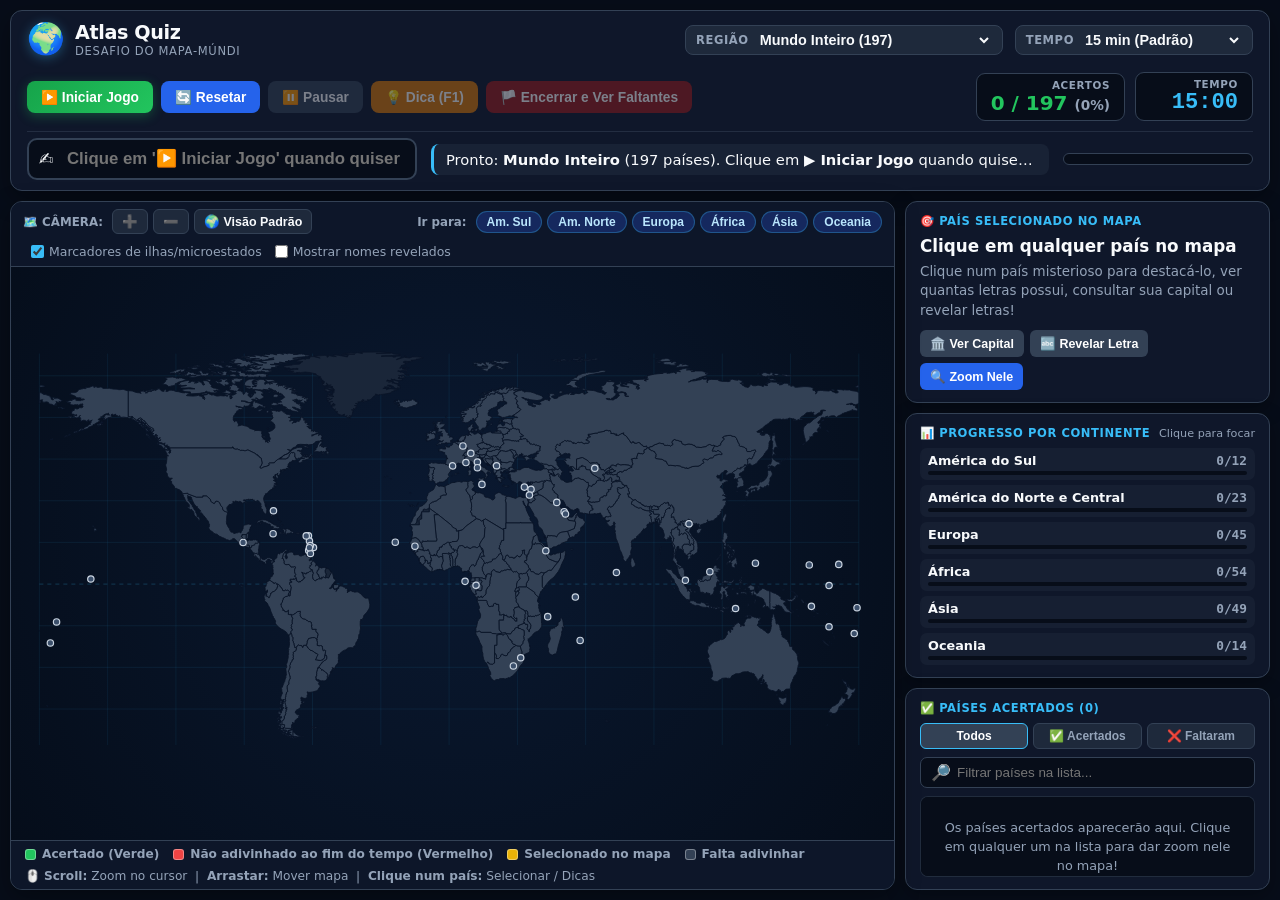
==== adivinhar-paises/index.html @ 7f7ddfd4 "voltando jogo dos paises para html, css e json" ====
<!DOCTYPE html>
<html lang="pt-BR">
<head>
  <meta charset="UTF-8" />
  <meta name="viewport" content="width=device-width, initial-scale=1.0" />
  <title>🌍 Atlas Quiz — Adivinhe os Países no Mapa-Múndi</title>
  <link rel="stylesheet" href="css/styles.css" />
</head>
<body>
  <div class="app-shell">
    <!-- BARRA SUPERIOR DE CONTROLE E PLACAR -->
    <header class="top-header">
      <div class="header-row controls-row">
        <div class="brand">
          <span class="brand-icon">🌍</span>
          <div>
            <h1>Atlas Quiz</h1>
            <span class="brand-subtitle">Desafio do Mapa-Múndi</span>
          </div>
        </div>

        <div class="config-group">
          <label for="select-modo">
            <span class="label-title">REGIÃO</span>
            <select id="select-modo">
              <option value="Mundo Inteiro">Mundo Inteiro (197)</option>
              <option value="América do Sul">América do Sul (12)</option>
              <option value="América do Norte e Central">América do Norte e Central (23)</option>
              <option value="Américas">Américas (35)</option>
              <option value="Europa">Europa (45)</option>
              <option value="África">África (54)</option>
              <option value="Ásia">Ásia (49)</option>
              <option value="Oceania">Oceania (14)</option>
            </select>
          </label>

          <label for="select-tempo">
            <span class="label-title">TEMPO</span>
            <select id="select-tempo">
              <option value="900">15 min (Padrão)</option>
              <option value="1200">20 min (Tranquilo)</option>
              <option value="600">10 min (Desafio)</option>
              <option value="300">5 min (Rápido)</option>
              <option value="180">3 min (Relâmpago)</option>
              <option value="60">1 min (Teste Rápido)</option>
              <option value="0">Sem Limite (Treino)</option>
            </select>
          </label>
        </div>

        <div class="action-buttons">
          <button id="btn-iniciar" class="btn btn-primary" title="Começar a partida e iniciar o cronômetro">
            ▶️ Iniciar Jogo
          </button>
          <button id="btn-resetar" class="btn btn-secondary" title="Zerar partida e voltar para preparação">
            🔄 Resetar
          </button>
          <button id="btn-pausar" class="btn btn-neutral" disabled title="Pausar ou retomar a partida">
            ⏸️ Pausar
          </button>
          <button id="btn-dica" class="btn btn-warning" disabled title="Destacar um país faltante e mostrar dica (Atalho: F1)">
            💡 Dica (F1)
          </button>
          <button id="btn-encerrar" class="btn btn-danger" disabled title="Encerrar agora e pintar os países não adivinhados de vermelho">
            🏳️ Encerrar e Ver Faltantes
          </button>
        </div>

        <div class="hud-stats">
          <div class="stat-box score-box" title="Países acertados / Total na região">
            <span class="stat-label">ACERTOS</span>
            <span id="lbl-placar" class="stat-value score-val">0 / 197 <small>(0%)</small></span>
          </div>
          <div class="stat-box timer-box" title="Tempo restante">
            <span class="stat-label">TEMPO</span>
            <span id="lbl-cronometro" class="stat-value timer-val">15:00</span>
          </div>
        </div>
      </div>

      <!-- LINHA DE DIGITAÇÃO E PROGRESSO -->
      <div class="header-row input-row">
        <div class="input-wrapper">
          <span class="input-icon">✍️</span>
          <input
            type="text"
            id="input-pais"
            placeholder="Clique em '▶️ Iniciar Jogo' para começar a digitar..."
            autocomplete="off"
            spellcheck="false"
            disabled
          />
          <!-- Barra visual do tempo de folga automático para prefixos (ex: Guiné, Níger, Sudão) -->
          <div id="prefix-grace-bar" class="prefix-grace-bar"></div>
        </div>

        <div id="lbl-feedback" class="feedback-banner info">
          Escolha a região e o tempo desejados e clique em <strong>▶️ Iniciar Jogo</strong> quando quiser começar!
        </div>

        <div class="overall-progress-wrap" title="Progresso geral da partida">
          <div class="overall-progress-track">
            <div id="barra-progresso-geral" class="overall-progress-fill" style="width: 0%"></div>
          </div>
        </div>
      </div>
    </header>

    <!-- ÁREA PRINCIPAL: MAPA + PAINEL LATERAL -->
    <main class="main-workspace">
      <!-- CONTAINER DO MAPA-MÚNDI -->
      <section class="map-section">
        <!-- Barra de ferramentas do mapa -->
        <div class="map-toolbar">
          <div class="zoom-controls">
            <span class="toolbar-label">🗺️ CÂMERA:</span>
            <button id="btn-zoom-in" class="btn-tool" title="Aproximar (Scroll para cima)">➕</button>
            <button id="btn-zoom-out" class="btn-tool" title="Afastar (Scroll para baixo)">➖</button>
            <button id="btn-zoom-reset" class="btn-tool" title="Enquadrar região atual">🌍 Visão Padrão</button>
          </div>

          <div class="continent-pills">
            <span class="toolbar-label">Ir para:</span>
            <button class="pill-btn" data-continent="América do Sul">Am. Sul</button>
            <button class="pill-btn" data-continent="América do Norte e Central">Am. Norte</button>
            <button class="pill-btn" data-continent="Europa">Europa</button>
            <button class="pill-btn" data-continent="África">África</button>
            <button class="pill-btn" data-continent="Ásia">Ásia</button>
            <button class="pill-btn" data-continent="Oceania">Oceania</button>
          </div>

          <div class="map-toggles">
            <label class="toggle-item" title="Exibir círculos clicáveis para microestados e ilhas pequenas">
              <input type="checkbox" id="chk-ilhas" checked />
              <span>Marcadores de ilhas/microestados</span>
            </label>
            <label class="toggle-item" title="Exibir nomes sobre os países já acertados ou revelados">
              <input type="checkbox" id="chk-nomes" />
              <span>Mostrar nomes revelados</span>
            </label>
          </div>
        </div>

        <!-- Viewport do SVG Vetorial -->
        <div id="map-viewport" class="map-viewport">
          <svg id="world-svg" class="world-svg" xmlns="http://www.w3.org/2000/svg">
            <g id="map-camera-group">
              <g id="layer-grid"></g>
              <g id="layer-neutral"></g>
              <g id="layer-countries"></g>
              <g id="layer-pins"></g>
              <g id="layer-labels"></g>
            </g>
          </svg>

          <!-- Tooltip flutuante do cursor -->
          <div id="map-tooltip" class="map-tooltip hidden"></div>

          <!-- Overlay de Jogo Pausado -->
          <div id="pause-overlay" class="map-overlay hidden">
            <div class="overlay-card">
              <div class="overlay-icon">⏸️</div>
              <h2>Jogo Pausado</h2>
              <p>O mapa está oculto enquanto o cronômetro está parado.</p>
              <button id="btn-retomar-overlay" class="btn btn-primary">▶️ Continuar Partida</button>
            </div>
          </div>
        </div>

        <!-- Rodapé com Legenda do Mapa -->
        <div class="map-footer">
          <div class="legend-items">
            <span class="legend-item">
              <i class="legend-dot green"></i> Acertado (Verde)
            </span>
            <span class="legend-item">
              <i class="legend-dot red"></i> Não adivinhado ao fim do tempo (Vermelho)
            </span>
            <span class="legend-item">
              <i class="legend-dot gold"></i> Selecionado no mapa
            </span>
            <span class="legend-item">
              <i class="legend-dot default"></i> Falta adivinhar
            </span>
          </div>
          <div class="map-hints-text">
            🖱️ <strong>Scroll:</strong> Zoom no cursor &nbsp;|&nbsp; <strong>Arrastar:</strong> Mover mapa &nbsp;|&nbsp; <strong>Clique num país:</strong> Selecionar / Dicas
          </div>
        </div>
      </section>

      <!-- PAINEL LATERAL DIREITO -->
      <aside class="sidebar">
        <!-- 1. Card de Inspeção / Dicas do País Selecionado -->
        <div class="side-card inspect-card">
          <div class="card-header">
            <span class="card-tag">🎯 PAÍS SELECIONADO NO MAPA</span>
          </div>
          <h3 id="inspect-title" class="inspect-title">Clique em qualquer país no mapa</h3>
          <div id="inspect-details" class="inspect-details">
            Clique num país misterioso para destacá-lo, ver quantas letras possui, consultar sua capital ou revelar letras!
          </div>
          <div class="inspect-actions">
            <button id="btn-dica-capital" class="btn btn-sm btn-neutral" title="Revelar a capital do país selecionado">
              🏛️ Ver Capital
            </button>
            <button id="btn-dica-letra" class="btn btn-sm btn-neutral" title="Revelar a próxima letra do nome do país">
              🔤 Revelar Letra
            </button>
            <button id="btn-zoom-selecionado" class="btn btn-sm btn-secondary" title="Centralizar e aproximar o país selecionado">
              🔍 Zoom Nele
            </button>
          </div>
        </div>

        <!-- 2. Card de Progresso por Continente -->
        <div class="side-card continents-card">
          <div class="card-header">
            <span class="card-tag">📊 PROGRESSO POR CONTINENTE</span>
            <small class="card-hint">Clique para focar</small>
          </div>
          <div id="continents-progress-list" class="continents-list"></div>
        </div>

        <!-- 3. Card de Lista Interativa de Países -->
        <div class="side-card countries-list-card">
          <div class="card-header">
            <span id="lbl-lista-titulo" class="card-tag">✅ PAÍSES ACERTADOS (0)</span>
          </div>

          <div class="list-filter-tabs">
            <button class="tab-btn active" data-filter="todos">Todos</button>
            <button class="tab-btn tab-green" data-filter="verdes">✅ Acertados</button>
            <button class="tab-btn tab-red" data-filter="vermelhos">❌ Faltaram</button>
          </div>

          <div class="list-search-box">
            <span>🔎</span>
            <input type="text" id="input-busca-lista" placeholder="Filtrar países na lista..." />
          </div>

          <ul id="ul-lista-paises" class="countries-ul">
            <li class="empty-list-msg">Os países acertados (e os que faltarem ao final do tempo) aparecerão aqui. Clique em qualquer um para localizá-lo no mapa!</li>
          </ul>
        </div>
      </aside>
    </main>
  </div>

  <!-- MODAL DE FIM DE JOGO -->
  <div id="endgame-modal" class="modal-backdrop hidden">
    <div class="modal-card">
      <div id="modal-icon" class="modal-icon">⏰</div>
      <h2 id="modal-title">Fim de Jogo!</h2>
      <p id="modal-subtitle" class="modal-subtitle"></p>

      <div class="modal-stats-grid">
        <div class="modal-stat green">
          <span class="m-stat-val" id="modal-acertos">0</span>
          <span class="m-stat-lbl">✅ Acertados (Verde)</span>
        </div>
        <div class="modal-stat red">
          <span class="m-stat-val" id="modal-faltaram">0</span>
          <span class="m-stat-lbl">❌ Não Adivinhados (Vermelho)</span>
        </div>
        <div class="modal-stat blue">
          <span class="m-stat-val" id="modal-precisao">0%</span>
          <span class="m-stat-lbl">📊 Aproveitamento</span>
        </div>
      </div>

      <p class="modal-tip">
        💡 Todos os países que faltaram estão destacados em <strong>VERMELHO</strong> no mapa e na lista lateral. Feche este aviso para explorar o mapa livremente!
      </p>

      <div class="modal-actions">
        <button id="btn-modal-explorar" class="btn btn-secondary">
          🗺️ Explorar Mapa (Verdes e Vermelhos)
        </button>
        <button id="btn-modal-jogar-novamente" class="btn btn-primary">
          🔄 Jogar Novamente
        </button>
      </div>
    </div>
  </div>

  <script src="js/dados-paises.js"></script>
  <script src="js/app.js"></script>
</body>
</html>
---- adivinhar-paises/css/styles.css ----
:root {
  --bg-app: #070d19;
  --bg-panel: #0f172a;
  --bg-card: #1e293b;
  --bg-ocean: #061224;
  --border-subtle: #334155;
  --border-focus: #38bdf8;

  --text-main: #f8fafc;
  --text-muted: #94a3b8;
  --accent-blue: #38bdf8;
  --accent-gold: #eab308;
  --accent-green: #22c55e;
  --accent-green-dark: #15803d;
  --accent-red: #ef4444;
  --accent-red-dark: #b91c1c;

  --country-default: #334155;
  --country-hover: #475569;
  --country-out: #131c2e;
  --country-neutral: #1a2639;
}

* {
  box-sizing: border-box;
  margin: 0;
  padding: 0;
}

html, body {
  width: 100%;
  height: 100%;
  overflow: hidden;
  background-color: var(--bg-app);
  color: var(--text-main);
  font-family: 'Segoe UI', system-ui, -apple-system, BlinkMacSystemFont, Roboto, sans-serif;
  user-select: none;
}

.app-shell {
  display: flex;
  flex-direction: column;
  width: 100vw;
  height: 100vh;
  padding: 10px;
  gap: 10px;
}

/* ==========================================================================
   HEADER SUPERIOR
   ========================================================================== */
.top-header {
  background: var(--bg-panel);
  border: 1px solid var(--border-subtle);
  border-radius: 12px;
  padding: 10px 16px;
  display: flex;
  flex-direction: column;
  gap: 10px;
  box-shadow: 0 8px 24px rgba(0, 0, 0, 0.35);
}

.header-row {
  display: flex;
  align-items: center;
  justify-content: space-between;
  gap: 14px;
  flex-wrap: wrap;
}

.brand {
  display: flex;
  align-items: center;
  gap: 10px;
}

.brand-icon {
  font-size: 1.9rem;
  line-height: 1;
  filter: drop-shadow(0 2px 6px rgba(56, 189, 248, 0.35));
}

.brand h1 {
  font-size: 1.2rem;
  font-weight: 800;
  letter-spacing: -0.02em;
  color: var(--text-main);
}

.brand-subtitle {
  display: block;
  font-size: 0.72rem;
  color: var(--text-muted);
  text-transform: uppercase;
  letter-spacing: 0.06em;
}

.config-group {
  display: flex;
  align-items: center;
  gap: 12px;
}

.config-group label {
  display: flex;
  align-items: center;
  gap: 7px;
  background: var(--bg-card);
  padding: 5px 10px;
  border-radius: 8px;
  border: 1px solid var(--border-subtle);
}

.label-title {
  font-size: 0.72rem;
  font-weight: 700;
  color: var(--text-muted);
  letter-spacing: 0.05em;
}

.config-group select {
  background: transparent;
  color: var(--text-main);
  border: none;
  font-size: 0.9rem;
  font-weight: 600;
  outline: none;
  cursor: pointer;
}

.config-group select option {
  background: var(--bg-panel);
  color: var(--text-main);
}

.action-buttons {
  display: flex;
  align-items: center;
  gap: 8px;
  flex-wrap: wrap;
}

.btn {
  border: none;
  border-radius: 8px;
  padding: 8px 14px;
  font-size: 0.86rem;
  font-weight: 700;
  color: #ffffff;
  cursor: pointer;
  transition: transform 0.12s ease, background-color 0.15s ease, opacity 0.15s ease, box-shadow 0.15s ease;
  display: inline-flex;
  align-items: center;
  gap: 6px;
}

.btn:hover:not(:disabled) {
  transform: translateY(-1px);
}

.btn:active:not(:disabled) {
  transform: translateY(0);
}

.btn:disabled {
  opacity: 0.45;
  cursor: not-allowed;
}

.btn-sm {
  padding: 6px 10px;
  font-size: 0.78rem;
  border-radius: 6px;
}

.btn-primary {
  background: linear-gradient(135deg, #16a34a, #22c55e);
  box-shadow: 0 3px 12px rgba(34, 197, 94, 0.3);
}
.btn-primary:hover:not(:disabled) {
  background: linear-gradient(135deg, #15803d, #16a34a);
}

.btn-secondary {
  background: #2563eb;
}
.btn-secondary:hover:not(:disabled) {
  background: #3b82f6;
}

.btn-neutral {
  background: #334155;
}
.btn-neutral:hover:not(:disabled) {
  background: #475569;
}

.btn-warning {
  background: #d97706;
}
.btn-warning:hover:not(:disabled) {
  background: #f59e0b;
}

.btn-danger {
  background: #991b1b;
}
.btn-danger:hover:not(:disabled) {
  background: #dc2626;
}

.hud-stats {
  display: flex;
  align-items: center;
  gap: 10px;
}

.stat-box {
  background: #070d19;
  border: 1px solid var(--border-subtle);
  border-radius: 9px;
  padding: 5px 14px;
  display: flex;
  flex-direction: column;
  align-items: flex-end;
  min-width: 118px;
}

.stat-label {
  font-size: 0.65rem;
  font-weight: 700;
  color: var(--text-muted);
  letter-spacing: 0.06em;
}

.stat-value {
  font-size: 1.25rem;
  font-weight: 800;
  font-variant-numeric: tabular-nums;
}

.score-val {
  color: var(--accent-green);
}

.score-val small {
  font-size: 0.85rem;
  color: var(--text-muted);
  font-weight: 600;
}

.timer-val {
  font-family: 'Consolas', 'Courier New', monospace;
  color: var(--accent-blue);
  font-size: 1.38rem;
}

.timer-val.warning {
  color: var(--accent-gold);
}

.timer-val.danger {
  color: var(--accent-red);
  animation: pulse-danger 0.9s infinite alternate;
}

@keyframes pulse-danger {
  from { opacity: 1; }
  to { opacity: 0.55; }
}

/* ==========================================================================
   LINHA DE INPUT INTELIGENTE E FEEDBACK
   ========================================================================== */
.input-row {
  padding-top: 6px;
  border-top: 1px solid rgba(51, 65, 85, 0.55);
}

.input-wrapper {
  position: relative;
  display: flex;
  align-items: center;
  width: 390px;
  max-width: 100%;
}

.input-icon {
  position: absolute;
  left: 12px;
  font-size: 1.1rem;
  pointer-events: none;
}

#input-pais {
  width: 100%;
  background: #070d19;
  color: #ffffff;
  border: 2px solid var(--border-focus);
  border-radius: 10px;
  padding: 9px 14px 9px 38px;
  font-size: 1.05rem;
  font-weight: 700;
  outline: none;
  transition: border-color 0.18s ease, box-shadow 0.18s ease;
}

#input-pais:focus {
  border-color: var(--accent-green);
  box-shadow: 0 0 0 3px rgba(34, 197, 94, 0.2);
}

#input-pais:disabled {
  border-color: var(--border-subtle);
  color: var(--text-muted);
  cursor: not-allowed;
}

#input-pais.flash-success {
  border-color: #4ade80 !important;
  box-shadow: 0 0 14px rgba(34, 197, 94, 0.55) !important;
}

#input-pais.flash-error {
  border-color: var(--accent-red) !important;
  box-shadow: 0 0 14px rgba(239, 68, 68, 0.55) !important;
}

.prefix-grace-bar {
  position: absolute;
  bottom: 0;
  left: 4px;
  right: 4px;
  height: 3px;
  background: var(--accent-gold);
  border-radius: 2px;
  transform-origin: left center;
  transform: scaleX(0);
}

.prefix-grace-bar.animating {
  transition: transform 850ms linear;
  transform: scaleX(1);
}

.feedback-banner {
  flex: 1;
  font-size: 0.92rem;
  padding: 7px 12px;
  border-radius: 8px;
  background: rgba(30, 41, 59, 0.65);
  border-left: 3px solid var(--accent-blue);
  color: var(--text-main);
  white-space: nowrap;
  overflow: hidden;
  text-overflow: ellipsis;
}

.feedback-banner.success {
  border-left-color: var(--accent-green);
  color: #bbf7d0;
  background: rgba(20, 83, 45, 0.35);
}

.feedback-banner.warning {
  border-left-color: var(--accent-gold);
  color: #fef08a;
  background: rgba(113, 63, 18, 0.35);
}

.feedback-banner.danger {
  border-left-color: var(--accent-red);
  color: #fecaca;
  background: rgba(127, 29, 29, 0.35);
}

.overall-progress-wrap {
  width: 190px;
}

.overall-progress-track {
  width: 100%;
  height: 12px;
  background: #070d19;
  border: 1px solid var(--border-subtle);
  border-radius: 99px;
  overflow: hidden;
}

.overall-progress-fill {
  height: 100%;
  background: linear-gradient(90deg, #16a34a, #4ade80);
  border-radius: 99px;
  transition: width 0.3s cubic-bezier(0.22, 1, 0.36, 1);
}

/* ==========================================================================
   ÁREA CENTRAL: MAPA E SIDEBAR
   ========================================================================== */
.main-workspace {
  flex: 1;
  display: flex;
  gap: 10px;
  min-height: 0;
}

.map-section {
  flex: 1;
  display: flex;
  flex-direction: column;
  background: var(--bg-ocean);
  border: 1px solid var(--border-subtle);
  border-radius: 12px;
  overflow: hidden;
  position: relative;
  box-shadow: 0 8px 24px rgba(0, 0, 0, 0.35);
}

.map-toolbar {
  background: rgba(15, 23, 42, 0.92);
  border-bottom: 1px solid var(--border-subtle);
  padding: 7px 12px;
  display: flex;
  align-items: center;
  justify-content: space-between;
  gap: 10px;
  flex-wrap: wrap;
  z-index: 5;
}

.toolbar-label {
  font-size: 0.74rem;
  font-weight: 700;
  color: var(--text-muted);
  margin-right: 4px;
}

.zoom-controls, .continent-pills, .map-toggles {
  display: flex;
  align-items: center;
  gap: 5px;
}

.btn-tool {
  background: var(--bg-card);
  color: var(--text-main);
  border: 1px solid var(--border-subtle);
  border-radius: 6px;
  padding: 4px 9px;
  font-size: 0.78rem;
  font-weight: 600;
  cursor: pointer;
  transition: background 0.15s ease;
}

.btn-tool:hover {
  background: #334155;
}

.pill-btn {
  background: rgba(30, 58, 138, 0.55);
  color: #bae6fd;
  border: 1px solid rgba(56, 189, 248, 0.3);
  border-radius: 99px;
  padding: 3px 10px;
  font-size: 0.75rem;
  font-weight: 700;
  cursor: pointer;
  transition: all 0.15s ease;
}

.pill-btn:hover {
  background: #2563eb;
  color: #ffffff;
}

.toggle-item {
  display: inline-flex;
  align-items: center;
  gap: 5px;
  font-size: 0.78rem;
  color: var(--text-muted);
  cursor: pointer;
  margin-left: 8px;
}

.toggle-item input {
  accent-color: var(--accent-blue);
  cursor: pointer;
}

/* ==========================================================================
   VIEWPORT DO MAPA SVG VETORIAL
   ========================================================================== */
.map-viewport {
  flex: 1;
  position: relative;
  overflow: hidden;
  cursor: grab;
  background: radial-gradient(circle at 50% 45%, #0a1931 0%, #050d1a 100%);
}

.map-viewport.dragging {
  cursor: grabbing;
}

.world-svg {
  width: 100%;
  height: 100%;
  display: block;
}

.grid-line {
  stroke: rgba(56, 189, 248, 0.08);
  stroke-width: 1px;
  vector-effect: non-scaling-stroke;
  fill: none;
}

.grid-equator {
  stroke: rgba(56, 189, 248, 0.18);
  stroke-width: 1.2px;
  stroke-dasharray: 4 4;
  vector-effect: non-scaling-stroke;
  fill: none;
}

.neutral-path {
  fill: var(--country-neutral);
  stroke: #091326;
  stroke-width: 0.7px;
  vector-effect: non-scaling-stroke;
  transition: fill 0.15s ease;
}

.neutral-path:hover {
  fill: #24344d;
}

.country-path {
  fill: var(--country-default);
  stroke: #091326;
  stroke-width: 0.85px;
  stroke-linejoin: round;
  vector-effect: non-scaling-stroke;
  cursor: pointer;
  transition: fill 0.16s ease;
}

.country-path:hover,
.country-path.hovered {
  fill: var(--country-hover);
  stroke: #94a3b8;
  stroke-width: 1.25px;
}

.country-path.out-of-scope {
  fill: var(--country-out);
  stroke: #081020;
  cursor: default;
}

.country-path.selected {
  fill: var(--accent-gold) !important;
  stroke: #fef08a !important;
  stroke-width: 1.8px !important;
}

/* PAÍS ACERTADO -> VERDE */
.country-path.guessed {
  fill: var(--accent-green) !important;
  stroke: #052e16 !important;
  stroke-width: 1px;
}

.country-path.guessed:hover,
.country-path.guessed.hovered {
  fill: #4ade80 !important;
  stroke: #bbf7d0 !important;
  stroke-width: 1.5px;
}

.country-path.just-guessed {
  fill: #bbf7d0 !important;
  stroke: #ffffff !important;
  stroke-width: 2.2px !important;
}

/* PAÍS NÃO ADIVINHADO AO FIM DO TEMPO -> VERMELHO */
.country-path.missed {
  fill: var(--accent-red) !important;
  stroke: #450a0a !important;
  stroke-width: 1px;
}

.country-path.missed:hover,
.country-path.missed.hovered {
  fill: #f87171 !important;
  stroke: #fecaca !important;
  stroke-width: 1.5px;
}

/* MARCADORES DE MICROESTADOS E ILHAS */
.island-pin {
  fill: #3b4f6b;
  stroke: #cbd5e1;
  stroke-width: 1.2px;
  vector-effect: non-scaling-stroke;
  cursor: pointer;
  transition: fill 0.15s ease;
}

.island-pin:hover,
.island-pin.hovered {
  fill: var(--accent-blue);
  stroke: #ffffff;
  stroke-width: 1.8px;
}

.island-pin.selected {
  fill: var(--accent-gold) !important;
  stroke: #ffffff !important;
  stroke-width: 2px !important;
}

.island-pin.guessed {
  fill: var(--accent-green) !important;
  stroke: #052e16 !important;
}

.island-pin.missed {
  fill: var(--accent-red) !important;
  stroke: #450a0a !important;
}

.island-pin.hidden-pin {
  display: none;
}

/* RÓTULOS DE TEXTO NO MAPA */
.map-country-label {
  fill: #ffffff;
  font-size: 9px;
  font-weight: 700;
  text-anchor: middle;
  dominant-baseline: central;
  pointer-events: none;
  paint-order: stroke;
  stroke: #070d19;
  stroke-width: 2.4px;
  stroke-linecap: round;
  stroke-linejoin: round;
  display: none;
}

.map-country-label.visible {
  display: block;
}

.map-country-label.label-missed {
  fill: #fecaca;
}

.map-country-label.label-guessed {
  fill: #bbf7d0;
}

/* TOOLTIP FLUTUANTE DO MAPA */
.map-tooltip {
  position: absolute;
  pointer-events: none;
  background: rgba(15, 23, 42, 0.95);
  border: 1.5px solid var(--accent-blue);
  border-radius: 8px;
  padding: 6px 11px;
  font-size: 0.82rem;
  font-weight: 600;
  color: var(--text-main);
  box-shadow: 0 6px 18px rgba(0, 0, 0, 0.45);
  z-index: 20;
  white-space: nowrap;
  backdrop-filter: blur(4px);
}

.map-tooltip.hidden {
  display: none;
}

/* OVERLAY DE PAUSA */
.map-overlay {
  position: absolute;
  inset: 0;
  background: rgba(6, 18, 36, 0.94);
  backdrop-filter: blur(8px);
  display: flex;
  align-items: center;
  justify-content: center;
  z-index: 30;
}

.map-overlay.hidden {
  display: none;
}

.overlay-card {
  background: var(--bg-panel);
  border: 1px solid var(--border-subtle);
  border-radius: 16px;
  padding: 28px 36px;
  text-align: center;
  max-width: 400px;
  box-shadow: 0 16px 40px rgba(0, 0, 0, 0.5);
}

.overlay-icon {
  font-size: 2.8rem;
  margin-bottom: 10px;
}

.overlay-card h2 {
  margin-bottom: 8px;
  font-size: 1.4rem;
}

.overlay-card p {
  color: var(--text-muted);
  font-size: 0.9rem;
  margin-bottom: 18px;
}

/* RODAPÉ DO MAPA */
.map-footer {
  background: rgba(15, 23, 42, 0.92);
  border-top: 1px solid var(--border-subtle);
  padding: 6px 14px;
  display: flex;
  align-items: center;
  justify-content: space-between;
  font-size: 0.76rem;
  color: var(--text-muted);
  flex-wrap: wrap;
  gap: 8px;
}

.legend-items {
  display: flex;
  align-items: center;
  gap: 14px;
  flex-wrap: wrap;
}

.legend-item {
  display: inline-flex;
  align-items: center;
  gap: 6px;
  font-weight: 600;
}

.legend-dot {
  width: 11px;
  height: 11px;
  border-radius: 3px;
  display: inline-block;
  border: 1px solid rgba(255, 255, 255, 0.35);
}

.legend-dot.green { background: var(--accent-green); }
.legend-dot.red { background: var(--accent-red); }
.legend-dot.gold { background: var(--accent-gold); }
.legend-dot.default { background: var(--country-default); }

/* ==========================================================================
   SIDEBAR DIREITA
   ========================================================================== */
.sidebar {
  width: 365px;
  min-width: 320px;
  display: flex;
  flex-direction: column;
  gap: 10px;
  min-height: 0;
}

.side-card {
  background: var(--bg-panel);
  border: 1px solid var(--border-subtle);
  border-radius: 12px;
  padding: 12px 14px;
  box-shadow: 0 6px 20px rgba(0, 0, 0, 0.3);
}

.card-header {
  display: flex;
  align-items: center;
  justify-content: space-between;
  margin-bottom: 8px;
}

.card-tag {
  font-size: 0.72rem;
  font-weight: 800;
  letter-spacing: 0.05em;
  color: var(--accent-blue);
}

.card-hint {
  font-size: 0.7rem;
  color: var(--text-muted);
}

.inspect-title {
  font-size: 1.05rem;
  font-weight: 800;
  margin-bottom: 6px;
  color: var(--text-main);
}

.inspect-details {
  font-size: 0.84rem;
  color: var(--text-muted);
  line-height: 1.45;
  margin-bottom: 10px;
  min-height: 54px;
  white-space: pre-line;
}

.inspect-actions {
  display: flex;
  gap: 6px;
  flex-wrap: wrap;
}

/* PROGRESSO POR CONTINENTE */
.continents-list {
  display: flex;
  flex-direction: column;
  gap: 5px;
}

.continent-row {
  display: flex;
  flex-direction: column;
  gap: 3px;
  padding: 5px 8px;
  border-radius: 7px;
  background: rgba(30, 41, 59, 0.5);
  cursor: pointer;
  transition: background 0.15s ease;
}

.continent-row:hover {
  background: rgba(51, 65, 85, 0.75);
}

.continent-row-top {
  display: flex;
  justify-content: space-between;
  font-size: 0.8rem;
  font-weight: 600;
}

.continent-count {
  font-family: 'Consolas', monospace;
  font-weight: 700;
  color: var(--text-muted);
}

.continent-count.done {
  color: var(--accent-green);
}

.continent-mini-bar {
  width: 100%;
  height: 4px;
  background: #070d19;
  border-radius: 99px;
  overflow: hidden;
}

.continent-mini-fill {
  height: 100%;
  background: var(--accent-green);
  width: 0%;
  transition: width 0.25s ease;
}

/* LISTA DE PAÍSES */
.countries-list-card {
  flex: 1;
  display: flex;
  flex-direction: column;
  min-height: 0;
}

.list-filter-tabs {
  display: flex;
  gap: 5px;
  margin-bottom: 8px;
}

.tab-btn {
  flex: 1;
  background: var(--bg-card);
  color: var(--text-muted);
  border: 1px solid var(--border-subtle);
  border-radius: 6px;
  padding: 5px 6px;
  font-size: 0.75rem;
  font-weight: 700;
  cursor: pointer;
  transition: all 0.15s ease;
}

.tab-btn.active {
  background: #334155;
  color: #ffffff;
  border-color: var(--accent-blue);
}

.tab-btn.tab-green.active {
  background: rgba(22, 163, 74, 0.25);
  border-color: var(--accent-green);
  color: #86efac;
}

.tab-btn.tab-red.active {
  background: rgba(220, 38, 38, 0.25);
  border-color: var(--accent-red);
  color: #fca5a5;
}

.list-search-box {
  display: flex;
  align-items: center;
  gap: 6px;
  background: #070d19;
  border: 1px solid var(--border-subtle);
  border-radius: 7px;
  padding: 5px 10px;
  margin-bottom: 8px;
}

.list-search-box input {
  flex: 1;
  background: transparent;
  border: none;
  color: var(--text-main);
  font-size: 0.84rem;
  outline: none;
}

.countries-ul {
  flex: 1;
  list-style: none;
  overflow-y: auto;
  background: #070d19;
  border: 1px solid rgba(51, 65, 85, 0.6);
  border-radius: 8px;
  padding: 4px;
}

.countries-ul::-webkit-scrollbar {
  width: 6px;
}
.countries-ul::-webkit-scrollbar-thumb {
  background: #334155;
  border-radius: 99px;
}

.country-li {
  display: flex;
  align-items: center;
  justify-content: space-between;
  padding: 6px 10px;
  border-radius: 6px;
  font-size: 0.84rem;
  font-weight: 600;
  cursor: pointer;
  transition: background 0.12s ease;
}

.country-li:hover {
  background: rgba(51, 65, 85, 0.55);
}

.country-li.li-guessed {
  color: #86efac;
}

.country-li.li-missed {
  color: #fca5a5;
}

.country-li small {
  color: var(--text-muted);
  font-size: 0.72rem;
  font-weight: 500;
}

.empty-list-msg {
  padding: 18px 12px;
  text-align: center;
  font-size: 0.8rem;
  color: var(--text-muted);
  line-height: 1.45;
}

/* ==========================================================================
   MODAL DE FIM DE JOGO
   ========================================================================== */
.modal-backdrop {
  position: fixed;
  inset: 0;
  background: rgba(5, 10, 20, 0.8);
  backdrop-filter: blur(6px);
  display: flex;
  align-items: center;
  justify-content: center;
  z-index: 100;
}

.modal-backdrop.hidden {
  display: none;
}

.modal-card {
  background: var(--bg-panel);
  border: 1px solid var(--border-subtle);
  border-radius: 16px;
  padding: 28px 32px;
  width: 480px;
  max-width: 92vw;
  text-align: center;
  box-shadow: 0 24px 48px rgba(0, 0, 0, 0.65);
}

.modal-icon {
  font-size: 3rem;
  margin-bottom: 6px;
}

.modal-card h2 {
  font-size: 1.5rem;
  margin-bottom: 6px;
}

.modal-subtitle {
  color: var(--text-muted);
  font-size: 0.92rem;
  margin-bottom: 18px;
}

.modal-stats-grid {
  display: grid;
  grid-template-columns: repeat(3, 1fr);
  gap: 10px;
  margin-bottom: 18px;
}

.modal-stat {
  background: var(--bg-card);
  border-radius: 10px;
  padding: 12px 8px;
  border: 1px solid var(--border-subtle);
}

.modal-stat.green .m-stat-val { color: var(--accent-green); }
.modal-stat.red .m-stat-val { color: var(--accent-red); }
.modal-stat.blue .m-stat-val { color: var(--accent-blue); }

.m-stat-val {
  display: block;
  font-size: 1.5rem;
  font-weight: 800;
}

.m-stat-lbl {
  font-size: 0.72rem;
  color: var(--text-muted);
  font-weight: 600;
}

.modal-tip {
  font-size: 0.84rem;
  color: var(--text-muted);
  line-height: 1.45;
  margin-bottom: 20px;
  background: rgba(30, 41, 59, 0.55);
  padding: 10px 14px;
  border-radius: 8px;
}

.modal-actions {
  display: flex;
  justify-content: center;
  gap: 10px;
  flex-wrap: wrap;
}
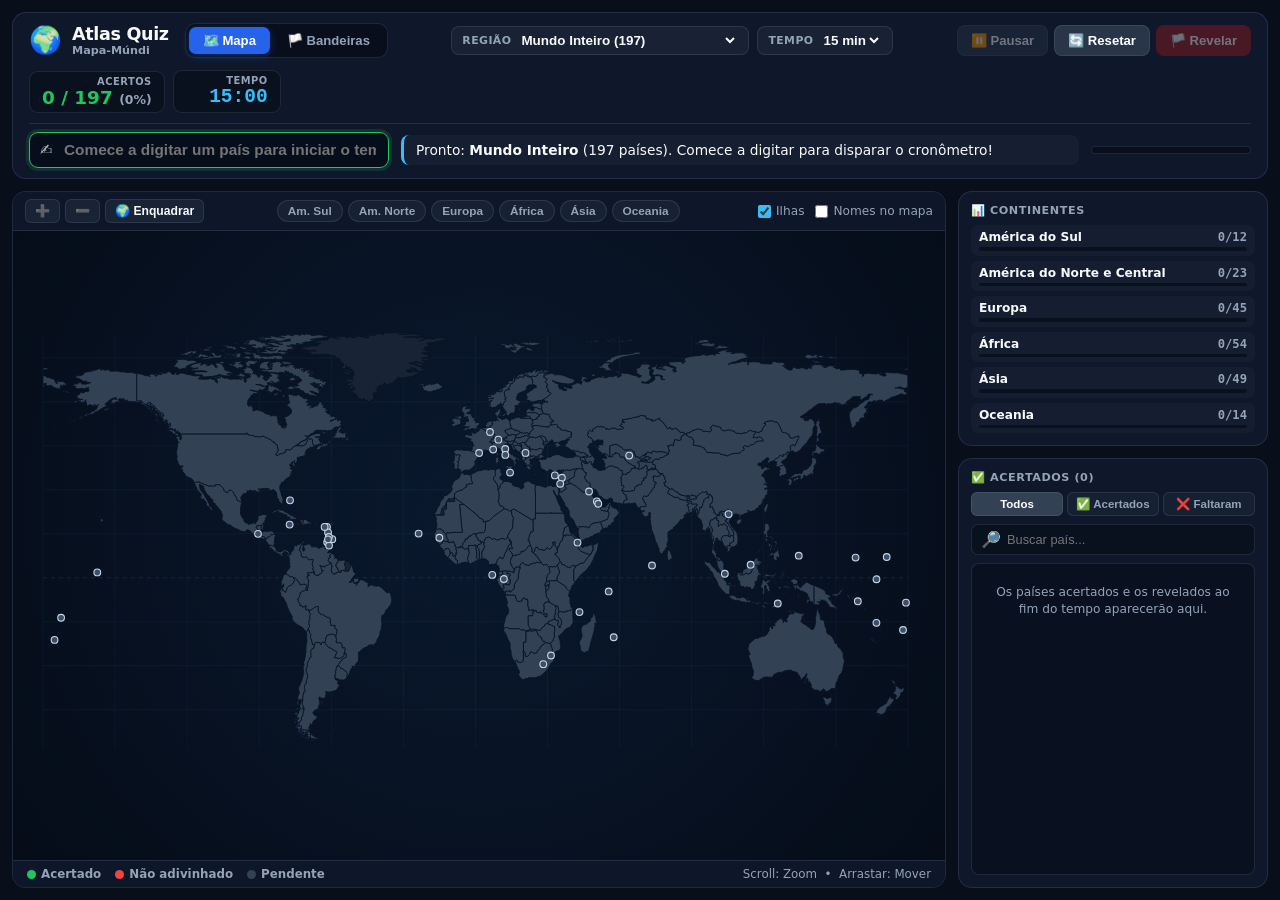
==== commit 0badace2: "adição do jogo das bandeiras" ====
--- a/adivinhar-paises/index.html
+++ b/adivinhar-paises/index.html
@@ -3,19 +3,42 @@
 <head>
   <meta charset="UTF-8" />
   <meta name="viewport" content="width=device-width, initial-scale=1.0" />
-  <title>🌍 Atlas Quiz — Adivinhe os Países no Mapa-Múndi</title>
+  <title>🌍 Atlas Quiz — Países e Bandeiras</title>
   <link rel="stylesheet" href="css/styles.css" />
 </head>
 <body>
   <div class="app-shell">
-    <!-- BARRA SUPERIOR DE CONTROLE E PLACAR -->
+    <!-- BARRA SUPERIOR CLEAN -->
     <header class="top-header">
       <div class="header-row controls-row">
-        <div class="brand">
-          <span class="brand-icon">🌍</span>
-          <div>
-            <h1>Atlas Quiz</h1>
-            <span class="brand-subtitle">Desafio do Mapa-Múndi</span>
+        <div class="brand-and-tabs">
+          <div class="brand">
+            <span id="brand-icon" class="brand-icon">🌍</span>
+            <div>
+              <h1>Atlas Quiz</h1>
+              <span id="brand-subtitle" class="brand-subtitle">Mapa-Múndi</span>
+            </div>
+          </div>
+
+          <div class="game-mode-tabs" role="tablist" aria-label="Modo de jogo">
+            <button
+              id="tab-jogo-mapa"
+              class="game-mode-tab active"
+              data-game-tab="mapa"
+              role="tab"
+              aria-selected="true"
+            >
+              🗺️ Mapa
+            </button>
+            <button
+              id="tab-jogo-bandeiras"
+              class="game-mode-tab"
+              data-game-tab="bandeiras"
+              role="tab"
+              aria-selected="false"
+            >
+              🏳️ Bandeiras
+            </button>
           </div>
         </div>
 
@@ -37,41 +60,35 @@
           <label for="select-tempo">
             <span class="label-title">TEMPO</span>
             <select id="select-tempo">
-              <option value="900">15 min (Padrão)</option>
-              <option value="1200">20 min (Tranquilo)</option>
-              <option value="600">10 min (Desafio)</option>
-              <option value="300">5 min (Rápido)</option>
-              <option value="180">3 min (Relâmpago)</option>
-              <option value="60">1 min (Teste Rápido)</option>
-              <option value="0">Sem Limite (Treino)</option>
+              <option value="900">15 min</option>
+              <option value="1200">20 min</option>
+              <option value="600">10 min</option>
+              <option value="300">5 min</option>
+              <option value="180">3 min</option>
+              <option value="60">1 min</option>
+              <option value="0">Livre</option>
             </select>
           </label>
         </div>
 
         <div class="action-buttons">
-          <button id="btn-iniciar" class="btn btn-primary" title="Começar a partida e iniciar o cronômetro">
-            ▶️ Iniciar Jogo
+          <button id="btn-pausar" class="btn btn-neutral" disabled>
+            ⏸️ Pausar
           </button>
-          <button id="btn-resetar" class="btn btn-secondary" title="Zerar partida e voltar para preparação">
+          <button id="btn-resetar" class="btn btn-neutral" title="Reiniciar partida">
             🔄 Resetar
           </button>
-          <button id="btn-pausar" class="btn btn-neutral" disabled title="Pausar ou retomar a partida">
-            ⏸️ Pausar
+          <button id="btn-encerrar" class="btn btn-danger" disabled title="Encerrar e revelar países faltantes">
+            🏳️ Revelar
           </button>
-          <button id="btn-dica" class="btn btn-warning" disabled title="Destacar um país faltante e mostrar dica (Atalho: F1)">
-            💡 Dica (F1)
-          </button>
-          <button id="btn-encerrar" class="btn btn-danger" disabled title="Encerrar agora e pintar os países não adivinhados de vermelho">
-            🏳️ Encerrar e Ver Faltantes
-          </button>
         </div>
 
         <div class="hud-stats">
-          <div class="stat-box score-box" title="Países acertados / Total na região">
+          <div class="stat-box score-box">
             <span class="stat-label">ACERTOS</span>
             <span id="lbl-placar" class="stat-value score-val">0 / 197 <small>(0%)</small></span>
           </div>
-          <div class="stat-box timer-box" title="Tempo restante">
+          <div class="stat-box timer-box">
             <span class="stat-label">TEMPO</span>
             <span id="lbl-cronometro" class="stat-value timer-val">15:00</span>
           </div>
@@ -85,20 +102,18 @@
           <input
             type="text"
             id="input-pais"
-            placeholder="Clique em '▶️ Iniciar Jogo' para começar a digitar..."
+            placeholder="Comece a digitar um país para iniciar o tempo..."
             autocomplete="off"
             spellcheck="false"
-            disabled
           />
-          <!-- Barra visual do tempo de folga automático para prefixos (ex: Guiné, Níger, Sudão) -->
           <div id="prefix-grace-bar" class="prefix-grace-bar"></div>
         </div>
 
         <div id="lbl-feedback" class="feedback-banner info">
-          Escolha a região e o tempo desejados e clique em <strong>▶️ Iniciar Jogo</strong> quando quiser começar!
-        </div>
-
-        <div class="overall-progress-wrap" title="Progresso geral da partida">
+          Comece a digitar o primeiro país para disparar o cronômetro!
+        </div>
+
+        <div class="overall-progress-wrap" title="Progresso geral">
           <div class="overall-progress-track">
             <div id="barra-progresso-geral" class="overall-progress-fill" style="width: 0%"></div>
           </div>
@@ -106,21 +121,18 @@
       </div>
     </header>
 
-    <!-- ÁREA PRINCIPAL: MAPA + PAINEL LATERAL -->
+    <!-- ÁREA PRINCIPAL -->
     <main class="main-workspace">
-      <!-- CONTAINER DO MAPA-MÚNDI -->
-      <section class="map-section">
-        <!-- Barra de ferramentas do mapa -->
+      <!-- ABA 1: MAPA-MÚNDI -->
+      <section id="map-section" class="map-section">
         <div class="map-toolbar">
           <div class="zoom-controls">
-            <span class="toolbar-label">🗺️ CÂMERA:</span>
-            <button id="btn-zoom-in" class="btn-tool" title="Aproximar (Scroll para cima)">➕</button>
-            <button id="btn-zoom-out" class="btn-tool" title="Afastar (Scroll para baixo)">➖</button>
-            <button id="btn-zoom-reset" class="btn-tool" title="Enquadrar região atual">🌍 Visão Padrão</button>
+            <button id="btn-zoom-in" class="btn-tool" title="Aproximar">➕</button>
+            <button id="btn-zoom-out" class="btn-tool" title="Afastar">➖</button>
+            <button id="btn-zoom-reset" class="btn-tool" title="Enquadrar região">🌍 Enquadrar</button>
           </div>
 
           <div class="continent-pills">
-            <span class="toolbar-label">Ir para:</span>
             <button class="pill-btn" data-continent="América do Sul">Am. Sul</button>
             <button class="pill-btn" data-continent="América do Norte e Central">Am. Norte</button>
             <button class="pill-btn" data-continent="Europa">Europa</button>
@@ -130,18 +142,17 @@
           </div>
 
           <div class="map-toggles">
-            <label class="toggle-item" title="Exibir círculos clicáveis para microestados e ilhas pequenas">
+            <label class="toggle-item">
               <input type="checkbox" id="chk-ilhas" checked />
-              <span>Marcadores de ilhas/microestados</span>
+              <span>Ilhas</span>
             </label>
-            <label class="toggle-item" title="Exibir nomes sobre os países já acertados ou revelados">
+            <label class="toggle-item">
               <input type="checkbox" id="chk-nomes" />
-              <span>Mostrar nomes revelados</span>
+              <span>Nomes no mapa</span>
             </label>
           </div>
         </div>
 
-        <!-- Viewport do SVG Vetorial -->
         <div id="map-viewport" class="map-viewport">
           <svg id="world-svg" class="world-svg" xmlns="http://www.w3.org/2000/svg">
             <g id="map-camera-group">
@@ -153,79 +164,132 @@
             </g>
           </svg>
 
-          <!-- Tooltip flutuante do cursor -->
           <div id="map-tooltip" class="map-tooltip hidden"></div>
 
-          <!-- Overlay de Jogo Pausado -->
           <div id="pause-overlay" class="map-overlay hidden">
             <div class="overlay-card">
               <div class="overlay-icon">⏸️</div>
               <h2>Jogo Pausado</h2>
               <p>O mapa está oculto enquanto o cronômetro está parado.</p>
-              <button id="btn-retomar-overlay" class="btn btn-primary">▶️ Continuar Partida</button>
+              <button id="btn-retomar-overlay" class="btn btn-primary">▶️ Continuar</button>
             </div>
           </div>
         </div>
 
-        <!-- Rodapé com Legenda do Mapa -->
         <div class="map-footer">
           <div class="legend-items">
-            <span class="legend-item">
-              <i class="legend-dot green"></i> Acertado (Verde)
-            </span>
-            <span class="legend-item">
-              <i class="legend-dot red"></i> Não adivinhado ao fim do tempo (Vermelho)
-            </span>
-            <span class="legend-item">
-              <i class="legend-dot gold"></i> Selecionado no mapa
-            </span>
-            <span class="legend-item">
-              <i class="legend-dot default"></i> Falta adivinhar
-            </span>
+            <span class="legend-item"><i class="legend-dot green"></i> Acertado</span>
+            <span class="legend-item"><i class="legend-dot red"></i> Não adivinhado</span>
+            <span class="legend-item"><i class="legend-dot default"></i> Pendente</span>
           </div>
           <div class="map-hints-text">
-            🖱️ <strong>Scroll:</strong> Zoom no cursor &nbsp;|&nbsp; <strong>Arrastar:</strong> Mover mapa &nbsp;|&nbsp; <strong>Clique num país:</strong> Selecionar / Dicas
+            Scroll: Zoom &nbsp;•&nbsp; Arrastar: Mover
           </div>
         </div>
       </section>
 
-      <!-- PAINEL LATERAL DIREITO -->
+      <!-- ABA 2: JOGO DE ADIVINHAR BANDEIRAS -->
+      <section id="flags-section" class="flags-section hidden">
+        <div class="flags-toolbar">
+          <div class="flag-continent-pills">
+            <button class="flag-pill-btn active" data-flag-continent="Todos">Todas</button>
+            <button class="flag-pill-btn" data-flag-continent="América do Sul">Am. Sul</button>
+            <button class="flag-pill-btn" data-flag-continent="América do Norte e Central">Am. Norte</button>
+            <button class="flag-pill-btn" data-flag-continent="Europa">Europa</button>
+            <button class="flag-pill-btn" data-flag-continent="África">África</button>
+            <button class="flag-pill-btn" data-flag-continent="Ásia">Ásia</button>
+            <button class="flag-pill-btn" data-flag-continent="Oceania">Oceania</button>
+          </div>
+
+          <div class="flags-mode-controls">
+            <button id="btn-embaralhar-bandeiras" class="btn-tool" title="Embaralhar ordem das bandeiras">
+              🔀 Embaralhar
+            </button>
+            <button id="btn-agrupar-bandeiras" class="btn-tool active" title="Agrupar por continente">
+              🌍 Continentes
+            </button>
+            <label class="flag-select-label">
+              <select id="select-modo-bandeira">
+                <option value="destaque">🎯 Bandeira Selecionada</option>
+                <option value="livre">⚡ Digitação Livre</option>
+              </select>
+            </label>
+            <label class="flag-select-label">
+              <select id="select-filtro-bandeiras">
+                <option value="todas">Exibir: Todas</option>
+                <option value="faltantes">Exibir: Pendentes</option>
+                <option value="acertadas">Exibir: Acertadas</option>
+                <option value="perdidas">Exibir: Não Adivinhadas</option>
+              </select>
+            </label>
+          </div>
+        </div>
+
+        <!-- Destaque da Bandeira Selecionada -->
+        <div id="flag-spotlight-bar" class="flag-spotlight-bar">
+          <div class="spotlight-flag-wrap">
+            <img id="spotlight-flag-img" class="spotlight-flag-img" src="" alt="Bandeira em destaque" />
+          </div>
+
+          <div class="spotlight-info">
+            <div class="spotlight-title-row">
+              <span id="spotlight-status-badge" class="spotlight-badge">🎯 EM DESTAQUE</span>
+              <span id="spotlight-counter" class="spotlight-counter">1 / 197</span>
+            </div>
+            <h3 id="spotlight-title" class="spotlight-title">Qual é o país desta bandeira?</h3>
+            <p id="spotlight-meta" class="spotlight-meta">
+              Comece a digitar para iniciar o cronômetro ou navegue pelas bandeiras abaixo.
+            </p>
+          </div>
+
+          <div class="spotlight-actions">
+            <button id="btn-flag-prev" class="btn btn-sm btn-neutral" title="Bandeira anterior">
+              ⬅️ Anterior
+            </button>
+            <button id="btn-flag-next" class="btn btn-sm btn-secondary" title="Próxima bandeira (Atalho: Tab)">
+              ➡️ Próxima (Tab)
+            </button>
+          </div>
+        </div>
+
+        <!-- Grade de Bandeiras -->
+        <div id="flags-viewport" class="flags-viewport">
+          <div id="flags-grid" class="flags-grid"></div>
+
+          <div id="flags-pause-overlay" class="map-overlay hidden">
+            <div class="overlay-card">
+              <div class="overlay-icon">⏸️</div>
+              <h2>Jogo Pausado</h2>
+              <p>As bandeiras estão ocultas enquanto o cronômetro está parado.</p>
+              <button id="btn-retomar-flags-overlay" class="btn btn-primary">▶️ Continuar</button>
+            </div>
+          </div>
+        </div>
+
+        <div class="map-footer flags-footer">
+          <div class="legend-items">
+            <span class="legend-item"><i class="legend-dot green"></i> Acertada</span>
+            <span class="legend-item"><i class="legend-dot red"></i> Não adivinhada (revelada)</span>
+            <span class="legend-item"><i class="legend-dot gold"></i> Selecionada</span>
+          </div>
+          <div class="map-hints-text">
+            Clique numa bandeira para selecionar &nbsp;•&nbsp; Tab: Pular para a próxima
+          </div>
+        </div>
+      </section>
+
+      <!-- PAINEL LATERAL CLEAN -->
       <aside class="sidebar">
-        <!-- 1. Card de Inspeção / Dicas do País Selecionado -->
-        <div class="side-card inspect-card">
-          <div class="card-header">
-            <span class="card-tag">🎯 PAÍS SELECIONADO NO MAPA</span>
-          </div>
-          <h3 id="inspect-title" class="inspect-title">Clique em qualquer país no mapa</h3>
-          <div id="inspect-details" class="inspect-details">
-            Clique num país misterioso para destacá-lo, ver quantas letras possui, consultar sua capital ou revelar letras!
-          </div>
-          <div class="inspect-actions">
-            <button id="btn-dica-capital" class="btn btn-sm btn-neutral" title="Revelar a capital do país selecionado">
-              🏛️ Ver Capital
-            </button>
-            <button id="btn-dica-letra" class="btn btn-sm btn-neutral" title="Revelar a próxima letra do nome do país">
-              🔤 Revelar Letra
-            </button>
-            <button id="btn-zoom-selecionado" class="btn btn-sm btn-secondary" title="Centralizar e aproximar o país selecionado">
-              🔍 Zoom Nele
-            </button>
-          </div>
-        </div>
-
-        <!-- 2. Card de Progresso por Continente -->
         <div class="side-card continents-card">
           <div class="card-header">
-            <span class="card-tag">📊 PROGRESSO POR CONTINENTE</span>
-            <small class="card-hint">Clique para focar</small>
+            <span class="card-tag">📊 CONTINENTES</span>
           </div>
           <div id="continents-progress-list" class="continents-list"></div>
         </div>
 
-        <!-- 3. Card de Lista Interativa de Países -->
         <div class="side-card countries-list-card">
           <div class="card-header">
-            <span id="lbl-lista-titulo" class="card-tag">✅ PAÍSES ACERTADOS (0)</span>
+            <span id="lbl-lista-titulo" class="card-tag">✅ ACERTADOS (0)</span>
           </div>
 
           <div class="list-filter-tabs">
@@ -236,11 +300,11 @@
 
           <div class="list-search-box">
             <span>🔎</span>
-            <input type="text" id="input-busca-lista" placeholder="Filtrar países na lista..." />
+            <input type="text" id="input-busca-lista" placeholder="Buscar país..." />
           </div>
 
           <ul id="ul-lista-paises" class="countries-ul">
-            <li class="empty-list-msg">Os países acertados (e os que faltarem ao final do tempo) aparecerão aqui. Clique em qualquer um para localizá-lo no mapa!</li>
+            <li class="empty-list-msg">Os países acertados e os revelados ao fim do tempo aparecerão aqui.</li>
           </ul>
         </div>
       </aside>
@@ -257,11 +321,11 @@
       <div class="modal-stats-grid">
         <div class="modal-stat green">
           <span class="m-stat-val" id="modal-acertos">0</span>
-          <span class="m-stat-lbl">✅ Acertados (Verde)</span>
+          <span class="m-stat-lbl">✅ Acertados</span>
         </div>
         <div class="modal-stat red">
           <span class="m-stat-val" id="modal-faltaram">0</span>
-          <span class="m-stat-lbl">❌ Não Adivinhados (Vermelho)</span>
+          <span class="m-stat-lbl">❌ Não Adivinhados</span>
         </div>
         <div class="modal-stat blue">
           <span class="m-stat-val" id="modal-precisao">0%</span>
@@ -269,13 +333,13 @@
         </div>
       </div>
 
-      <p class="modal-tip">
-        💡 Todos os países que faltaram estão destacados em <strong>VERMELHO</strong> no mapa e na lista lateral. Feche este aviso para explorar o mapa livremente!
+      <p id="modal-tip" class="modal-tip">
+        Os países não adivinhados foram revelados em <strong>vermelho</strong>.
       </p>
 
       <div class="modal-actions">
         <button id="btn-modal-explorar" class="btn btn-secondary">
-          🗺️ Explorar Mapa (Verdes e Vermelhos)
+          🔍 Ver Resultado
         </button>
         <button id="btn-modal-jogar-novamente" class="btn btn-primary">
           🔄 Jogar Novamente
--- a/adivinhar-paises/css/styles.css
+++ b/adivinhar-paises/css/styles.css
@@ -1,24 +1,22 @@
 :root {
-  --bg-app: #070d19;
+  --bg-app: #080e1a;
   --bg-panel: #0f172a;
   --bg-card: #1e293b;
-  --bg-ocean: #061224;
-  --border-subtle: #334155;
+  --bg-ocean: #071324;
+  --border-subtle: rgba(148, 163, 184, 0.16);
   --border-focus: #38bdf8;
 
   --text-main: #f8fafc;
   --text-muted: #94a3b8;
   --accent-blue: #38bdf8;
-  --accent-gold: #eab308;
+  --accent-gold: #facc15;
   --accent-green: #22c55e;
-  --accent-green-dark: #15803d;
   --accent-red: #ef4444;
-  --accent-red-dark: #b91c1c;
 
   --country-default: #334155;
   --country-hover: #475569;
-  --country-out: #131c2e;
-  --country-neutral: #1a2639;
+  --country-out: #111a2b;
+  --country-neutral: #182336;
 }
 
 * {
@@ -33,8 +31,12 @@
   overflow: hidden;
   background-color: var(--bg-app);
   color: var(--text-main);
-  font-family: 'Segoe UI', system-ui, -apple-system, BlinkMacSystemFont, Roboto, sans-serif;
+  font-family: 'Inter', 'Segoe UI', system-ui, -apple-system, sans-serif;
   user-select: none;
+}
+
+.hidden {
+  display: none !important;
 }
 
 .app-shell {
@@ -42,32 +44,37 @@
   flex-direction: column;
   width: 100vw;
   height: 100vh;
-  padding: 10px;
-  gap: 10px;
+  padding: 12px;
+  gap: 12px;
 }
 
 /* ==========================================================================
-   HEADER SUPERIOR
+   HEADER SUPERIOR CLEAN
    ========================================================================== */
 .top-header {
   background: var(--bg-panel);
   border: 1px solid var(--border-subtle);
-  border-radius: 12px;
+  border-radius: 14px;
   padding: 10px 16px;
   display: flex;
   flex-direction: column;
   gap: 10px;
-  box-shadow: 0 8px 24px rgba(0, 0, 0, 0.35);
 }
 
 .header-row {
   display: flex;
   align-items: center;
   justify-content: space-between;
-  gap: 14px;
+  gap: 12px;
   flex-wrap: wrap;
 }
 
+.brand-and-tabs {
+  display: flex;
+  align-items: center;
+  gap: 16px;
+}
+
 .brand {
   display: flex;
   align-items: center;
@@ -75,13 +82,12 @@
 }
 
 .brand-icon {
-  font-size: 1.9rem;
+  font-size: 1.65rem;
   line-height: 1;
-  filter: drop-shadow(0 2px 6px rgba(56, 189, 248, 0.35));
 }
 
 .brand h1 {
-  font-size: 1.2rem;
+  font-size: 1.1rem;
   font-weight: 800;
   letter-spacing: -0.02em;
   color: var(--text-main);
@@ -89,40 +95,76 @@
 
 .brand-subtitle {
   display: block;
-  font-size: 0.72rem;
-  color: var(--text-muted);
-  text-transform: uppercase;
-  letter-spacing: 0.06em;
-}
-
+  font-size: 0.7rem;
+  color: var(--text-muted);
+  font-weight: 600;
+}
+
+/* ABAS DE JOGO */
+.game-mode-tabs {
+  display: inline-flex;
+  align-items: center;
+  background: rgba(7, 13, 25, 0.75);
+  padding: 3px;
+  border-radius: 10px;
+  border: 1px solid var(--border-subtle);
+  gap: 3px;
+}
+
+.game-mode-tab {
+  background: transparent;
+  color: var(--text-muted);
+  border: none;
+  border-radius: 7px;
+  padding: 6px 14px;
+  font-size: 0.82rem;
+  font-weight: 700;
+  cursor: pointer;
+  transition: all 0.15s ease;
+  display: inline-flex;
+  align-items: center;
+  gap: 6px;
+}
+
+.game-mode-tab:hover {
+  color: var(--text-main);
+}
+
+.game-mode-tab.active {
+  background: #2563eb;
+  color: #ffffff;
+  box-shadow: 0 2px 8px rgba(37, 99, 235, 0.35);
+}
+
+/* CONFIGURAÇÕES */
 .config-group {
   display: flex;
   align-items: center;
-  gap: 12px;
+  gap: 8px;
 }
 
 .config-group label {
   display: flex;
   align-items: center;
-  gap: 7px;
-  background: var(--bg-card);
+  gap: 6px;
+  background: rgba(30, 41, 59, 0.65);
   padding: 5px 10px;
   border-radius: 8px;
   border: 1px solid var(--border-subtle);
 }
 
 .label-title {
-  font-size: 0.72rem;
+  font-size: 0.68rem;
   font-weight: 700;
   color: var(--text-muted);
-  letter-spacing: 0.05em;
+  letter-spacing: 0.04em;
 }
 
 .config-group select {
   background: transparent;
   color: var(--text-main);
   border: none;
-  font-size: 0.9rem;
+  font-size: 0.84rem;
   font-weight: 600;
   outline: none;
   cursor: pointer;
@@ -133,108 +175,98 @@
   color: var(--text-main);
 }
 
+/* BOTÕES DE AÇÃO */
 .action-buttons {
   display: flex;
   align-items: center;
-  gap: 8px;
-  flex-wrap: wrap;
+  gap: 6px;
 }
 
 .btn {
-  border: none;
+  border: 1px solid transparent;
   border-radius: 8px;
-  padding: 8px 14px;
-  font-size: 0.86rem;
+  padding: 7px 13px;
+  font-size: 0.82rem;
   font-weight: 700;
   color: #ffffff;
   cursor: pointer;
-  transition: transform 0.12s ease, background-color 0.15s ease, opacity 0.15s ease, box-shadow 0.15s ease;
+  transition: all 0.14s ease;
   display: inline-flex;
   align-items: center;
-  gap: 6px;
+  gap: 5px;
 }
 
 .btn:hover:not(:disabled) {
   transform: translateY(-1px);
 }
 
-.btn:active:not(:disabled) {
-  transform: translateY(0);
-}
-
 .btn:disabled {
-  opacity: 0.45;
+  opacity: 0.4;
   cursor: not-allowed;
 }
 
 .btn-sm {
-  padding: 6px 10px;
-  font-size: 0.78rem;
-  border-radius: 6px;
+  padding: 5px 10px;
+  font-size: 0.76rem;
+  border-radius: 7px;
 }
 
 .btn-primary {
-  background: linear-gradient(135deg, #16a34a, #22c55e);
-  box-shadow: 0 3px 12px rgba(34, 197, 94, 0.3);
+  background: #16a34a;
 }
 .btn-primary:hover:not(:disabled) {
-  background: linear-gradient(135deg, #15803d, #16a34a);
+  background: #15803d;
 }
 
 .btn-secondary {
   background: #2563eb;
 }
 .btn-secondary:hover:not(:disabled) {
-  background: #3b82f6;
+  background: #1d4ed8;
 }
 
 .btn-neutral {
+  background: rgba(51, 65, 85, 0.75);
+  border-color: var(--border-subtle);
+}
+.btn-neutral:hover:not(:disabled) {
   background: #334155;
 }
-.btn-neutral:hover:not(:disabled) {
-  background: #475569;
-}
-
-.btn-warning {
-  background: #d97706;
-}
-.btn-warning:hover:not(:disabled) {
-  background: #f59e0b;
-}
 
 .btn-danger {
-  background: #991b1b;
+  background: rgba(185, 28, 28, 0.85);
 }
 .btn-danger:hover:not(:disabled) {
   background: #dc2626;
 }
 
+/* PLACAR E CRONÔMETRO */
 .hud-stats {
   display: flex;
   align-items: center;
-  gap: 10px;
+  gap: 8px;
 }
 
 .stat-box {
-  background: #070d19;
+  background: rgba(7, 13, 25, 0.65);
   border: 1px solid var(--border-subtle);
   border-radius: 9px;
-  padding: 5px 14px;
+  padding: 4px 12px;
   display: flex;
   flex-direction: column;
   align-items: flex-end;
-  min-width: 118px;
+  min-width: 108px;
 }
 
 .stat-label {
-  font-size: 0.65rem;
+  font-size: 0.62rem;
   font-weight: 700;
   color: var(--text-muted);
-  letter-spacing: 0.06em;
+  letter-spacing: 0.05em;
 }
 
 .stat-value {
-  font-size: 1.25rem;
+  font-size: 1.15rem;
   font-weight: 800;
   font-variant-numeric: tabular-nums;
 }
@@ -244,7 +276,7 @@
 }
 
 .score-val small {
-  font-size: 0.85rem;
+  font-size: 0.78rem;
   color: var(--text-muted);
   font-weight: 600;
 }
@@ -252,7 +284,7 @@
 .timer-val {
   font-family: 'Consolas', 'Courier New', monospace;
   color: var(--accent-blue);
-  font-size: 1.38rem;
+  font-size: 1.22rem;
 }
 
 .timer-val.warning {
@@ -270,44 +302,45 @@
 }
 
 /* ==========================================================================
-   LINHA DE INPUT INTELIGENTE E FEEDBACK
+   LINHA DE DIGITAÇÃO E FEEDBACK
    ========================================================================== */
 .input-row {
-  padding-top: 6px;
-  border-top: 1px solid rgba(51, 65, 85, 0.55);
+  padding-top: 8px;
+  border-top: 1px solid var(--border-subtle);
 }
 
 .input-wrapper {
   position: relative;
   display: flex;
   align-items: center;
-  width: 390px;
+  width: 360px;
   max-width: 100%;
 }
 
 .input-icon {
   position: absolute;
-  left: 12px;
-  font-size: 1.1rem;
+  left: 11px;
+  font-size: 0.95rem;
   pointer-events: none;
+  opacity: 0.75;
 }
 
 #input-pais {
   width: 100%;
-  background: #070d19;
+  background: rgba(7, 13, 25, 0.85);
   color: #ffffff;
-  border: 2px solid var(--border-focus);
-  border-radius: 10px;
-  padding: 9px 14px 9px 38px;
-  font-size: 1.05rem;
-  font-weight: 700;
+  border: 1.5px solid rgba(56, 189, 248, 0.55);
+  border-radius: 9px;
+  padding: 8px 12px 8px 34px;
+  font-size: 0.96rem;
+  font-weight: 600;
   outline: none;
-  transition: border-color 0.18s ease, box-shadow 0.18s ease;
+  transition: border-color 0.15s ease, box-shadow 0.15s ease;
 }
 
 #input-pais:focus {
   border-color: var(--accent-green);
-  box-shadow: 0 0 0 3px rgba(34, 197, 94, 0.2);
+  box-shadow: 0 0 0 3px rgba(34, 197, 94, 0.15);
 }
 
 #input-pais:disabled {
@@ -318,12 +351,12 @@
 
 #input-pais.flash-success {
   border-color: #4ade80 !important;
-  box-shadow: 0 0 14px rgba(34, 197, 94, 0.55) !important;
+  box-shadow: 0 0 10px rgba(34, 197, 94, 0.45) !important;
 }
 
 #input-pais.flash-error {
   border-color: var(--accent-red) !important;
-  box-shadow: 0 0 14px rgba(239, 68, 68, 0.55) !important;
+  box-shadow: 0 0 10px rgba(239, 68, 68, 0.45) !important;
 }
 
 .prefix-grace-bar {
@@ -331,7 +364,7 @@
   bottom: 0;
   left: 4px;
   right: 4px;
-  height: 3px;
+  height: 2.5px;
   background: var(--accent-gold);
   border-radius: 2px;
   transform-origin: left center;
@@ -345,10 +378,10 @@
 
 .feedback-banner {
   flex: 1;
-  font-size: 0.92rem;
+  font-size: 0.86rem;
   padding: 7px 12px;
   border-radius: 8px;
-  background: rgba(30, 41, 59, 0.65);
+  background: rgba(30, 41, 59, 0.45);
   border-left: 3px solid var(--accent-blue);
   color: var(--text-main);
   white-space: nowrap;
@@ -359,29 +392,29 @@
 .feedback-banner.success {
   border-left-color: var(--accent-green);
   color: #bbf7d0;
-  background: rgba(20, 83, 45, 0.35);
+  background: rgba(20, 83, 45, 0.28);
 }
 
 .feedback-banner.warning {
   border-left-color: var(--accent-gold);
   color: #fef08a;
-  background: rgba(113, 63, 18, 0.35);
+  background: rgba(113, 63, 18, 0.28);
 }
 
 .feedback-banner.danger {
   border-left-color: var(--accent-red);
   color: #fecaca;
-  background: rgba(127, 29, 29, 0.35);
+  background: rgba(127, 29, 29, 0.28);
 }
 
 .overall-progress-wrap {
-  width: 190px;
+  width: 160px;
 }
 
 .overall-progress-track {
   width: 100%;
-  height: 12px;
-  background: #070d19;
+  height: 8px;
+  background: rgba(7, 13, 25, 0.8);
   border: 1px solid var(--border-subtle);
   border-radius: 99px;
   overflow: hidden;
@@ -389,99 +422,113 @@
 
 .overall-progress-fill {
   height: 100%;
-  background: linear-gradient(90deg, #16a34a, #4ade80);
+  background: var(--accent-green);
   border-radius: 99px;
-  transition: width 0.3s cubic-bezier(0.22, 1, 0.36, 1);
+  transition: width 0.3s ease;
 }
 
 /* ==========================================================================
-   ÁREA CENTRAL: MAPA E SIDEBAR
+   ÁREA CENTRAL: MAPA / BANDEIRAS E SIDEBAR
    ========================================================================== */
 .main-workspace {
   flex: 1;
   display: flex;
-  gap: 10px;
+  gap: 12px;
   min-height: 0;
 }
 
-.map-section {
+.map-section,
+.flags-section {
   flex: 1;
   display: flex;
   flex-direction: column;
   background: var(--bg-ocean);
   border: 1px solid var(--border-subtle);
-  border-radius: 12px;
+  border-radius: 14px;
   overflow: hidden;
   position: relative;
-  box-shadow: 0 8px 24px rgba(0, 0, 0, 0.35);
-}
-
-.map-toolbar {
-  background: rgba(15, 23, 42, 0.92);
+  min-width: 0;
+}
+
+.map-toolbar,
+.flags-toolbar {
+  background: rgba(15, 23, 42, 0.9);
   border-bottom: 1px solid var(--border-subtle);
   padding: 7px 12px;
   display: flex;
   align-items: center;
   justify-content: space-between;
-  gap: 10px;
+  gap: 8px;
   flex-wrap: wrap;
   z-index: 5;
 }
 
-.toolbar-label {
-  font-size: 0.74rem;
-  font-weight: 700;
-  color: var(--text-muted);
-  margin-right: 4px;
-}
-
-.zoom-controls, .continent-pills, .map-toggles {
+.zoom-controls,
+.continent-pills,
+.map-toggles,
+.flag-continent-pills,
+.flags-mode-controls {
   display: flex;
   align-items: center;
   gap: 5px;
+  flex-wrap: wrap;
 }
 
 .btn-tool {
-  background: var(--bg-card);
+  background: rgba(30, 41, 59, 0.75);
   color: var(--text-main);
   border: 1px solid var(--border-subtle);
   border-radius: 6px;
   padding: 4px 9px;
-  font-size: 0.78rem;
+  font-size: 0.76rem;
   font-weight: 600;
   cursor: pointer;
-  transition: background 0.15s ease;
+  transition: all 0.14s ease;
 }
 
 .btn-tool:hover {
   background: #334155;
 }
 
-.pill-btn {
-  background: rgba(30, 58, 138, 0.55);
+.btn-tool.active {
+  background: rgba(37, 99, 235, 0.3);
+  border-color: var(--accent-blue);
   color: #bae6fd;
-  border: 1px solid rgba(56, 189, 248, 0.3);
+}
+
+.pill-btn,
+.flag-pill-btn {
+  background: rgba(30, 41, 59, 0.65);
+  color: var(--text-muted);
+  border: 1px solid var(--border-subtle);
   border-radius: 99px;
   padding: 3px 10px;
-  font-size: 0.75rem;
-  font-weight: 700;
+  font-size: 0.74rem;
+  font-weight: 600;
   cursor: pointer;
-  transition: all 0.15s ease;
-}
-
-.pill-btn:hover {
+  transition: all 0.14s ease;
+}
+
+.pill-btn:hover,
+.flag-pill-btn:hover {
+  background: rgba(51, 65, 85, 0.85);
+  color: var(--text-main);
+}
+
+.flag-pill-btn.active {
   background: #2563eb;
   color: #ffffff;
+  border-color: transparent;
 }
 
 .toggle-item {
   display: inline-flex;
   align-items: center;
   gap: 5px;
-  font-size: 0.78rem;
+  font-size: 0.76rem;
   color: var(--text-muted);
   cursor: pointer;
-  margin-left: 8px;
+  margin-left: 6px;
 }
 
 .toggle-item input {
@@ -497,7 +544,7 @@
   position: relative;
   overflow: hidden;
   cursor: grab;
-  background: radial-gradient(circle at 50% 45%, #0a1931 0%, #050d1a 100%);
+  background: radial-gradient(circle at 50% 45%, #0a192f 0%, #050c18 100%);
 }
 
 .map-viewport.dragging {
@@ -511,15 +558,15 @@
 }
 
 .grid-line {
-  stroke: rgba(56, 189, 248, 0.08);
+  stroke: rgba(56, 189, 248, 0.06);
   stroke-width: 1px;
   vector-effect: non-scaling-stroke;
   fill: none;
 }
 
 .grid-equator {
-  stroke: rgba(56, 189, 248, 0.18);
-  stroke-width: 1.2px;
+  stroke: rgba(56, 189, 248, 0.14);
+  stroke-width: 1px;
   stroke-dasharray: 4 4;
   vector-effect: non-scaling-stroke;
   fill: none;
@@ -530,11 +577,6 @@
   stroke: #091326;
   stroke-width: 0.7px;
   vector-effect: non-scaling-stroke;
-  transition: fill 0.15s ease;
-}
-
-.neutral-path:hover {
-  fill: #24344d;
 }
 
 .country-path {
@@ -544,14 +586,13 @@
   stroke-linejoin: round;
   vector-effect: non-scaling-stroke;
   cursor: pointer;
-  transition: fill 0.16s ease;
-}
-
-.country-path:hover,
-.country-path.hovered {
+  transition: fill 0.15s ease;
+}
+
+.country-path:hover {
   fill: var(--country-hover);
   stroke: #94a3b8;
-  stroke-width: 1.25px;
+  stroke-width: 1.2px;
 }
 
 .country-path.out-of-scope {
@@ -563,64 +604,52 @@
 .country-path.selected {
   fill: var(--accent-gold) !important;
   stroke: #fef08a !important;
-  stroke-width: 1.8px !important;
-}
-
-/* PAÍS ACERTADO -> VERDE */
+  stroke-width: 1.6px !important;
+}
+
 .country-path.guessed {
   fill: var(--accent-green) !important;
   stroke: #052e16 !important;
   stroke-width: 1px;
 }
 
-.country-path.guessed:hover,
-.country-path.guessed.hovered {
+.country-path.guessed:hover {
   fill: #4ade80 !important;
-  stroke: #bbf7d0 !important;
-  stroke-width: 1.5px;
 }
 
 .country-path.just-guessed {
   fill: #bbf7d0 !important;
   stroke: #ffffff !important;
-  stroke-width: 2.2px !important;
-}
-
-/* PAÍS NÃO ADIVINHADO AO FIM DO TEMPO -> VERMELHO */
+  stroke-width: 2px !important;
+}
+
 .country-path.missed {
   fill: var(--accent-red) !important;
   stroke: #450a0a !important;
   stroke-width: 1px;
 }
 
-.country-path.missed:hover,
-.country-path.missed.hovered {
+.country-path.missed:hover {
   fill: #f87171 !important;
-  stroke: #fecaca !important;
-  stroke-width: 1.5px;
-}
-
-/* MARCADORES DE MICROESTADOS E ILHAS */
+}
+
 .island-pin {
   fill: #3b4f6b;
   stroke: #cbd5e1;
-  stroke-width: 1.2px;
+  stroke-width: 1.1px;
   vector-effect: non-scaling-stroke;
   cursor: pointer;
   transition: fill 0.15s ease;
 }
 
-.island-pin:hover,
-.island-pin.hovered {
+.island-pin:hover {
   fill: var(--accent-blue);
   stroke: #ffffff;
-  stroke-width: 1.8px;
 }
 
 .island-pin.selected {
   fill: var(--accent-gold) !important;
   stroke: #ffffff !important;
-  stroke-width: 2px !important;
 }
 
 .island-pin.guessed {
@@ -637,7 +666,6 @@
   display: none;
 }
 
-/* RÓTULOS DE TEXTO NO MAPA */
 .map-country-label {
   fill: #ffffff;
   font-size: 9px;
@@ -665,80 +693,68 @@
   fill: #bbf7d0;
 }
 
-/* TOOLTIP FLUTUANTE DO MAPA */
 .map-tooltip {
   position: absolute;
   pointer-events: none;
-  background: rgba(15, 23, 42, 0.95);
-  border: 1.5px solid var(--accent-blue);
-  border-radius: 8px;
-  padding: 6px 11px;
-  font-size: 0.82rem;
+  background: rgba(15, 23, 42, 0.94);
+  border: 1px solid var(--border-subtle);
+  border-radius: 7px;
+  padding: 5px 10px;
+  font-size: 0.78rem;
   font-weight: 600;
   color: var(--text-main);
-  box-shadow: 0 6px 18px rgba(0, 0, 0, 0.45);
+  box-shadow: 0 4px 14px rgba(0, 0, 0, 0.4);
   z-index: 20;
   white-space: nowrap;
-  backdrop-filter: blur(4px);
-}
-
-.map-tooltip.hidden {
-  display: none;
 }
 
 /* OVERLAY DE PAUSA */
 .map-overlay {
   position: absolute;
   inset: 0;
-  background: rgba(6, 18, 36, 0.94);
-  backdrop-filter: blur(8px);
+  background: rgba(8, 14, 26, 0.92);
+  backdrop-filter: blur(6px);
   display: flex;
   align-items: center;
   justify-content: center;
   z-index: 30;
 }
 
-.map-overlay.hidden {
-  display: none;
-}
-
 .overlay-card {
   background: var(--bg-panel);
   border: 1px solid var(--border-subtle);
-  border-radius: 16px;
-  padding: 28px 36px;
+  border-radius: 14px;
+  padding: 24px 32px;
   text-align: center;
-  max-width: 400px;
-  box-shadow: 0 16px 40px rgba(0, 0, 0, 0.5);
+  max-width: 360px;
 }
 
 .overlay-icon {
-  font-size: 2.8rem;
-  margin-bottom: 10px;
+  font-size: 2.4rem;
+  margin-bottom: 8px;
 }
 
 .overlay-card h2 {
-  margin-bottom: 8px;
-  font-size: 1.4rem;
+  margin-bottom: 6px;
+  font-size: 1.25rem;
 }
 
 .overlay-card p {
   color: var(--text-muted);
-  font-size: 0.9rem;
-  margin-bottom: 18px;
-}
-
-/* RODAPÉ DO MAPA */
+  font-size: 0.85rem;
+  margin-bottom: 16px;
+}
+
+/* RODAPÉ */
 .map-footer {
-  background: rgba(15, 23, 42, 0.92);
+  background: rgba(15, 23, 42, 0.9);
   border-top: 1px solid var(--border-subtle);
   padding: 6px 14px;
   display: flex;
   align-items: center;
   justify-content: space-between;
-  font-size: 0.76rem;
-  color: var(--text-muted);
-  flex-wrap: wrap;
+  font-size: 0.74rem;
+  color: var(--text-muted);
   gap: 8px;
 }
 
@@ -746,22 +762,20 @@
   display: flex;
   align-items: center;
   gap: 14px;
-  flex-wrap: wrap;
 }
 
 .legend-item {
   display: inline-flex;
   align-items: center;
-  gap: 6px;
+  gap: 5px;
   font-weight: 600;
 }
 
 .legend-dot {
-  width: 11px;
-  height: 11px;
-  border-radius: 3px;
+  width: 9px;
+  height: 9px;
+  border-radius: 50%;
   display: inline-block;
-  border: 1px solid rgba(255, 255, 255, 0.35);
 }
 
 .legend-dot.green { background: var(--accent-green); }
@@ -770,23 +784,292 @@
 .legend-dot.default { background: var(--country-default); }
 
 /* ==========================================================================
-   SIDEBAR DIREITA
+   ABA DE BANDEIRAS CLEAN
+   ========================================================================== */
+.flag-select-label {
+  display: inline-flex;
+  align-items: center;
+  background: rgba(30, 41, 59, 0.75);
+  border: 1px solid var(--border-subtle);
+  border-radius: 6px;
+  padding: 3px 8px;
+}
+
+.flag-select-label select {
+  background: transparent;
+  color: var(--text-main);
+  border: none;
+  font-size: 0.75rem;
+  font-weight: 600;
+  outline: none;
+  cursor: pointer;
+}
+
+.flag-select-label select option {
+  background: var(--bg-panel);
+  color: var(--text-main);
+}
+
+.flag-spotlight-bar {
+  background: rgba(15, 23, 42, 0.75);
+  border-bottom: 1px solid var(--border-subtle);
+  padding: 10px 16px;
+  display: flex;
+  align-items: center;
+  gap: 14px;
+}
+
+.spotlight-flag-wrap {
+  width: 96px;
+  height: 64px;
+  min-width: 96px;
+  background: #060b14;
+  border: 2px solid var(--accent-gold);
+  border-radius: 8px;
+  display: flex;
+  align-items: center;
+  justify-content: center;
+  overflow: hidden;
+  padding: 4px;
+}
+
+.spotlight-flag-wrap.guessed {
+  border-color: var(--accent-green);
+}
+
+.spotlight-flag-wrap.missed {
+  border-color: var(--accent-red);
+}
+
+.spotlight-flag-img {
+  max-width: 100%;
+  max-height: 100%;
+  object-fit: contain;
+}
+
+.spotlight-info {
+  flex: 1;
+  min-width: 0;
+}
+
+.spotlight-title-row {
+  display: flex;
+  align-items: center;
+  gap: 8px;
+  margin-bottom: 2px;
+}
+
+.spotlight-badge {
+  font-size: 0.65rem;
+  font-weight: 800;
+  letter-spacing: 0.04em;
+  padding: 2px 7px;
+  border-radius: 99px;
+  background: rgba(250, 204, 21, 0.15);
+  color: #fde047;
+}
+
+.spotlight-badge.guessed {
+  background: rgba(34, 197, 94, 0.18);
+  color: #86efac;
+}
+
+.spotlight-badge.missed {
+  background: rgba(239, 68, 68, 0.18);
+  color: #fca5a5;
+}
+
+.spotlight-counter {
+  font-size: 0.72rem;
+  font-weight: 600;
+  color: var(--text-muted);
+}
+
+.spotlight-title {
+  font-size: 0.96rem;
+  font-weight: 700;
+  color: var(--text-main);
+  white-space: nowrap;
+  overflow: hidden;
+  text-overflow: ellipsis;
+}
+
+.spotlight-meta {
+  font-size: 0.78rem;
+  color: var(--text-muted);
+  white-space: nowrap;
+  overflow: hidden;
+  text-overflow: ellipsis;
+}
+
+.spotlight-actions {
+  display: flex;
+  align-items: center;
+  gap: 6px;
+}
+
+.flags-viewport {
+  flex: 1;
+  position: relative;
+  overflow-y: auto;
+  overflow-x: hidden;
+  padding: 14px;
+  background: radial-gradient(circle at 50% 35%, #0a192f 0%, #050c18 100%);
+}
+
+.flags-viewport::-webkit-scrollbar {
+  width: 7px;
+}
+
+.flags-viewport::-webkit-scrollbar-thumb {
+  background: #334155;
+  border-radius: 99px;
+}
+
+.flags-grid {
+  display: flex;
+  flex-direction: column;
+  gap: 16px;
+}
+
+.flags-grid.flat-grid {
+  display: grid;
+  grid-template-columns: repeat(auto-fill, minmax(120px, 1fr));
+  gap: 10px;
+}
+
+.flag-continent-section {
+  display: flex;
+  flex-direction: column;
+  gap: 8px;
+}
+
+.flag-continent-header {
+  display: flex;
+  align-items: center;
+  justify-content: space-between;
+  padding: 4px 10px;
+  background: rgba(15, 23, 42, 0.75);
+  border-left: 3px solid var(--accent-blue);
+  border-radius: 5px;
+  font-size: 0.8rem;
+  font-weight: 700;
+  color: var(--text-main);
+}
+
+.flag-continent-header small {
+  color: var(--text-muted);
+  font-size: 0.74rem;
+}
+
+.flag-continent-cards {
+  display: grid;
+  grid-template-columns: repeat(auto-fill, minmax(120px, 1fr));
+  gap: 10px;
+}
+
+.flag-card {
+  background: rgba(15, 23, 42, 0.75);
+  border: 1.5px solid var(--border-subtle);
+  border-radius: 9px;
+  padding: 7px;
+  display: flex;
+  flex-direction: column;
+  align-items: center;
+  gap: 6px;
+  cursor: pointer;
+  position: relative;
+  transition: transform 0.12s ease, border-color 0.14s ease, background-color 0.14s ease;
+}
+
+.flag-card:hover {
+  transform: translateY(-1px);
+  border-color: rgba(148, 163, 184, 0.45);
+  background: rgba(30, 41, 59, 0.75);
+}
+
+.flag-card.selected {
+  border-color: var(--accent-gold) !important;
+  background: rgba(250, 204, 21, 0.12) !important;
+  box-shadow: 0 0 0 2px rgba(250, 204, 21, 0.2);
+}
+
+.flag-card.guessed {
+  border-color: var(--accent-green);
+  background: rgba(20, 83, 45, 0.25);
+}
+
+.flag-card.just-guessed {
+  border-color: #bbf7d0 !important;
+  background: rgba(34, 197, 94, 0.4) !important;
+}
+
+.flag-card.missed {
+  border-color: var(--accent-red);
+  background: rgba(127, 29, 29, 0.28);
+}
+
+.flag-img-box {
+  width: 100%;
+  height: 62px;
+  background: #060b14;
+  border-radius: 5px;
+  display: flex;
+  align-items: center;
+  justify-content: center;
+  overflow: hidden;
+  padding: 4px;
+}
+
+.flag-card-img {
+  max-width: 100%;
+  max-height: 100%;
+  object-fit: contain;
+}
+
+.flag-card-name {
+  width: 100%;
+  text-align: center;
+  font-size: 0.74rem;
+  font-weight: 600;
+  color: var(--text-muted);
+  line-height: 1.2;
+  min-height: 2.2em;
+  display: flex;
+  align-items: center;
+  justify-content: center;
+  word-break: break-word;
+}
+
+.flag-card.selected .flag-card-name {
+  color: #fde047;
+}
+
+.flag-card.guessed .flag-card-name {
+  color: #86efac;
+}
+
+.flag-card.missed .flag-card-name {
+  color: #fecaca;
+}
+
+/* ==========================================================================
+   SIDEBAR DIREITA CLEAN
    ========================================================================== */
 .sidebar {
-  width: 365px;
-  min-width: 320px;
+  width: 310px;
+  min-width: 280px;
   display: flex;
   flex-direction: column;
-  gap: 10px;
+  gap: 12px;
   min-height: 0;
 }
 
 .side-card {
   background: var(--bg-panel);
   border: 1px solid var(--border-subtle);
-  border-radius: 12px;
-  padding: 12px 14px;
-  box-shadow: 0 6px 20px rgba(0, 0, 0, 0.3);
+  border-radius: 14px;
+  padding: 12px;
 }
 
 .card-header {
@@ -797,40 +1080,12 @@
 }
 
 .card-tag {
-  font-size: 0.72rem;
+  font-size: 0.7rem;
   font-weight: 800;
   letter-spacing: 0.05em;
-  color: var(--accent-blue);
-}
-
-.card-hint {
-  font-size: 0.7rem;
-  color: var(--text-muted);
-}
-
-.inspect-title {
-  font-size: 1.05rem;
-  font-weight: 800;
-  margin-bottom: 6px;
-  color: var(--text-main);
-}
-
-.inspect-details {
-  font-size: 0.84rem;
-  color: var(--text-muted);
-  line-height: 1.45;
-  margin-bottom: 10px;
-  min-height: 54px;
-  white-space: pre-line;
-}
-
-.inspect-actions {
-  display: flex;
-  gap: 6px;
-  flex-wrap: wrap;
-}
-
-/* PROGRESSO POR CONTINENTE */
+  color: var(--text-muted);
+}
+
 .continents-list {
   display: flex;
   flex-direction: column;
@@ -843,19 +1098,19 @@
   gap: 3px;
   padding: 5px 8px;
   border-radius: 7px;
-  background: rgba(30, 41, 59, 0.5);
+  background: rgba(30, 41, 59, 0.4);
   cursor: pointer;
-  transition: background 0.15s ease;
+  transition: background 0.14s ease;
 }
 
 .continent-row:hover {
-  background: rgba(51, 65, 85, 0.75);
+  background: rgba(51, 65, 85, 0.65);
 }
 
 .continent-row-top {
   display: flex;
   justify-content: space-between;
-  font-size: 0.8rem;
+  font-size: 0.76rem;
   font-weight: 600;
 }
 
@@ -871,8 +1126,8 @@
 
 .continent-mini-bar {
   width: 100%;
-  height: 4px;
-  background: #070d19;
+  height: 3.5px;
+  background: rgba(7, 13, 25, 0.8);
   border-radius: 99px;
   overflow: hidden;
 }
@@ -894,37 +1149,36 @@
 
 .list-filter-tabs {
   display: flex;
-  gap: 5px;
+  gap: 4px;
   margin-bottom: 8px;
 }
 
 .tab-btn {
   flex: 1;
-  background: var(--bg-card);
+  background: rgba(30, 41, 59, 0.55);
   color: var(--text-muted);
   border: 1px solid var(--border-subtle);
   border-radius: 6px;
-  padding: 5px 6px;
-  font-size: 0.75rem;
+  padding: 4px 6px;
+  font-size: 0.72rem;
   font-weight: 700;
   cursor: pointer;
-  transition: all 0.15s ease;
+  transition: all 0.14s ease;
 }
 
 .tab-btn.active {
   background: #334155;
   color: #ffffff;
-  border-color: var(--accent-blue);
 }
 
 .tab-btn.tab-green.active {
-  background: rgba(22, 163, 74, 0.25);
+  background: rgba(22, 163, 74, 0.22);
   border-color: var(--accent-green);
   color: #86efac;
 }
 
 .tab-btn.tab-red.active {
-  background: rgba(220, 38, 38, 0.25);
+  background: rgba(220, 38, 38, 0.22);
   border-color: var(--accent-red);
   color: #fca5a5;
 }
@@ -933,10 +1187,10 @@
   display: flex;
   align-items: center;
   gap: 6px;
-  background: #070d19;
+  background: rgba(7, 13, 25, 0.65);
   border: 1px solid var(--border-subtle);
   border-radius: 7px;
-  padding: 5px 10px;
+  padding: 5px 9px;
   margin-bottom: 8px;
 }
 
@@ -945,7 +1199,7 @@
   background: transparent;
   border: none;
   color: var(--text-main);
-  font-size: 0.84rem;
+  font-size: 0.8rem;
   outline: none;
 }
 
@@ -953,14 +1207,14 @@
   flex: 1;
   list-style: none;
   overflow-y: auto;
-  background: #070d19;
-  border: 1px solid rgba(51, 65, 85, 0.6);
+  background: rgba(7, 13, 25, 0.55);
+  border: 1px solid var(--border-subtle);
   border-radius: 8px;
   padding: 4px;
 }
 
 .countries-ul::-webkit-scrollbar {
-  width: 6px;
+  width: 5px;
 }
 .countries-ul::-webkit-scrollbar-thumb {
   background: #334155;
@@ -971,16 +1225,16 @@
   display: flex;
   align-items: center;
   justify-content: space-between;
-  padding: 6px 10px;
+  padding: 5px 8px;
   border-radius: 6px;
-  font-size: 0.84rem;
+  font-size: 0.8rem;
   font-weight: 600;
   cursor: pointer;
   transition: background 0.12s ease;
 }
 
 .country-li:hover {
-  background: rgba(51, 65, 85, 0.55);
+  background: rgba(51, 65, 85, 0.5);
 }
 
 .country-li.li-guessed {
@@ -993,16 +1247,32 @@
 
 .country-li small {
   color: var(--text-muted);
-  font-size: 0.72rem;
+  font-size: 0.68rem;
   font-weight: 500;
 }
 
+.country-li-left {
+  display: inline-flex;
+  align-items: center;
+  gap: 7px;
+  min-width: 0;
+}
+
+.country-li-flag {
+  width: 20px;
+  height: 14px;
+  object-fit: contain;
+  border-radius: 2px;
+  background: #060b14;
+  flex-shrink: 0;
+}
+
 .empty-list-msg {
-  padding: 18px 12px;
+  padding: 16px 10px;
   text-align: center;
-  font-size: 0.8rem;
-  color: var(--text-muted);
-  line-height: 1.45;
+  font-size: 0.76rem;
+  color: var(--text-muted);
+  line-height: 1.4;
 }
 
 /* ==========================================================================
@@ -1011,56 +1281,52 @@
 .modal-backdrop {
   position: fixed;
   inset: 0;
-  background: rgba(5, 10, 20, 0.8);
-  backdrop-filter: blur(6px);
+  background: rgba(5, 10, 20, 0.78);
+  backdrop-filter: blur(5px);
   display: flex;
   align-items: center;
   justify-content: center;
   z-index: 100;
 }
 
-.modal-backdrop.hidden {
-  display: none;
-}
-
 .modal-card {
   background: var(--bg-panel);
   border: 1px solid var(--border-subtle);
   border-radius: 16px;
-  padding: 28px 32px;
-  width: 480px;
+  padding: 26px 30px;
+  width: 440px;
   max-width: 92vw;
   text-align: center;
-  box-shadow: 0 24px 48px rgba(0, 0, 0, 0.65);
+  box-shadow: 0 20px 44px rgba(0, 0, 0, 0.6);
 }
 
 .modal-icon {
-  font-size: 3rem;
+  font-size: 2.6rem;
   margin-bottom: 6px;
 }
 
 .modal-card h2 {
-  font-size: 1.5rem;
-  margin-bottom: 6px;
+  font-size: 1.4rem;
+  margin-bottom: 4px;
 }
 
 .modal-subtitle {
   color: var(--text-muted);
-  font-size: 0.92rem;
-  margin-bottom: 18px;
+  font-size: 0.88rem;
+  margin-bottom: 16px;
 }
 
 .modal-stats-grid {
   display: grid;
   grid-template-columns: repeat(3, 1fr);
-  gap: 10px;
-  margin-bottom: 18px;
+  gap: 8px;
+  margin-bottom: 16px;
 }
 
 .modal-stat {
-  background: var(--bg-card);
+  background: rgba(30, 41, 59, 0.65);
   border-radius: 10px;
-  padding: 12px 8px;
+  padding: 10px 6px;
   border: 1px solid var(--border-subtle);
 }
 
@@ -1070,30 +1336,25 @@
 
 .m-stat-val {
   display: block;
-  font-size: 1.5rem;
+  font-size: 1.4rem;
   font-weight: 800;
 }
 
 .m-stat-lbl {
-  font-size: 0.72rem;
+  font-size: 0.7rem;
   color: var(--text-muted);
   font-weight: 600;
 }
 
 .modal-tip {
-  font-size: 0.84rem;
-  color: var(--text-muted);
-  line-height: 1.45;
-  margin-bottom: 20px;
-  background: rgba(30, 41, 59, 0.55);
-  padding: 10px 14px;
-  border-radius: 8px;
+  font-size: 0.82rem;
+  color: var(--text-muted);
+  line-height: 1.4;
+  margin-bottom: 18px;
 }
 
 .modal-actions {
   display: flex;
   justify-content: center;
-  gap: 10px;
-  flex-wrap: wrap;
-}
-
+  gap: 8px;
+}
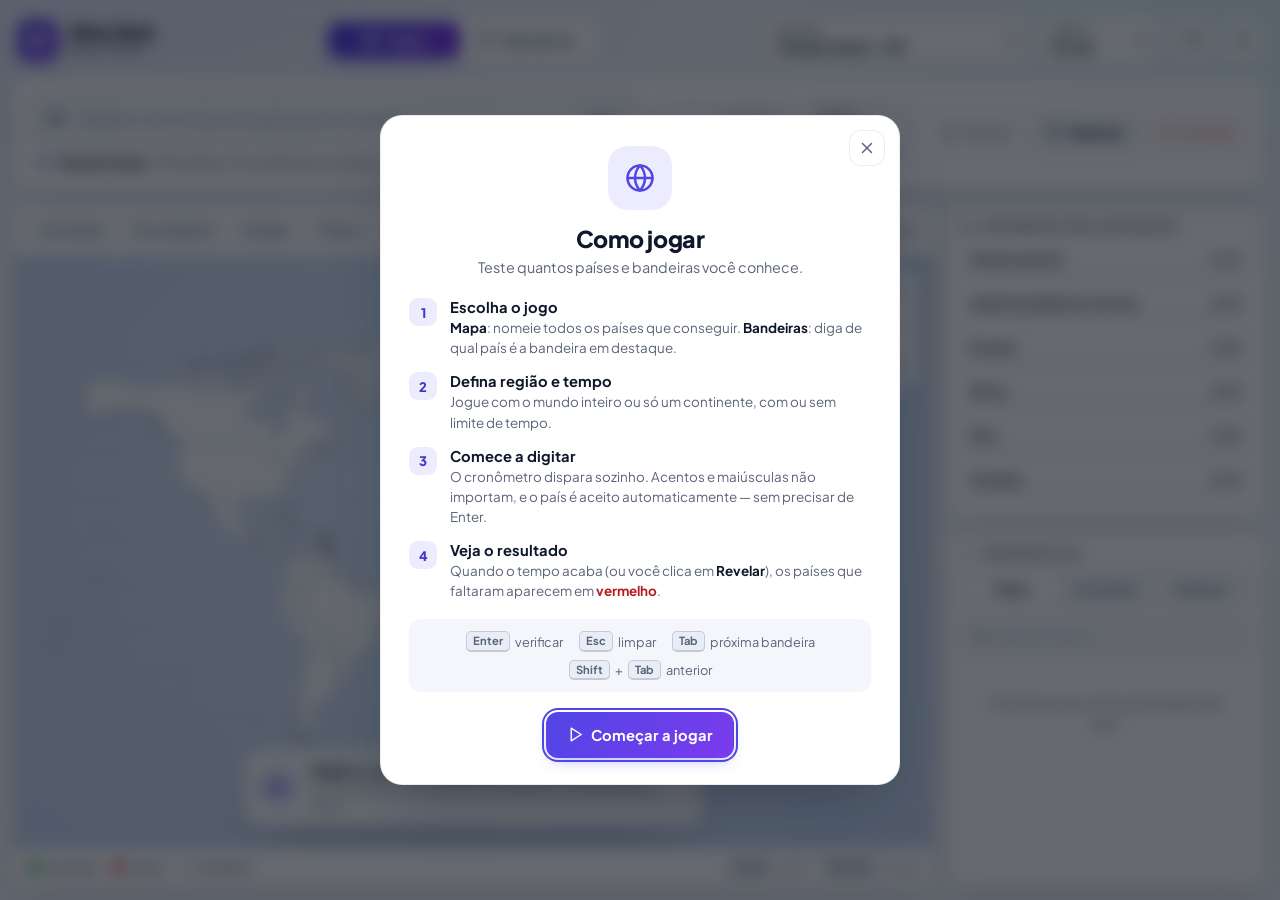
==== commit 95db1a10: "melhora na interface e usabilidade do jogo dos países e bandeiras" ====
--- a/adivinhar-paises/index.html
+++ b/adivinhar-paises/index.html
@@ -1,64 +1,105 @@
 <!DOCTYPE html>
-<html lang="pt-BR">
+<html lang="pt-BR" data-theme="dark">
 <head>
   <meta charset="UTF-8" />
   <meta name="viewport" content="width=device-width, initial-scale=1.0" />
-  <title>🌍 Atlas Quiz — Países e Bandeiras</title>
+  <title>Atlas Quiz — Países e Bandeiras</title>
+  <link rel="icon" href="data:image/svg+xml,<svg xmlns='http://www.w3.org/2000/svg' viewBox='0 0 100 100'><text y='.9em' font-size='90'>🌍</text></svg>" />
+  <link rel="preconnect" href="https://fonts.googleapis.com" />
+  <link rel="preconnect" href="https://fonts.gstatic.com" crossorigin />
+  <link href="https://fonts.googleapis.com/css2?family=Plus+Jakarta+Sans:wght@400;500;600;700;800&display=swap" rel="stylesheet" />
   <link rel="stylesheet" href="css/styles.css" />
+  <script>
+    // Aplica o tema antes da primeira pintura (evita "piscar" de cores)
+    (function () {
+      var tema = null;
+      try { tema = localStorage.getItem('atlas-tema'); } catch (e) {}
+      if (tema !== 'light' && tema !== 'dark') {
+        tema = window.matchMedia && window.matchMedia('(prefers-color-scheme: light)').matches ? 'light' : 'dark';
+      }
+      document.documentElement.setAttribute('data-theme', tema);
+    })();
+  </script>
 </head>
 <body>
+  <!-- ÍCONES SVG (sprite) -->
+  <svg width="0" height="0" style="position:absolute" aria-hidden="true">
+    <defs>
+      <symbol id="i-globe" viewBox="0 0 24 24"><circle cx="12" cy="12" r="10"/><path d="M2 12h20"/><path d="M12 2a15.3 15.3 0 0 1 4 10 15.3 15.3 0 0 1-4 10 15.3 15.3 0 0 1-4-10 15.3 15.3 0 0 1 4-10z"/></symbol>
+      <symbol id="i-map" viewBox="0 0 24 24"><path d="M9 3 3 6v15l6-3 6 3 6-3V3l-6 3-6-3z"/><path d="M9 3v15"/><path d="M15 6v15"/></symbol>
+      <symbol id="i-flag" viewBox="0 0 24 24"><path d="M4 15s1-1 4-1 5 2 8 2 4-1 4-1V3s-1 1-4 1-5-2-8-2-4 1-4 1z"/><path d="M4 22v-7"/></symbol>
+      <symbol id="i-pause" viewBox="0 0 24 24"><rect x="6" y="4" width="4" height="16" rx="1"/><rect x="14" y="4" width="4" height="16" rx="1"/></symbol>
+      <symbol id="i-play" viewBox="0 0 24 24"><path d="M6 3l14 9-14 9V3z"/></symbol>
+      <symbol id="i-reset" viewBox="0 0 24 24"><path d="M3 12a9 9 0 1 0 9-9 9.75 9.75 0 0 0-6.74 2.74L3 8"/><path d="M3 3v5h5"/></symbol>
+      <symbol id="i-eye" viewBox="0 0 24 24"><path d="M2 12s3-7 10-7 10 7 10 7-3 7-10 7-10-7-10-7z"/><circle cx="12" cy="12" r="3"/></symbol>
+      <symbol id="i-help" viewBox="0 0 24 24"><circle cx="12" cy="12" r="10"/><path d="M9.09 9a3 3 0 0 1 5.83 1c0 2-3 3-3 3"/><path d="M12 17h.01"/></symbol>
+      <symbol id="i-sun" viewBox="0 0 24 24"><circle cx="12" cy="12" r="4"/><path d="M12 2v2M12 20v2M4.93 4.93l1.41 1.41M17.66 17.66l1.41 1.41M2 12h2M20 12h2M6.34 17.66l-1.41 1.41M19.07 4.93l-1.41 1.41"/></symbol>
+      <symbol id="i-moon" viewBox="0 0 24 24"><path d="M12 3a6 6 0 0 0 9 9 9 9 0 1 1-9-9z"/></symbol>
+      <symbol id="i-plus" viewBox="0 0 24 24"><path d="M5 12h14M12 5v14"/></symbol>
+      <symbol id="i-minus" viewBox="0 0 24 24"><path d="M5 12h14"/></symbol>
+      <symbol id="i-focus" viewBox="0 0 24 24"><path d="M3 7V5a2 2 0 0 1 2-2h2M17 3h2a2 2 0 0 1 2 2v2M21 17v2a2 2 0 0 1-2 2h-2M7 21H5a2 2 0 0 1-2-2v-2"/><circle cx="12" cy="12" r="3"/></symbol>
+      <symbol id="i-shuffle" viewBox="0 0 24 24"><path d="M2 18h1.4c1.3 0 2.5-.6 3.3-1.7l6.1-8.6c.7-1.1 2-1.7 3.3-1.7H22"/><path d="m18 2 4 4-4 4"/><path d="M2 6h1.9c1.5 0 2.9.9 3.6 2.2"/><path d="M22 18h-5.9c-1.3 0-2.6-.7-3.3-1.8l-.5-.8"/><path d="m18 14 4 4-4 4"/></symbol>
+      <symbol id="i-grid" viewBox="0 0 24 24"><rect x="3" y="3" width="7" height="7" rx="1.5"/><rect x="14" y="3" width="7" height="7" rx="1.5"/><rect x="14" y="14" width="7" height="7" rx="1.5"/><rect x="3" y="14" width="7" height="7" rx="1.5"/></symbol>
+      <symbol id="i-left" viewBox="0 0 24 24"><path d="m15 18-6-6 6-6"/></symbol>
+      <symbol id="i-right" viewBox="0 0 24 24"><path d="m9 18 6-6-6-6"/></symbol>
+      <symbol id="i-search" viewBox="0 0 24 24"><circle cx="11" cy="11" r="7"/><path d="m21 21-4.3-4.3"/></symbol>
+      <symbol id="i-keyboard" viewBox="0 0 24 24"><rect x="2" y="5" width="20" height="14" rx="2.5"/><path d="M6 9h.01M10 9h.01M14 9h.01M18 9h.01M7 12.5h.01M11 12.5h.01M15 12.5h.01M8 16h8"/></symbol>
+      <symbol id="i-check" viewBox="0 0 24 24"><path d="M20 6 9 17l-5-5"/></symbol>
+      <symbol id="i-x" viewBox="0 0 24 24"><path d="M18 6 6 18M6 6l12 12"/></symbol>
+      <symbol id="i-info" viewBox="0 0 24 24"><circle cx="12" cy="12" r="10"/><path d="M12 16v-4M12 8h.01"/></symbol>
+      <symbol id="i-alert" viewBox="0 0 24 24"><path d="M10.29 3.86 1.82 18a2 2 0 0 0 1.71 3h16.94a2 2 0 0 0 1.71-3L13.71 3.86a2 2 0 0 0-3.42 0z"/><path d="M12 9v4M12 17h.01"/></symbol>
+      <symbol id="i-clock" viewBox="0 0 24 24"><circle cx="12" cy="12" r="10"/><path d="M12 6v6l4 2"/></symbol>
+      <symbol id="i-trophy" viewBox="0 0 24 24"><path d="M6 9H4.5a2.5 2.5 0 0 1 0-5H6M18 9h1.5a2.5 2.5 0 0 0 0-5H18M4 22h16M10 14.66V17c0 .55-.47.98-.97 1.21C7.85 18.75 7 20.24 7 22M14 14.66V17c0 .55.47.98.97 1.21C16.15 18.75 17 20.24 17 22"/><path d="M18 2H6v7a6 6 0 0 0 12 0V2z"/></symbol>
+      <symbol id="i-target" viewBox="0 0 24 24"><circle cx="12" cy="12" r="10"/><circle cx="12" cy="12" r="6"/><circle cx="12" cy="12" r="2"/></symbol>
+      <symbol id="i-chart" viewBox="0 0 24 24"><path d="M3 3v18h18"/><path d="M18 17V9M13 17V5M8 17v-3"/></symbol>
+      <symbol id="i-list" viewBox="0 0 24 24"><path d="M8 6h13M8 12h13M8 18h13M3 6h.01M3 12h.01M3 18h.01"/></symbol>
+      <symbol id="i-pin" viewBox="0 0 24 24"><path d="M20 10c0 6-8 12-8 12s-8-6-8-12a8 8 0 0 1 16 0z"/><circle cx="12" cy="10" r="3"/></symbol>
+    </defs>
+  </svg>
+
   <div class="app-shell">
-    <!-- BARRA SUPERIOR CLEAN -->
-    <header class="top-header">
-      <div class="header-row controls-row">
-        <div class="brand-and-tabs">
-          <div class="brand">
-            <span id="brand-icon" class="brand-icon">🌍</span>
-            <div>
-              <h1>Atlas Quiz</h1>
-              <span id="brand-subtitle" class="brand-subtitle">Mapa-Múndi</span>
-            </div>
-          </div>
-
-          <div class="game-mode-tabs" role="tablist" aria-label="Modo de jogo">
-            <button
-              id="tab-jogo-mapa"
-              class="game-mode-tab active"
-              data-game-tab="mapa"
-              role="tab"
-              aria-selected="true"
-            >
-              🗺️ Mapa
-            </button>
-            <button
-              id="tab-jogo-bandeiras"
-              class="game-mode-tab"
-              data-game-tab="bandeiras"
-              role="tab"
-              aria-selected="false"
-            >
-              🏳️ Bandeiras
-            </button>
-          </div>
-        </div>
-
+    <!-- ================= TOPO: MARCA, JOGO E CONFIGURAÇÕES ================= -->
+    <header class="topbar">
+      <div class="brand">
+        <span id="brand-icon" class="brand-logo" aria-hidden="true">
+          <svg class="icon"><use href="#i-globe"/></svg>
+        </span>
+        <div class="brand-text">
+          <h1>Atlas Quiz</h1>
+          <span id="brand-subtitle" class="brand-subtitle">Mapa-Múndi</span>
+        </div>
+      </div>
+
+      <div class="game-mode-tabs" role="tablist" aria-label="Escolha o jogo">
+        <button id="tab-jogo-mapa" class="game-mode-tab active" data-game-tab="mapa" role="tab" aria-selected="true">
+          <svg class="icon"><use href="#i-map"/></svg>
+          <span>Mapa</span>
+        </button>
+        <button id="tab-jogo-bandeiras" class="game-mode-tab" data-game-tab="bandeiras" role="tab" aria-selected="false">
+          <svg class="icon"><use href="#i-flag"/></svg>
+          <span>Bandeiras</span>
+        </button>
+        <span class="tab-indicator" aria-hidden="true"></span>
+      </div>
+
+      <div class="topbar-right">
         <div class="config-group">
-          <label for="select-modo">
-            <span class="label-title">REGIÃO</span>
+          <label class="select-field" for="select-modo">
+            <span class="select-label">Região</span>
             <select id="select-modo">
-              <option value="Mundo Inteiro">Mundo Inteiro (197)</option>
-              <option value="América do Sul">América do Sul (12)</option>
-              <option value="América do Norte e Central">América do Norte e Central (23)</option>
-              <option value="Américas">Américas (35)</option>
-              <option value="Europa">Europa (45)</option>
-              <option value="África">África (54)</option>
-              <option value="Ásia">Ásia (49)</option>
-              <option value="Oceania">Oceania (14)</option>
+              <option value="Mundo Inteiro">Mundo inteiro · 197</option>
+              <option value="América do Sul">América do Sul · 12</option>
+              <option value="América do Norte e Central">América do Norte e Central · 23</option>
+              <option value="Américas">Américas · 35</option>
+              <option value="Europa">Europa · 45</option>
+              <option value="África">África · 54</option>
+              <option value="Ásia">Ásia · 49</option>
+              <option value="Oceania">Oceania · 14</option>
             </select>
           </label>
 
-          <label for="select-tempo">
-            <span class="label-title">TEMPO</span>
+          <label class="select-field" for="select-tempo">
+            <span class="select-label">Tempo</span>
             <select id="select-tempo">
               <option value="900">15 min</option>
               <option value="1200">20 min</option>
@@ -66,75 +107,89 @@
               <option value="300">5 min</option>
               <option value="180">3 min</option>
               <option value="60">1 min</option>
-              <option value="0">Livre</option>
+              <option value="0">Sem limite</option>
             </select>
           </label>
         </div>
 
-        <div class="action-buttons">
-          <button id="btn-pausar" class="btn btn-neutral" disabled>
-            ⏸️ Pausar
+        <div class="icon-buttons">
+          <button id="btn-ajuda" class="btn-icon" title="Como jogar" aria-label="Como jogar">
+            <svg class="icon"><use href="#i-help"/></svg>
           </button>
-          <button id="btn-resetar" class="btn btn-neutral" title="Reiniciar partida">
-            🔄 Resetar
+          <button id="btn-tema" class="btn-icon" title="Alternar tema claro/escuro" aria-label="Alternar tema">
+            <svg class="icon icon-sun"><use href="#i-sun"/></svg>
+            <svg class="icon icon-moon"><use href="#i-moon"/></svg>
           </button>
-          <button id="btn-encerrar" class="btn btn-danger" disabled title="Encerrar e revelar países faltantes">
-            🏳️ Revelar
-          </button>
-        </div>
-
-        <div class="hud-stats">
-          <div class="stat-box score-box">
-            <span class="stat-label">ACERTOS</span>
-            <span id="lbl-placar" class="stat-value score-val">0 / 197 <small>(0%)</small></span>
-          </div>
-          <div class="stat-box timer-box">
-            <span class="stat-label">TEMPO</span>
-            <span id="lbl-cronometro" class="stat-value timer-val">15:00</span>
-          </div>
-        </div>
-      </div>
-
-      <!-- LINHA DE DIGITAÇÃO E PROGRESSO -->
-      <div class="header-row input-row">
+        </div>
+      </div>
+    </header>
+
+    <!-- ================= BARRA DE JOGO: DIGITAÇÃO, PLACAR E AÇÕES ================= -->
+    <section class="play-bar" aria-label="Painel da partida">
+      <div class="input-area">
         <div class="input-wrapper">
-          <span class="input-icon">✍️</span>
+          <svg class="icon input-icon"><use href="#i-keyboard"/></svg>
           <input
             type="text"
             id="input-pais"
-            placeholder="Comece a digitar um país para iniciar o tempo..."
+            placeholder="Digite o nome de um país para começar…"
             autocomplete="off"
+            autocapitalize="off"
             spellcheck="false"
+            aria-describedby="lbl-feedback"
           />
+          <span class="input-kbd" aria-hidden="true"><kbd>Enter</kbd></span>
           <div id="prefix-grace-bar" class="prefix-grace-bar"></div>
         </div>
-
-        <div id="lbl-feedback" class="feedback-banner info">
+        <div id="lbl-feedback" class="feedback-banner info" role="status" aria-live="polite">
           Comece a digitar o primeiro país para disparar o cronômetro!
         </div>
-
-        <div class="overall-progress-wrap" title="Progresso geral">
-          <div class="overall-progress-track">
-            <div id="barra-progresso-geral" class="overall-progress-fill" style="width: 0%"></div>
-          </div>
-        </div>
-      </div>
-    </header>
-
-    <!-- ÁREA PRINCIPAL -->
+      </div>
+
+      <div class="hud-stats">
+        <div class="stat-box score-box">
+          <div id="score-ring" class="ring" style="--p: 0">
+            <span id="score-ring-pct">0%</span>
+          </div>
+          <div class="stat-text">
+            <span class="stat-label">Acertos</span>
+            <span id="lbl-placar" class="stat-value">0<small>/197</small></span>
+          </div>
+        </div>
+        <div class="stat-box timer-box">
+          <div class="stat-text">
+            <span class="stat-label">Tempo</span>
+            <span id="lbl-cronometro" class="stat-value timer-val">15:00</span>
+          </div>
+          <div class="timer-track"><div id="timer-bar-fill" class="timer-fill"></div></div>
+        </div>
+      </div>
+
+      <div class="action-buttons">
+        <button id="btn-pausar" class="btn btn-ghost" disabled title="Pausar / continuar">
+          <svg class="icon"><use href="#i-pause"/></svg><span>Pausar</span>
+        </button>
+        <button id="btn-resetar" class="btn btn-ghost" title="Reiniciar partida">
+          <svg class="icon"><use href="#i-reset"/></svg><span>Reiniciar</span>
+        </button>
+        <button id="btn-encerrar" class="btn btn-danger-soft" disabled title="Encerrar e revelar os países que faltaram">
+          <svg class="icon"><use href="#i-eye"/></svg><span>Revelar</span>
+        </button>
+      </div>
+
+      <div class="overall-progress-track" title="Progresso geral">
+        <div id="barra-progresso-geral" class="overall-progress-fill" style="width: 0%"></div>
+      </div>
+    </section>
+
+    <!-- ================= ÁREA PRINCIPAL ================= -->
     <main class="main-workspace">
       <!-- ABA 1: MAPA-MÚNDI -->
-      <section id="map-section" class="map-section">
-        <div class="map-toolbar">
-          <div class="zoom-controls">
-            <button id="btn-zoom-in" class="btn-tool" title="Aproximar">➕</button>
-            <button id="btn-zoom-out" class="btn-tool" title="Afastar">➖</button>
-            <button id="btn-zoom-reset" class="btn-tool" title="Enquadrar região">🌍 Enquadrar</button>
-          </div>
-
-          <div class="continent-pills">
-            <button class="pill-btn" data-continent="América do Sul">Am. Sul</button>
-            <button class="pill-btn" data-continent="América do Norte e Central">Am. Norte</button>
+      <section id="map-section" class="panel map-section">
+        <div class="panel-toolbar">
+          <div class="continent-pills" aria-label="Ir para continente">
+            <button class="pill-btn" data-continent="América do Sul">Am. do Sul</button>
+            <button class="pill-btn" data-continent="América do Norte e Central">Am. do Norte</button>
             <button class="pill-btn" data-continent="Europa">Europa</button>
             <button class="pill-btn" data-continent="África">África</button>
             <button class="pill-btn" data-continent="Ásia">Ásia</button>
@@ -142,13 +197,15 @@
           </div>
 
           <div class="map-toggles">
-            <label class="toggle-item">
+            <label class="switch">
               <input type="checkbox" id="chk-ilhas" checked />
+              <span class="switch-track"><span class="switch-thumb"></span></span>
               <span>Ilhas</span>
             </label>
-            <label class="toggle-item">
+            <label class="switch">
               <input type="checkbox" id="chk-nomes" />
-              <span>Nomes no mapa</span>
+              <span class="switch-track"><span class="switch-thumb"></span></span>
+              <span>Nomes</span>
             </label>
           </div>
         </div>
@@ -164,37 +221,62 @@
             </g>
           </svg>
 
+          <!-- Controles de zoom flutuantes -->
+          <div class="zoom-controls" aria-label="Zoom do mapa">
+            <button id="btn-zoom-in" class="zoom-btn" title="Aproximar" aria-label="Aproximar">
+              <svg class="icon"><use href="#i-plus"/></svg>
+            </button>
+            <button id="btn-zoom-out" class="zoom-btn" title="Afastar" aria-label="Afastar">
+              <svg class="icon"><use href="#i-minus"/></svg>
+            </button>
+            <button id="btn-zoom-reset" class="zoom-btn" title="Enquadrar região" aria-label="Enquadrar região">
+              <svg class="icon"><use href="#i-focus"/></svg>
+            </button>
+          </div>
+
+          <!-- Dica inicial -->
+          <button id="map-start-hint" class="start-hint" type="button">
+            <span class="start-hint-icon"><svg class="icon"><use href="#i-keyboard"/></svg></span>
+            <span class="start-hint-text">
+              <strong>Digite o nome de qualquer país para começar</strong>
+              <small>O cronômetro inicia sozinho · sem acentos · sem precisar de Enter</small>
+            </span>
+          </button>
+
           <div id="map-tooltip" class="map-tooltip hidden"></div>
 
-          <div id="pause-overlay" class="map-overlay hidden">
+          <div id="pause-overlay" class="panel-overlay hidden">
             <div class="overlay-card">
-              <div class="overlay-icon">⏸️</div>
-              <h2>Jogo Pausado</h2>
-              <p>O mapa está oculto enquanto o cronômetro está parado.</p>
-              <button id="btn-retomar-overlay" class="btn btn-primary">▶️ Continuar</button>
+              <div class="overlay-icon"><svg class="icon"><use href="#i-pause"/></svg></div>
+              <h2>Jogo pausado</h2>
+              <p>O mapa fica oculto enquanto o cronômetro está parado.</p>
+              <button id="btn-retomar-overlay" class="btn btn-primary btn-lg">
+                <svg class="icon"><use href="#i-play"/></svg><span>Continuar</span>
+              </button>
             </div>
           </div>
         </div>
 
-        <div class="map-footer">
+        <div class="panel-footer">
           <div class="legend-items">
-            <span class="legend-item"><i class="legend-dot green"></i> Acertado</span>
-            <span class="legend-item"><i class="legend-dot red"></i> Não adivinhado</span>
-            <span class="legend-item"><i class="legend-dot default"></i> Pendente</span>
-          </div>
-          <div class="map-hints-text">
-            Scroll: Zoom &nbsp;•&nbsp; Arrastar: Mover
+            <span class="legend-item"><i class="legend-dot green"></i>Acertado</span>
+            <span class="legend-item"><i class="legend-dot red"></i>Faltou</span>
+            <span class="legend-item"><i class="legend-dot default"></i>Pendente</span>
+          </div>
+          <div class="hints-text">
+            <span><kbd>Scroll</kbd> zoom</span>
+            <span><kbd>Arrastar</kbd> mover</span>
           </div>
         </div>
       </section>
 
       <!-- ABA 2: JOGO DE ADIVINHAR BANDEIRAS -->
-      <section id="flags-section" class="flags-section hidden">
-        <div class="flags-toolbar">
-          <div class="flag-continent-pills">
+      <section id="flags-section" class="panel flags-section hidden">
+        <div class="panel-toolbar">
+          <div class="flag-continent-pills" aria-label="Filtrar por continente">
             <button class="flag-pill-btn active" data-flag-continent="Todos">Todas</button>
-            <button class="flag-pill-btn" data-flag-continent="América do Sul">Am. Sul</button>
-            <button class="flag-pill-btn" data-flag-continent="América do Norte e Central">Am. Norte</button>
+            <button class="flag-pill-btn" data-flag-continent="América do Sul">Am. do Sul</button>
+            <button class="flag-pill-btn" data-flag-continent="América do Norte e Central">Am. do Norte</button>
             <button class="flag-pill-btn" data-flag-continent="Europa">Europa</button>
             <button class="flag-pill-btn" data-flag-continent="África">África</button>
             <button class="flag-pill-btn" data-flag-continent="Ásia">Ásia</button>
@@ -202,30 +284,32 @@
           </div>
 
           <div class="flags-mode-controls">
-            <button id="btn-embaralhar-bandeiras" class="btn-tool" title="Embaralhar ordem das bandeiras">
-              🔀 Embaralhar
-            </button>
-            <button id="btn-agrupar-bandeiras" class="btn-tool active" title="Agrupar por continente">
-              🌍 Continentes
-            </button>
-            <label class="flag-select-label">
+            <label class="select-field select-sm" title="Como responder">
+              <span class="select-label">Resposta</span>
               <select id="select-modo-bandeira">
-                <option value="destaque">🎯 Bandeira Selecionada</option>
-                <option value="livre">⚡ Digitação Livre</option>
+                <option value="destaque">Bandeira selecionada</option>
+                <option value="livre">Qualquer bandeira</option>
               </select>
             </label>
-            <label class="flag-select-label">
+            <label class="select-field select-sm" title="Quais bandeiras exibir">
+              <span class="select-label">Exibir</span>
               <select id="select-filtro-bandeiras">
-                <option value="todas">Exibir: Todas</option>
-                <option value="faltantes">Exibir: Pendentes</option>
-                <option value="acertadas">Exibir: Acertadas</option>
-                <option value="perdidas">Exibir: Não Adivinhadas</option>
+                <option value="todas">Todas</option>
+                <option value="faltantes">Pendentes</option>
+                <option value="acertadas">Acertadas</option>
+                <option value="perdidas">Não adivinhadas</option>
               </select>
             </label>
-          </div>
-        </div>
-
-        <!-- Destaque da Bandeira Selecionada -->
+            <button id="btn-agrupar-bandeiras" class="btn-tool active" title="Agrupar por continente">
+              <svg class="icon"><use href="#i-grid"/></svg><span>Agrupar</span>
+            </button>
+            <button id="btn-embaralhar-bandeiras" class="btn-tool" title="Embaralhar ordem das bandeiras">
+              <svg class="icon"><use href="#i-shuffle"/></svg><span>Embaralhar</span>
+            </button>
+          </div>
+        </div>
+
+        <!-- Bandeira em destaque -->
         <div id="flag-spotlight-bar" class="flag-spotlight-bar">
           <div class="spotlight-flag-wrap">
             <img id="spotlight-flag-img" class="spotlight-flag-img" src="" alt="Bandeira em destaque" />
@@ -233,7 +317,7 @@
 
           <div class="spotlight-info">
             <div class="spotlight-title-row">
-              <span id="spotlight-status-badge" class="spotlight-badge">🎯 EM DESTAQUE</span>
+              <span id="spotlight-status-badge" class="spotlight-badge">Em destaque</span>
               <span id="spotlight-counter" class="spotlight-counter">1 / 197</span>
             </div>
             <h3 id="spotlight-title" class="spotlight-title">Qual é o país desta bandeira?</h3>
@@ -243,93 +327,97 @@
           </div>
 
           <div class="spotlight-actions">
-            <button id="btn-flag-prev" class="btn btn-sm btn-neutral" title="Bandeira anterior">
-              ⬅️ Anterior
-            </button>
-            <button id="btn-flag-next" class="btn btn-sm btn-secondary" title="Próxima bandeira (Atalho: Tab)">
-              ➡️ Próxima (Tab)
-            </button>
-          </div>
-        </div>
-
-        <!-- Grade de Bandeiras -->
+            <button id="btn-flag-prev" class="btn btn-ghost btn-square" title="Bandeira anterior (Shift+Tab)" aria-label="Bandeira anterior">
+              <svg class="icon"><use href="#i-left"/></svg>
+            </button>
+            <button id="btn-flag-next" class="btn btn-primary" title="Pular para a próxima (Tab)">
+              <span>Pular</span><kbd>Tab</kbd><svg class="icon"><use href="#i-right"/></svg>
+            </button>
+          </div>
+        </div>
+
+        <!-- Grade de bandeiras -->
         <div id="flags-viewport" class="flags-viewport">
           <div id="flags-grid" class="flags-grid"></div>
 
-          <div id="flags-pause-overlay" class="map-overlay hidden">
+          <div id="flags-pause-overlay" class="panel-overlay hidden">
             <div class="overlay-card">
-              <div class="overlay-icon">⏸️</div>
-              <h2>Jogo Pausado</h2>
-              <p>As bandeiras estão ocultas enquanto o cronômetro está parado.</p>
-              <button id="btn-retomar-flags-overlay" class="btn btn-primary">▶️ Continuar</button>
+              <div class="overlay-icon"><svg class="icon"><use href="#i-pause"/></svg></div>
+              <h2>Jogo pausado</h2>
+              <p>As bandeiras ficam ocultas enquanto o cronômetro está parado.</p>
+              <button id="btn-retomar-flags-overlay" class="btn btn-primary btn-lg">
+                <svg class="icon"><use href="#i-play"/></svg><span>Continuar</span>
+              </button>
             </div>
           </div>
         </div>
 
-        <div class="map-footer flags-footer">
+        <div class="panel-footer">
           <div class="legend-items">
-            <span class="legend-item"><i class="legend-dot green"></i> Acertada</span>
-            <span class="legend-item"><i class="legend-dot red"></i> Não adivinhada (revelada)</span>
-            <span class="legend-item"><i class="legend-dot gold"></i> Selecionada</span>
-          </div>
-          <div class="map-hints-text">
-            Clique numa bandeira para selecionar &nbsp;•&nbsp; Tab: Pular para a próxima
+            <span class="legend-item"><i class="legend-dot green"></i>Acertada</span>
+            <span class="legend-item"><i class="legend-dot red"></i>Faltou</span>
+            <span class="legend-item"><i class="legend-dot gold"></i>Selecionada</span>
+          </div>
+          <div class="hints-text">
+            <span><kbd>Clique</kbd> selecionar</span>
+            <span><kbd>Tab</kbd> próxima</span>
           </div>
         </div>
       </section>
 
-      <!-- PAINEL LATERAL CLEAN -->
+      <!-- ================= PAINEL LATERAL ================= -->
       <aside class="sidebar">
         <div class="side-card continents-card">
           <div class="card-header">
-            <span class="card-tag">📊 CONTINENTES</span>
+            <span class="card-tag"><svg class="icon"><use href="#i-chart"/></svg>Progresso por continente</span>
           </div>
           <div id="continents-progress-list" class="continents-list"></div>
         </div>
 
         <div class="side-card countries-list-card">
           <div class="card-header">
-            <span id="lbl-lista-titulo" class="card-tag">✅ ACERTADOS (0)</span>
-          </div>
-
-          <div class="list-filter-tabs">
+            <span id="lbl-lista-titulo" class="card-tag">Acertados (0)</span>
+          </div>
+
+          <div class="list-filter-tabs segmented">
             <button class="tab-btn active" data-filter="todos">Todos</button>
-            <button class="tab-btn tab-green" data-filter="verdes">✅ Acertados</button>
-            <button class="tab-btn tab-red" data-filter="vermelhos">❌ Faltaram</button>
+            <button class="tab-btn tab-green" data-filter="verdes">Acertados</button>
+            <button class="tab-btn tab-red" data-filter="vermelhos">Faltaram</button>
           </div>
 
           <div class="list-search-box">
-            <span>🔎</span>
-            <input type="text" id="input-busca-lista" placeholder="Buscar país..." />
+            <svg class="icon"><use href="#i-search"/></svg>
+            <input type="text" id="input-busca-lista" placeholder="Buscar na lista…" autocomplete="off" />
           </div>
 
           <ul id="ul-lista-paises" class="countries-ul">
-            <li class="empty-list-msg">Os países acertados e os revelados ao fim do tempo aparecerão aqui.</li>
+            <li class="empty-list-msg">Os países que você acertar aparecem aqui.</li>
           </ul>
         </div>
       </aside>
     </main>
   </div>
 
-  <!-- MODAL DE FIM DE JOGO -->
-  <div id="endgame-modal" class="modal-backdrop hidden">
+  <!-- ================= MODAL: FIM DE JOGO ================= -->
+  <div id="endgame-modal" class="modal-backdrop hidden" role="dialog" aria-modal="true" aria-labelledby="modal-title">
     <div class="modal-card">
-      <div id="modal-icon" class="modal-icon">⏰</div>
-      <h2 id="modal-title">Fim de Jogo!</h2>
+      <div id="modal-icon" class="modal-icon"></div>
+      <h2 id="modal-title">Fim de jogo!</h2>
       <p id="modal-subtitle" class="modal-subtitle"></p>
+
+      <div id="modal-ring" class="ring ring-lg" style="--p: 0">
+        <span id="modal-precisao">0%</span>
+        <small>aproveitamento</small>
+      </div>
 
       <div class="modal-stats-grid">
         <div class="modal-stat green">
           <span class="m-stat-val" id="modal-acertos">0</span>
-          <span class="m-stat-lbl">✅ Acertados</span>
+          <span class="m-stat-lbl">Acertados</span>
         </div>
         <div class="modal-stat red">
           <span class="m-stat-val" id="modal-faltaram">0</span>
-          <span class="m-stat-lbl">❌ Não Adivinhados</span>
-        </div>
-        <div class="modal-stat blue">
-          <span class="m-stat-val" id="modal-precisao">0%</span>
-          <span class="m-stat-lbl">📊 Aproveitamento</span>
+          <span class="m-stat-lbl">Faltaram</span>
         </div>
       </div>
 
@@ -338,11 +426,82 @@
       </p>
 
       <div class="modal-actions">
-        <button id="btn-modal-explorar" class="btn btn-secondary">
-          🔍 Ver Resultado
-        </button>
-        <button id="btn-modal-jogar-novamente" class="btn btn-primary">
-          🔄 Jogar Novamente
+        <button id="btn-modal-explorar" class="btn btn-ghost btn-lg">
+          <svg class="icon"><use href="#i-search"/></svg><span>Ver resultado</span>
+        </button>
+        <button id="btn-modal-jogar-novamente" class="btn btn-primary btn-lg">
+          <svg class="icon"><use href="#i-reset"/></svg><span>Jogar novamente</span>
+        </button>
+      </div>
+    </div>
+  </div>
+
+  <!-- ================= MODAL: CONFIRMAÇÃO ================= -->
+  <div id="confirm-modal" class="modal-backdrop hidden" role="alertdialog" aria-modal="true" aria-labelledby="confirm-title">
+    <div class="modal-card modal-sm">
+      <div class="modal-icon variant-danger"><svg class="icon"><use href="#i-eye"/></svg></div>
+      <h2 id="confirm-title">Revelar respostas?</h2>
+      <p id="confirm-text" class="modal-subtitle"></p>
+      <div class="modal-actions">
+        <button id="btn-confirm-cancelar" class="btn btn-ghost btn-lg">Continuar jogando</button>
+        <button id="btn-confirm-ok" class="btn btn-danger btn-lg">
+          <svg class="icon"><use href="#i-eye"/></svg><span>Revelar</span>
+        </button>
+      </div>
+    </div>
+  </div>
+
+  <!-- ================= MODAL: COMO JOGAR ================= -->
+  <div id="help-modal" class="modal-backdrop hidden" role="dialog" aria-modal="true" aria-labelledby="help-title">
+    <div class="modal-card modal-help">
+      <button id="btn-fechar-ajuda" class="btn-icon modal-close" aria-label="Fechar">
+        <svg class="icon"><use href="#i-x"/></svg>
+      </button>
+      <div class="modal-icon variant-primary"><svg class="icon"><use href="#i-globe"/></svg></div>
+      <h2 id="help-title">Como jogar</h2>
+      <p class="modal-subtitle">Teste quantos países e bandeiras você conhece.</p>
+
+      <ol class="help-steps">
+        <li>
+          <span class="step-num">1</span>
+          <div>
+            <strong>Escolha o jogo</strong>
+            <p><b>Mapa</b>: nomeie todos os países que conseguir. <b>Bandeiras</b>: diga de qual país é a bandeira em destaque.</p>
+          </div>
+        </li>
+        <li>
+          <span class="step-num">2</span>
+          <div>
+            <strong>Defina região e tempo</strong>
+            <p>Jogue com o mundo inteiro ou só um continente, com ou sem limite de tempo.</p>
+          </div>
+        </li>
+        <li>
+          <span class="step-num">3</span>
+          <div>
+            <strong>Comece a digitar</strong>
+            <p>O cronômetro dispara sozinho. Acentos e maiúsculas não importam, e o país é aceito automaticamente — sem precisar de Enter.</p>
+          </div>
+        </li>
+        <li>
+          <span class="step-num">4</span>
+          <div>
+            <strong>Veja o resultado</strong>
+            <p>Quando o tempo acaba (ou você clica em <b>Revelar</b>), os países que faltaram aparecem em <span class="txt-red">vermelho</span>.</p>
+          </div>
+        </li>
+      </ol>
+
+      <div class="help-shortcuts">
+        <span><kbd>Enter</kbd> verificar</span>
+        <span><kbd>Esc</kbd> limpar</span>
+        <span><kbd>Tab</kbd> próxima bandeira</span>
+        <span><kbd>Shift</kbd>+<kbd>Tab</kbd> anterior</span>
+      </div>
+
+      <div class="modal-actions">
+        <button id="btn-comecar-ajuda" class="btn btn-primary btn-lg">
+          <svg class="icon"><use href="#i-play"/></svg><span>Começar a jogar</span>
         </button>
       </div>
     </div>
--- a/adivinhar-paises/css/styles.css
+++ b/adivinhar-paises/css/styles.css
@@ -1,42 +1,219 @@
-:root {
-  --bg-app: #080e1a;
-  --bg-panel: #0f172a;
-  --bg-card: #1e293b;
-  --bg-ocean: #071324;
-  --border-subtle: rgba(148, 163, 184, 0.16);
-  --border-focus: #38bdf8;
-
-  --text-main: #f8fafc;
-  --text-muted: #94a3b8;
-  --accent-blue: #38bdf8;
-  --accent-gold: #facc15;
-  --accent-green: #22c55e;
-  --accent-red: #ef4444;
-
-  --country-default: #334155;
-  --country-hover: #475569;
-  --country-out: #111a2b;
-  --country-neutral: #182336;
-}
-
+/* ==========================================================================
+   ATLAS QUIZ — TEMA (TOKENS)
+   ========================================================================== */
+@property --p {
+  syntax: '<number>';
+  inherits: true;
+  initial-value: 0;
+}
+
+:root,
+:root[data-theme="dark"] {
+  color-scheme: dark;
+
+  --bg: #070b14;
+  --bg-glow-1: rgba(99, 102, 241, 0.16);
+  --bg-glow-2: rgba(34, 211, 238, 0.08);
+  --surface: rgba(15, 22, 38, 0.78);
+  --surface-solid: #0f1626;
+  --surface-2: #151e33;
+  --surface-3: #1c2742;
+  --surface-hover: #223050;
+  --border: rgba(148, 163, 184, 0.13);
+  --border-strong: rgba(148, 163, 184, 0.26);
+
+  --text: #e8edf7;
+  --text-muted: #8d9ab0;
+  --text-faint: #5f6b82;
+
+  --primary: #6366f1;
+  --primary-2: #8b5cf6;
+  --primary-hover: #5457e6;
+  --primary-soft: rgba(99, 102, 241, 0.16);
+  --primary-text: #c7d2fe;
+  --on-primary: #ffffff;
+  --cyan: #22d3ee;
+
+  --green: #22c55e;
+  --green-soft: rgba(34, 197, 94, 0.14);
+  --green-text: #86efac;
+  --red: #ef4444;
+  --red-soft: rgba(239, 68, 68, 0.14);
+  --red-text: #fca5a5;
+  --gold: #eab308;
+  --gold-soft: rgba(234, 179, 8, 0.15);
+  --gold-text: #fde047;
+
+  --ocean-1: #0c1629;
+  --ocean-2: #050a14;
+  --land: #2a3754;
+  --land-hover: #3a4a6e;
+  --land-out: #131b2d;
+  --land-neutral: #182035;
+  --land-stroke: #0a1120;
+  --grid: rgba(129, 140, 248, 0.07);
+  --grid-equator: rgba(129, 140, 248, 0.18);
+  --pin-fill: #3b4f6b;
+  --pin-stroke: #cbd5e1;
+  --label-fill: #ffffff;
+  --label-stroke: #070b14;
+  --label-guessed: #bbf7d0;
+  --label-missed: #fecaca;
+  --flag-bg: #0a101c;
+
+  --shadow-sm: 0 1px 2px rgba(0, 0, 0, 0.3);
+  --shadow: 0 12px 32px -12px rgba(0, 0, 0, 0.6);
+  --shadow-lg: 0 30px 60px -20px rgba(0, 0, 0, 0.75);
+
+  --radius: 16px;
+  --radius-sm: 10px;
+  --radius-xs: 8px;
+}
+
+:root[data-theme="light"] {
+  color-scheme: light;
+
+  --bg: #eef1f8;
+  --bg-glow-1: rgba(99, 102, 241, 0.12);
+  --bg-glow-2: rgba(34, 211, 238, 0.10);
+  --surface: rgba(255, 255, 255, 0.86);
+  --surface-solid: #ffffff;
+  --surface-2: #f4f6fb;
+  --surface-3: #e9edf5;
+  --surface-hover: #e2e7f2;
+  --border: rgba(15, 23, 42, 0.08);
+  --border-strong: rgba(15, 23, 42, 0.16);
+
+  --text: #0f172a;
+  --text-muted: #5b6478;
+  --text-faint: #98a2b5;
+
+  --primary: #4f46e5;
+  --primary-2: #7c3aed;
+  --primary-hover: #4338ca;
+  --primary-soft: rgba(79, 70, 229, 0.1);
+  --primary-text: #4338ca;
+  --cyan: #0891b2;
+
+  --green: #16a34a;
+  --green-soft: rgba(22, 163, 74, 0.1);
+  --green-text: #15803d;
+  --red: #dc2626;
+  --red-soft: rgba(220, 38, 38, 0.09);
+  --red-text: #b91c1c;
+  --gold: #eab308;
+  --gold-soft: rgba(234, 179, 8, 0.14);
+  --gold-text: #a16207;
+
+  --ocean-1: #dbe8fb;
+  --ocean-2: #c5d7f1;
+  --land: #f8fafc;
+  --land-hover: #e0e7ff;
+  --land-out: #d9e1ed;
+  --land-neutral: #e4e9f1;
+  --land-stroke: #93a3bd;
+  --grid: rgba(79, 70, 229, 0.08);
+  --grid-equator: rgba(79, 70, 229, 0.22);
+  --pin-fill: #ffffff;
+  --pin-stroke: #475569;
+  --label-fill: #0f172a;
+  --label-stroke: #ffffff;
+  --label-guessed: #14532d;
+  --label-missed: #7f1d1d;
+  --flag-bg: #eef1f7;
+
+  --shadow-sm: 0 1px 2px rgba(15, 23, 42, 0.06);
+  --shadow: 0 12px 32px -14px rgba(15, 23, 42, 0.18);
+  --shadow-lg: 0 30px 60px -24px rgba(15, 23, 42, 0.35);
+}
+
+/* ==========================================================================
+   BASE
+   ========================================================================== */
 * {
   box-sizing: border-box;
   margin: 0;
   padding: 0;
 }
 
-html, body {
+html,
+body {
   width: 100%;
   height: 100%;
   overflow: hidden;
-  background-color: var(--bg-app);
-  color: var(--text-main);
-  font-family: 'Inter', 'Segoe UI', system-ui, -apple-system, sans-serif;
+}
+
+body {
+  background-color: var(--bg);
+  background-image:
+    radial-gradient(1000px 600px at 10% -10%, var(--bg-glow-1), transparent 60%),
+    radial-gradient(900px 500px at 100% 0%, var(--bg-glow-2), transparent 60%);
+  color: var(--text);
+  font-family: 'Plus Jakarta Sans', 'Segoe UI', system-ui, -apple-system, sans-serif;
+  font-size: 15px;
+  -webkit-font-smoothing: antialiased;
   user-select: none;
+  transition: background-color 0.25s ease, color 0.25s ease;
+}
+
+button,
+input,
+select {
+  font: inherit;
+  color: inherit;
+}
+
+button {
+  cursor: pointer;
+}
+
+:focus-visible {
+  outline: 2px solid var(--primary);
+  outline-offset: 2px;
 }
 
 .hidden {
   display: none !important;
+}
+
+.icon {
+  width: 18px;
+  height: 18px;
+  flex-shrink: 0;
+  fill: none;
+  stroke: currentColor;
+  stroke-width: 2;
+  stroke-linecap: round;
+  stroke-linejoin: round;
+}
+
+kbd {
+  display: inline-flex;
+  align-items: center;
+  font-family: inherit;
+  font-size: 0.7rem;
+  font-weight: 700;
+  line-height: 1;
+  padding: 3px 6px;
+  border-radius: 5px;
+  background: var(--surface-3);
+  border: 1px solid var(--border-strong);
+  border-bottom-width: 2px;
+  color: var(--text-muted);
+}
+
+::-webkit-scrollbar {
+  width: 8px;
+  height: 8px;
+}
+::-webkit-scrollbar-thumb {
+  background: var(--surface-hover);
+  border-radius: 99px;
+  border: 2px solid transparent;
+  background-clip: padding-box;
+}
+::-webkit-scrollbar-track {
+  background: transparent;
 }
 
 .app-shell {
@@ -44,138 +221,537 @@
   flex-direction: column;
   width: 100vw;
   height: 100vh;
-  padding: 12px;
+  height: 100dvh;
+  padding: 14px;
   gap: 12px;
 }
 
 /* ==========================================================================
-   HEADER SUPERIOR CLEAN
+   TOPO
    ========================================================================== */
-.top-header {
-  background: var(--bg-panel);
-  border: 1px solid var(--border-subtle);
-  border-radius: 14px;
-  padding: 10px 16px;
-  display: flex;
-  flex-direction: column;
-  gap: 10px;
-}
-
-.header-row {
+.topbar {
   display: flex;
   align-items: center;
   justify-content: space-between;
-  gap: 12px;
+  gap: 16px;
   flex-wrap: wrap;
-}
-
-.brand-and-tabs {
-  display: flex;
-  align-items: center;
-  gap: 16px;
+  padding: 2px 4px;
 }
 
 .brand {
   display: flex;
   align-items: center;
-  gap: 10px;
-}
-
-.brand-icon {
-  font-size: 1.65rem;
-  line-height: 1;
+  gap: 11px;
+}
+
+.brand-logo {
+  width: 40px;
+  height: 40px;
+  border-radius: 12px;
+  display: grid;
+  place-items: center;
+  background: linear-gradient(135deg, var(--primary), var(--primary-2));
+  color: #fff;
+  box-shadow: 0 8px 20px -6px rgba(99, 102, 241, 0.6);
+}
+
+.brand-logo .icon {
+  width: 22px;
+  height: 22px;
 }
 
 .brand h1 {
-  font-size: 1.1rem;
+  font-size: 1.15rem;
   font-weight: 800;
   letter-spacing: -0.02em;
-  color: var(--text-main);
+  line-height: 1.1;
 }
 
 .brand-subtitle {
   display: block;
-  font-size: 0.7rem;
+  font-size: 0.75rem;
   color: var(--text-muted);
   font-weight: 600;
 }
 
-/* ABAS DE JOGO */
+/* Abas de jogo com indicador deslizante */
 .game-mode-tabs {
+  position: relative;
+  display: grid;
+  grid-template-columns: 1fr 1fr;
+  padding: 4px;
+  border-radius: 14px;
+  background: var(--surface);
+  border: 1px solid var(--border);
+  box-shadow: var(--shadow-sm);
+  backdrop-filter: blur(12px);
+}
+
+.game-mode-tab {
+  position: relative;
+  z-index: 1;
   display: inline-flex;
   align-items: center;
-  background: rgba(7, 13, 25, 0.75);
-  padding: 3px;
+  justify-content: center;
+  gap: 8px;
+  min-width: 132px;
+  padding: 9px 18px;
+  border: none;
   border-radius: 10px;
-  border: 1px solid var(--border-subtle);
-  gap: 3px;
-}
-
-.game-mode-tab {
   background: transparent;
   color: var(--text-muted);
+  font-size: 0.9rem;
+  font-weight: 700;
+  transition: color 0.2s ease;
+}
+
+.game-mode-tab:hover {
+  color: var(--text);
+}
+
+.game-mode-tab.active {
+  color: var(--on-primary);
+}
+
+.tab-indicator {
+  position: absolute;
+  top: 4px;
+  bottom: 4px;
+  left: 4px;
+  width: calc(50% - 4px);
+  border-radius: 10px;
+  background: linear-gradient(135deg, var(--primary), var(--primary-2));
+  box-shadow: 0 6px 18px -6px rgba(99, 102, 241, 0.7);
+  transition: transform 0.3s cubic-bezier(0.4, 0, 0.2, 1);
+}
+
+.game-mode-tabs:has(#tab-jogo-bandeiras.active) .tab-indicator {
+  transform: translateX(100%);
+}
+
+.topbar-right {
+  display: flex;
+  align-items: center;
+  gap: 10px;
+  flex-wrap: wrap;
+}
+
+.config-group {
+  display: flex;
+  align-items: center;
+  gap: 8px;
+  flex-wrap: wrap;
+}
+
+/* Campo de seleção estilizado */
+/* O <select> ocupa a caixa inteira (inclusive a seta); rótulo e seta ficam
+   sobrepostos com pointer-events: none, então qualquer clique abre a lista. */
+.select-field {
+  position: relative;
+  display: inline-flex;
+  align-items: stretch;
+  padding: 0;
+  border-radius: 12px;
+  background: var(--surface);
+  border: 1px solid var(--border);
+  box-shadow: var(--shadow-sm);
+  cursor: pointer;
+  transition: border-color 0.15s ease, background 0.15s ease;
+}
+
+.select-field::after {
+  content: '';
+  position: absolute;
+  right: 13px;
+  top: 50%;
+  width: 7px;
+  height: 7px;
+  border-right: 2px solid var(--text-muted);
+  border-bottom: 2px solid var(--text-muted);
+  transform: translateY(-70%) rotate(45deg);
+  pointer-events: none;
+}
+
+.select-field:hover {
+  border-color: var(--border-strong);
+}
+
+.select-field:focus-within {
+  border-color: var(--primary);
+}
+
+.select-label {
+  position: absolute;
+  left: 12px;
+  top: 7px;
+  font-size: 0.64rem;
+  font-weight: 700;
+  letter-spacing: 0.06em;
+  text-transform: uppercase;
+  color: var(--text-muted);
+  pointer-events: none;
+  white-space: nowrap;
+}
+
+.select-field select {
+  appearance: none;
+  -webkit-appearance: none;
+  width: 100%;
+  background: transparent;
   border: none;
-  border-radius: 7px;
-  padding: 6px 14px;
-  font-size: 0.82rem;
+  border-radius: inherit;
+  outline: none;
+  font-size: 0.88rem;
   font-weight: 700;
+  color: var(--text);
   cursor: pointer;
+  padding: 21px 36px 6px 12px;
+}
+
+.select-field select option {
+  background: var(--surface-solid);
+  color: var(--text);
+}
+
+.select-field.select-sm {
+  border-radius: 10px;
+  box-shadow: none;
+  background: var(--surface-2);
+}
+
+.select-field.select-sm::after {
+  right: 11px;
+}
+
+/* Versão compacta: rótulo à esquerda, na mesma linha do valor.
+   O recuo do texto (--label-w) é medido pelo JS a partir da largura do rótulo. */
+.select-field.select-sm .select-label {
+  left: 11px;
+  top: 50%;
+  transform: translateY(-50%);
+}
+
+.select-field.select-sm select {
+  height: 34px;
+  font-size: 0.8rem;
+  padding: 0 30px 0 calc(11px + var(--label-w, 60px) + 7px);
+}
+
+.icon-buttons {
+  display: flex;
+  gap: 6px;
+}
+
+.btn-icon {
+  width: 42px;
+  height: 42px;
+  display: grid;
+  place-items: center;
+  border-radius: 12px;
+  background: var(--surface);
+  border: 1px solid var(--border);
+  box-shadow: var(--shadow-sm);
+  color: var(--text-muted);
   transition: all 0.15s ease;
-  display: inline-flex;
-  align-items: center;
-  gap: 6px;
-}
-
-.game-mode-tab:hover {
-  color: var(--text-main);
-}
-
-.game-mode-tab.active {
-  background: #2563eb;
-  color: #ffffff;
-  box-shadow: 0 2px 8px rgba(37, 99, 235, 0.35);
-}
-
-/* CONFIGURAÇÕES */
-.config-group {
-  display: flex;
-  align-items: center;
-  gap: 8px;
-}
-
-.config-group label {
-  display: flex;
-  align-items: center;
-  gap: 6px;
-  background: rgba(30, 41, 59, 0.65);
-  padding: 5px 10px;
-  border-radius: 8px;
-  border: 1px solid var(--border-subtle);
-}
-
-.label-title {
-  font-size: 0.68rem;
-  font-weight: 700;
-  color: var(--text-muted);
-  letter-spacing: 0.04em;
-}
-
-.config-group select {
-  background: transparent;
-  color: var(--text-main);
-  border: none;
-  font-size: 0.84rem;
+}
+
+.btn-icon:hover {
+  color: var(--text);
+  border-color: var(--border-strong);
+}
+
+[data-theme="dark"] .icon-sun,
+[data-theme="light"] .icon-moon {
+  display: none;
+}
+
+/* ==========================================================================
+   BARRA DE JOGO
+   ========================================================================== */
+.play-bar {
+  position: relative;
+  display: grid;
+  grid-template-columns: minmax(0, 1fr) auto auto;
+  align-items: center;
+  gap: 14px;
+  padding: 14px 16px 18px;
+  border-radius: var(--radius);
+  background: var(--surface);
+  border: 1px solid var(--border);
+  box-shadow: var(--shadow);
+  backdrop-filter: blur(14px);
+  overflow: hidden;
+}
+
+.input-area {
+  display: flex;
+  flex-direction: column;
+  gap: 7px;
+  min-width: 0;
+}
+
+.input-wrapper {
+  position: relative;
+  display: flex;
+  align-items: center;
+}
+
+.input-icon {
+  position: absolute;
+  left: 15px;
+  width: 20px;
+  height: 20px;
+  color: var(--text-muted);
+  pointer-events: none;
+  transition: color 0.15s ease;
+}
+
+#input-pais {
+  width: 100%;
+  height: 52px;
+  padding: 0 84px 0 46px;
+  border-radius: 13px;
+  border: 2px solid var(--border-strong);
+  background: var(--surface-2);
+  color: var(--text);
+  font-size: 1.08rem;
   font-weight: 600;
   outline: none;
-  cursor: pointer;
-}
-
-.config-group select option {
-  background: var(--bg-panel);
-  color: var(--text-main);
-}
-
-/* BOTÕES DE AÇÃO */
+  user-select: text;
+  transition: border-color 0.15s ease, box-shadow 0.2s ease, background 0.15s ease;
+}
+
+#input-pais::placeholder {
+  color: var(--text-faint);
+  font-weight: 500;
+}
+
+#input-pais:focus {
+  border-color: var(--primary);
+  background: var(--surface-solid);
+  box-shadow: 0 0 0 4px var(--primary-soft);
+}
+
+.input-wrapper:focus-within .input-icon {
+  color: var(--primary);
+}
+
+#input-pais:disabled {
+  opacity: 0.55;
+  cursor: not-allowed;
+}
+
+#input-pais.flash-success {
+  border-color: var(--green) !important;
+  box-shadow: 0 0 0 5px var(--green-soft) !important;
+}
+
+#input-pais.flash-error {
+  border-color: var(--red) !important;
+  box-shadow: 0 0 0 5px var(--red-soft) !important;
+  animation: shake 0.32s ease;
+}
+
+@keyframes shake {
+  0%, 100% { transform: translateX(0); }
+  25% { transform: translateX(-5px); }
+  50% { transform: translateX(5px); }
+  75% { transform: translateX(-3px); }
+}
+
+.input-kbd {
+  position: absolute;
+  right: 14px;
+  pointer-events: none;
+  opacity: 0.8;
+}
+
+.prefix-grace-bar {
+  position: absolute;
+  bottom: 2px;
+  left: 12px;
+  right: 12px;
+  height: 3px;
+  background: linear-gradient(90deg, var(--gold), #f59e0b);
+  border-radius: 3px;
+  transform-origin: left center;
+  transform: scaleX(0);
+}
+
+.prefix-grace-bar.animating {
+  transition: transform 850ms linear;
+  transform: scaleX(1);
+}
+
+/* Feedback abaixo do campo */
+.feedback-banner {
+  display: flex;
+  align-items: center;
+  gap: 7px;
+  min-height: 22px;
+  padding: 0 4px;
+  font-size: 0.86rem;
+  font-weight: 500;
+  color: var(--text-muted);
+  white-space: nowrap;
+  overflow: hidden;
+}
+
+.feedback-banner > span {
+  overflow: hidden;
+  text-overflow: ellipsis;
+}
+
+.feedback-banner strong {
+  color: var(--text);
+  font-weight: 700;
+}
+
+.feedback-banner .icon {
+  width: 16px;
+  height: 16px;
+}
+
+.feedback-banner.info .icon { color: var(--primary); }
+.feedback-banner.success { color: var(--green-text); }
+.feedback-banner.success strong { color: var(--green-text); }
+.feedback-banner.warning { color: var(--gold-text); }
+.feedback-banner.warning strong { color: var(--gold-text); }
+.feedback-banner.danger { color: var(--red-text); }
+.feedback-banner.danger strong { color: var(--red-text); }
+
+.feedback-banner.pop {
+  animation: pop-in 0.25s ease;
+}
+
+@keyframes pop-in {
+  from { opacity: 0; transform: translateY(-3px); }
+  to { opacity: 1; transform: translateY(0); }
+}
+
+/* Placar e cronômetro */
+.hud-stats {
+  display: flex;
+  align-items: stretch;
+  gap: 10px;
+}
+
+.stat-box {
+  display: flex;
+  align-items: center;
+  gap: 11px;
+  padding: 8px 14px;
+  border-radius: 13px;
+  background: var(--surface-2);
+  border: 1px solid var(--border);
+}
+
+.stat-text {
+  display: flex;
+  flex-direction: column;
+  line-height: 1.15;
+}
+
+.stat-label {
+  font-size: 0.64rem;
+  font-weight: 700;
+  letter-spacing: 0.06em;
+  text-transform: uppercase;
+  color: var(--text-muted);
+}
+
+.stat-value {
+  font-size: 1.35rem;
+  font-weight: 800;
+  font-variant-numeric: tabular-nums;
+  letter-spacing: -0.02em;
+}
+
+.stat-value small {
+  font-size: 0.85rem;
+  font-weight: 600;
+  color: var(--text-muted);
+  margin-left: 1px;
+}
+
+/* Anel de progresso (conic-gradient) */
+.ring {
+  --p: 0;
+  --size: 44px;
+  --thick: 5px;
+  --ring-color: var(--green);
+  position: relative;
+  width: var(--size);
+  height: var(--size);
+  border-radius: 50%;
+  display: grid;
+  place-items: center;
+  align-content: center;
+  background: conic-gradient(var(--ring-color) calc(var(--p) * 1%), var(--surface-3) 0);
+  transition: --p 0.4s ease;
+  flex-shrink: 0;
+}
+
+.ring::before {
+  content: '';
+  position: absolute;
+  inset: var(--thick);
+  border-radius: 50%;
+  background: var(--surface-2);
+}
+
+.ring > * {
+  position: relative;
+}
+
+.ring span {
+  font-size: 0.7rem;
+  font-weight: 800;
+  font-variant-numeric: tabular-nums;
+}
+
+.timer-box {
+  flex-direction: column;
+  align-items: stretch;
+  justify-content: center;
+  gap: 6px;
+  min-width: 110px;
+}
+
+.timer-val {
+  color: var(--text);
+}
+
+.timer-val.warning { color: var(--gold-text); }
+.timer-val.danger {
+  color: var(--red);
+  animation: pulse-danger 0.9s infinite alternate;
+}
+
+@keyframes pulse-danger {
+  from { opacity: 1; }
+  to { opacity: 0.5; }
+}
+
+.timer-track {
+  height: 4px;
+  border-radius: 99px;
+  background: var(--surface-3);
+  overflow: hidden;
+}
+
+.timer-fill {
+  height: 100%;
+  width: 100%;
+  border-radius: 99px;
+  background: linear-gradient(90deg, var(--cyan), var(--primary));
+  transition: width 0.25s linear, background 0.3s ease;
+}
+
+.timer-fill.warning { background: var(--gold); }
+.timer-fill.danger { background: var(--red); }
+
+/* Botões */
 .action-buttons {
   display: flex;
   align-items: center;
@@ -183,21 +759,22 @@
 }
 
 .btn {
+  display: inline-flex;
+  align-items: center;
+  justify-content: center;
+  gap: 7px;
+  height: 40px;
+  padding: 0 14px;
+  border-radius: 11px;
   border: 1px solid transparent;
-  border-radius: 8px;
-  padding: 7px 13px;
-  font-size: 0.82rem;
+  font-size: 0.86rem;
   font-weight: 700;
-  color: #ffffff;
-  cursor: pointer;
-  transition: all 0.14s ease;
-  display: inline-flex;
-  align-items: center;
-  gap: 5px;
-}
-
-.btn:hover:not(:disabled) {
-  transform: translateY(-1px);
+  white-space: nowrap;
+  transition: background 0.15s ease, border-color 0.15s ease, color 0.15s ease, transform 0.1s ease, box-shadow 0.15s ease;
+}
+
+.btn:active:not(:disabled) {
+  transform: translateY(1px);
 }
 
 .btn:disabled {
@@ -205,230 +782,90 @@
   cursor: not-allowed;
 }
 
-.btn-sm {
-  padding: 5px 10px;
-  font-size: 0.76rem;
-  border-radius: 7px;
+.btn .icon {
+  width: 17px;
+  height: 17px;
+}
+
+.btn kbd {
+  background: rgba(255, 255, 255, 0.18);
+  border-color: rgba(255, 255, 255, 0.25);
+  color: inherit;
+}
+
+.btn-lg {
+  height: 46px;
+  padding: 0 20px;
+  font-size: 0.92rem;
+  border-radius: 12px;
+}
+
+.btn-square {
+  width: 40px;
+  padding: 0;
 }
 
 .btn-primary {
-  background: #16a34a;
-}
+  background: linear-gradient(135deg, var(--primary), var(--primary-2));
+  color: var(--on-primary);
+  box-shadow: 0 6px 16px -6px rgba(99, 102, 241, 0.65);
+}
+
 .btn-primary:hover:not(:disabled) {
-  background: #15803d;
-}
-
-.btn-secondary {
-  background: #2563eb;
-}
-.btn-secondary:hover:not(:disabled) {
-  background: #1d4ed8;
-}
-
-.btn-neutral {
-  background: rgba(51, 65, 85, 0.75);
-  border-color: var(--border-subtle);
-}
-.btn-neutral:hover:not(:disabled) {
-  background: #334155;
+  box-shadow: 0 8px 22px -6px rgba(99, 102, 241, 0.85);
+  filter: brightness(1.08);
+}
+
+.btn-ghost {
+  background: var(--surface-2);
+  border-color: var(--border);
+  color: var(--text);
+}
+
+.btn-ghost:hover:not(:disabled) {
+  background: var(--surface-hover);
+  border-color: var(--border-strong);
+}
+
+.btn-danger-soft {
+  background: var(--red-soft);
+  border-color: transparent;
+  color: var(--red-text);
+}
+
+.btn-danger-soft:hover:not(:disabled) {
+  background: var(--red);
+  color: #fff;
 }
 
 .btn-danger {
-  background: rgba(185, 28, 28, 0.85);
-}
+  background: var(--red);
+  color: #fff;
+}
+
 .btn-danger:hover:not(:disabled) {
-  background: #dc2626;
-}
-
-/* PLACAR E CRONÔMETRO */
-.hud-stats {
-  display: flex;
-  align-items: center;
-  gap: 8px;
-}
-
-.stat-box {
-  background: rgba(7, 13, 25, 0.65);
-  border: 1px solid var(--border-subtle);
-  border-radius: 9px;
-  padding: 4px 12px;
-  display: flex;
-  flex-direction: column;
-  align-items: flex-end;
-  min-width: 108px;
-}
-
-.stat-label {
-  font-size: 0.62rem;
-  font-weight: 700;
-  color: var(--text-muted);
-  letter-spacing: 0.05em;
-}
-
-.stat-value {
-  font-size: 1.15rem;
-  font-weight: 800;
-  font-variant-numeric: tabular-nums;
-}
-
-.score-val {
-  color: var(--accent-green);
-}
-
-.score-val small {
-  font-size: 0.78rem;
-  color: var(--text-muted);
-  font-weight: 600;
-}
-
-.timer-val {
-  font-family: 'Consolas', 'Courier New', monospace;
-  color: var(--accent-blue);
-  font-size: 1.22rem;
-}
-
-.timer-val.warning {
-  color: var(--accent-gold);
-}
-
-.timer-val.danger {
-  color: var(--accent-red);
-  animation: pulse-danger 0.9s infinite alternate;
-}
-
-@keyframes pulse-danger {
-  from { opacity: 1; }
-  to { opacity: 0.55; }
-}
-
-/* ==========================================================================
-   LINHA DE DIGITAÇÃO E FEEDBACK
-   ========================================================================== */
-.input-row {
-  padding-top: 8px;
-  border-top: 1px solid var(--border-subtle);
-}
-
-.input-wrapper {
-  position: relative;
-  display: flex;
-  align-items: center;
-  width: 360px;
-  max-width: 100%;
-}
-
-.input-icon {
+  filter: brightness(1.08);
+}
+
+/* Barra de progresso geral (base da play-bar) */
+.overall-progress-track {
   position: absolute;
-  left: 11px;
-  font-size: 0.95rem;
-  pointer-events: none;
-  opacity: 0.75;
-}
-
-#input-pais {
-  width: 100%;
-  background: rgba(7, 13, 25, 0.85);
-  color: #ffffff;
-  border: 1.5px solid rgba(56, 189, 248, 0.55);
-  border-radius: 9px;
-  padding: 8px 12px 8px 34px;
-  font-size: 0.96rem;
-  font-weight: 600;
-  outline: none;
-  transition: border-color 0.15s ease, box-shadow 0.15s ease;
-}
-
-#input-pais:focus {
-  border-color: var(--accent-green);
-  box-shadow: 0 0 0 3px rgba(34, 197, 94, 0.15);
-}
-
-#input-pais:disabled {
-  border-color: var(--border-subtle);
-  color: var(--text-muted);
-  cursor: not-allowed;
-}
-
-#input-pais.flash-success {
-  border-color: #4ade80 !important;
-  box-shadow: 0 0 10px rgba(34, 197, 94, 0.45) !important;
-}
-
-#input-pais.flash-error {
-  border-color: var(--accent-red) !important;
-  box-shadow: 0 0 10px rgba(239, 68, 68, 0.45) !important;
-}
-
-.prefix-grace-bar {
-  position: absolute;
+  left: 0;
+  right: 0;
   bottom: 0;
-  left: 4px;
-  right: 4px;
-  height: 2.5px;
-  background: var(--accent-gold);
-  border-radius: 2px;
-  transform-origin: left center;
-  transform: scaleX(0);
-}
-
-.prefix-grace-bar.animating {
-  transition: transform 850ms linear;
-  transform: scaleX(1);
-}
-
-.feedback-banner {
-  flex: 1;
-  font-size: 0.86rem;
-  padding: 7px 12px;
-  border-radius: 8px;
-  background: rgba(30, 41, 59, 0.45);
-  border-left: 3px solid var(--accent-blue);
-  color: var(--text-main);
-  white-space: nowrap;
-  overflow: hidden;
-  text-overflow: ellipsis;
-}
-
-.feedback-banner.success {
-  border-left-color: var(--accent-green);
-  color: #bbf7d0;
-  background: rgba(20, 83, 45, 0.28);
-}
-
-.feedback-banner.warning {
-  border-left-color: var(--accent-gold);
-  color: #fef08a;
-  background: rgba(113, 63, 18, 0.28);
-}
-
-.feedback-banner.danger {
-  border-left-color: var(--accent-red);
-  color: #fecaca;
-  background: rgba(127, 29, 29, 0.28);
-}
-
-.overall-progress-wrap {
-  width: 160px;
-}
-
-.overall-progress-track {
-  width: 100%;
-  height: 8px;
-  background: rgba(7, 13, 25, 0.8);
-  border: 1px solid var(--border-subtle);
-  border-radius: 99px;
-  overflow: hidden;
+  height: 4px;
+  background: var(--surface-3);
 }
 
 .overall-progress-fill {
   height: 100%;
-  background: var(--accent-green);
-  border-radius: 99px;
-  transition: width 0.3s ease;
+  background: linear-gradient(90deg, var(--green), #4ade80);
+  border-radius: 0 99px 99px 0;
+  transition: width 0.4s cubic-bezier(0.4, 0, 0.2, 1);
 }
 
 /* ==========================================================================
-   ÁREA CENTRAL: MAPA / BANDEIRAS E SIDEBAR
+   ÁREA CENTRAL
    ========================================================================== */
 .main-workspace {
   flex: 1;
@@ -437,114 +874,165 @@
   min-height: 0;
 }
 
-.map-section,
-.flags-section {
+.panel {
   flex: 1;
   display: flex;
   flex-direction: column;
-  background: var(--bg-ocean);
-  border: 1px solid var(--border-subtle);
-  border-radius: 14px;
+  min-width: 0;
+  position: relative;
+  border-radius: var(--radius);
+  border: 1px solid var(--border);
+  background: var(--surface);
+  box-shadow: var(--shadow);
   overflow: hidden;
-  position: relative;
-  min-width: 0;
-}
-
-.map-toolbar,
-.flags-toolbar {
-  background: rgba(15, 23, 42, 0.9);
-  border-bottom: 1px solid var(--border-subtle);
-  padding: 7px 12px;
+}
+
+.panel-toolbar {
   display: flex;
   align-items: center;
   justify-content: space-between;
-  gap: 8px;
+  gap: 10px;
   flex-wrap: wrap;
+  padding: 10px 12px;
+  border-bottom: 1px solid var(--border);
   z-index: 5;
 }
 
-.zoom-controls,
 .continent-pills,
 .map-toggles,
 .flag-continent-pills,
 .flags-mode-controls {
   display: flex;
   align-items: center;
-  gap: 5px;
+  gap: 6px;
   flex-wrap: wrap;
-}
-
-.btn-tool {
-  background: rgba(30, 41, 59, 0.75);
-  color: var(--text-main);
-  border: 1px solid var(--border-subtle);
-  border-radius: 6px;
-  padding: 4px 9px;
-  font-size: 0.76rem;
-  font-weight: 600;
-  cursor: pointer;
-  transition: all 0.14s ease;
-}
-
-.btn-tool:hover {
-  background: #334155;
-}
-
-.btn-tool.active {
-  background: rgba(37, 99, 235, 0.3);
-  border-color: var(--accent-blue);
-  color: #bae6fd;
 }
 
 .pill-btn,
 .flag-pill-btn {
-  background: rgba(30, 41, 59, 0.65);
-  color: var(--text-muted);
-  border: 1px solid var(--border-subtle);
+  padding: 6px 12px;
   border-radius: 99px;
-  padding: 3px 10px;
-  font-size: 0.74rem;
+  border: 1px solid var(--border);
+  background: var(--surface-2);
+  color: var(--text-muted);
+  font-size: 0.78rem;
   font-weight: 600;
-  cursor: pointer;
-  transition: all 0.14s ease;
+  transition: all 0.15s ease;
 }
 
 .pill-btn:hover,
 .flag-pill-btn:hover {
-  background: rgba(51, 65, 85, 0.85);
-  color: var(--text-main);
-}
-
+  color: var(--text);
+  border-color: var(--border-strong);
+  background: var(--surface-hover);
+}
+
+.pill-btn.active,
 .flag-pill-btn.active {
-  background: #2563eb;
-  color: #ffffff;
-  border-color: transparent;
-}
-
-.toggle-item {
+  background: var(--primary-soft);
+  border-color: var(--primary);
+  color: var(--primary-text);
+}
+
+.btn-tool {
   display: inline-flex;
   align-items: center;
-  gap: 5px;
-  font-size: 0.76rem;
+  gap: 6px;
+  height: 34px;
+  padding: 0 11px;
+  border-radius: 10px;
+  border: 1px solid var(--border);
+  background: var(--surface-2);
+  color: var(--text-muted);
+  font-size: 0.8rem;
+  font-weight: 600;
+  transition: all 0.15s ease;
+}
+
+.btn-tool .icon {
+  width: 15px;
+  height: 15px;
+}
+
+.btn-tool:hover {
+  color: var(--text);
+  background: var(--surface-hover);
+}
+
+.btn-tool.active {
+  background: var(--primary-soft);
+  border-color: var(--primary);
+  color: var(--primary-text);
+}
+
+/* Interruptores (toggle switch) */
+.switch {
+  display: inline-flex;
+  align-items: center;
+  gap: 8px;
+  padding: 4px 6px;
+  font-size: 0.8rem;
+  font-weight: 600;
   color: var(--text-muted);
   cursor: pointer;
-  margin-left: 6px;
-}
-
-.toggle-item input {
-  accent-color: var(--accent-blue);
-  cursor: pointer;
+}
+
+.switch input {
+  position: absolute;
+  opacity: 0;
+  pointer-events: none;
+}
+
+.switch-track {
+  position: relative;
+  width: 34px;
+  height: 20px;
+  border-radius: 99px;
+  background: var(--surface-3);
+  border: 1px solid var(--border-strong);
+  transition: background 0.2s ease, border-color 0.2s ease;
+}
+
+.switch-thumb {
+  position: absolute;
+  top: 2px;
+  left: 2px;
+  width: 14px;
+  height: 14px;
+  border-radius: 50%;
+  background: var(--text-muted);
+  transition: transform 0.2s ease, background 0.2s ease;
+}
+
+.switch input:checked + .switch-track {
+  background: var(--primary);
+  border-color: var(--primary);
+}
+
+.switch input:checked + .switch-track .switch-thumb {
+  transform: translateX(14px);
+  background: #fff;
+}
+
+.switch input:focus-visible + .switch-track {
+  outline: 2px solid var(--primary);
+  outline-offset: 2px;
+}
+
+.switch:hover {
+  color: var(--text);
 }
 
 /* ==========================================================================
-   VIEWPORT DO MAPA SVG VETORIAL
+   MAPA SVG
    ========================================================================== */
 .map-viewport {
   flex: 1;
   position: relative;
   overflow: hidden;
   cursor: grab;
-  background: radial-gradient(circle at 50% 45%, #0a192f 0%, #050c18 100%);
+  touch-action: none;
+  background: radial-gradient(ellipse at 50% 40%, var(--ocean-1) 0%, var(--ocean-2) 100%);
 }
 
 .map-viewport.dragging {
@@ -552,20 +1040,22 @@
 }
 
 .world-svg {
+  position: absolute;
+  inset: 0;
   width: 100%;
   height: 100%;
   display: block;
 }
 
 .grid-line {
-  stroke: rgba(56, 189, 248, 0.06);
+  stroke: var(--grid);
   stroke-width: 1px;
   vector-effect: non-scaling-stroke;
   fill: none;
 }
 
 .grid-equator {
-  stroke: rgba(56, 189, 248, 0.14);
+  stroke: var(--grid-equator);
   stroke-width: 1px;
   stroke-dasharray: 4 4;
   vector-effect: non-scaling-stroke;
@@ -573,44 +1063,49 @@
 }
 
 .neutral-path {
-  fill: var(--country-neutral);
-  stroke: #091326;
-  stroke-width: 0.7px;
+  fill: var(--land-neutral);
+  stroke: var(--land-stroke);
+  stroke-width: 0.6px;
   vector-effect: non-scaling-stroke;
 }
 
 .country-path {
-  fill: var(--country-default);
-  stroke: #091326;
-  stroke-width: 0.85px;
+  fill: var(--land);
+  stroke: var(--land-stroke);
+  stroke-width: 0.8px;
   stroke-linejoin: round;
   vector-effect: non-scaling-stroke;
   cursor: pointer;
-  transition: fill 0.15s ease;
+  transition: fill 0.25s ease;
 }
 
 .country-path:hover {
-  fill: var(--country-hover);
-  stroke: #94a3b8;
+  fill: var(--land-hover);
+  stroke: var(--text-muted);
   stroke-width: 1.2px;
 }
 
 .country-path.out-of-scope {
-  fill: var(--country-out);
-  stroke: #081020;
+  fill: var(--land-out);
   cursor: default;
 }
 
+.country-path.out-of-scope:hover {
+  fill: var(--land-out);
+  stroke: var(--land-stroke);
+  stroke-width: 0.8px;
+}
+
 .country-path.selected {
-  fill: var(--accent-gold) !important;
+  fill: var(--gold) !important;
   stroke: #fef08a !important;
   stroke-width: 1.6px !important;
 }
 
 .country-path.guessed {
-  fill: var(--accent-green) !important;
+  fill: var(--green) !important;
   stroke: #052e16 !important;
-  stroke-width: 1px;
+  stroke-width: 0.9px;
 }
 
 .country-path.guessed:hover {
@@ -624,9 +1119,9 @@
 }
 
 .country-path.missed {
-  fill: var(--accent-red) !important;
+  fill: var(--red) !important;
   stroke: #450a0a !important;
-  stroke-width: 1px;
+  stroke-width: 0.9px;
 }
 
 .country-path.missed:hover {
@@ -634,128 +1129,237 @@
 }
 
 .island-pin {
-  fill: #3b4f6b;
-  stroke: #cbd5e1;
+  fill: var(--pin-fill);
+  stroke: var(--pin-stroke);
   stroke-width: 1.1px;
   vector-effect: non-scaling-stroke;
   cursor: pointer;
-  transition: fill 0.15s ease;
+  transition: fill 0.2s ease;
 }
 
 .island-pin:hover {
-  fill: var(--accent-blue);
+  fill: var(--primary);
   stroke: #ffffff;
 }
 
-.island-pin.selected {
-  fill: var(--accent-gold) !important;
-  stroke: #ffffff !important;
-}
-
-.island-pin.guessed {
-  fill: var(--accent-green) !important;
-  stroke: #052e16 !important;
-}
-
-.island-pin.missed {
-  fill: var(--accent-red) !important;
-  stroke: #450a0a !important;
-}
-
-.island-pin.hidden-pin {
-  display: none;
-}
+.island-pin.selected { fill: var(--gold) !important; stroke: #ffffff !important; }
+.island-pin.guessed { fill: var(--green) !important; stroke: #052e16 !important; }
+.island-pin.missed { fill: var(--red) !important; stroke: #450a0a !important; }
+.island-pin.hidden-pin { display: none; }
 
 .map-country-label {
-  fill: #ffffff;
+  fill: var(--label-fill);
   font-size: 9px;
   font-weight: 700;
   text-anchor: middle;
   dominant-baseline: central;
   pointer-events: none;
   paint-order: stroke;
-  stroke: #070d19;
+  stroke: var(--label-stroke);
   stroke-width: 2.4px;
   stroke-linecap: round;
   stroke-linejoin: round;
   display: none;
 }
 
-.map-country-label.visible {
-  display: block;
-}
-
-.map-country-label.label-missed {
-  fill: #fecaca;
-}
-
-.map-country-label.label-guessed {
-  fill: #bbf7d0;
-}
+.map-country-label.visible { display: block; }
+.map-country-label.label-missed { fill: var(--label-missed); }
+.map-country-label.label-guessed { fill: var(--label-guessed); }
 
 .map-tooltip {
   position: absolute;
   pointer-events: none;
-  background: rgba(15, 23, 42, 0.94);
-  border: 1px solid var(--border-subtle);
-  border-radius: 7px;
-  padding: 5px 10px;
-  font-size: 0.78rem;
+  padding: 6px 11px;
+  border-radius: 9px;
+  background: var(--surface-solid);
+  border: 1px solid var(--border-strong);
+  box-shadow: var(--shadow);
+  font-size: 0.8rem;
   font-weight: 600;
-  color: var(--text-main);
-  box-shadow: 0 4px 14px rgba(0, 0, 0, 0.4);
+  color: var(--text);
   z-index: 20;
   white-space: nowrap;
-}
-
-/* OVERLAY DE PAUSA */
-.map-overlay {
+  display: inline-flex;
+  align-items: center;
+  gap: 6px;
+}
+
+.map-tooltip .dot {
+  width: 8px;
+  height: 8px;
+  border-radius: 50%;
+}
+.map-tooltip .dot.green { background: var(--green); }
+.map-tooltip .dot.red { background: var(--red); }
+.map-tooltip .muted { color: var(--text-muted); font-weight: 500; }
+
+/* Zoom flutuante */
+.zoom-controls {
+  position: absolute;
+  right: 14px;
+  top: 14px;
+  display: flex;
+  flex-direction: column;
+  gap: 2px;
+  padding: 4px;
+  border-radius: 12px;
+  background: var(--surface);
+  border: 1px solid var(--border);
+  box-shadow: var(--shadow);
+  backdrop-filter: blur(10px);
+  z-index: 6;
+}
+
+.zoom-btn {
+  width: 34px;
+  height: 34px;
+  display: grid;
+  place-items: center;
+  border: none;
+  border-radius: 9px;
+  background: transparent;
+  color: var(--text-muted);
+  transition: all 0.15s ease;
+}
+
+.zoom-btn:hover {
+  background: var(--surface-hover);
+  color: var(--text);
+}
+
+/* Dica inicial flutuante */
+.start-hint {
+  position: absolute;
+  left: 50%;
+  bottom: 22px;
+  transform: translateX(-50%);
+  display: flex;
+  align-items: center;
+  gap: 13px;
+  max-width: calc(100% - 32px);
+  padding: 12px 20px 12px 12px;
+  border-radius: 16px;
+  border: 1px solid var(--border-strong);
+  background: var(--surface);
+  box-shadow: var(--shadow-lg);
+  backdrop-filter: blur(14px);
+  text-align: left;
+  z-index: 7;
+  animation: float-in 0.5s cubic-bezier(0.2, 0.8, 0.2, 1);
+}
+
+.start-hint:hover {
+  border-color: var(--primary);
+}
+
+.start-hint-icon {
+  width: 40px;
+  height: 40px;
+  border-radius: 12px;
+  display: grid;
+  place-items: center;
+  flex-shrink: 0;
+  background: var(--primary-soft);
+  color: var(--primary);
+  animation: bob 2.2s ease-in-out infinite;
+}
+
+.start-hint-icon .icon {
+  width: 22px;
+  height: 22px;
+}
+
+.start-hint-text {
+  display: flex;
+  flex-direction: column;
+  gap: 2px;
+  min-width: 0;
+}
+
+.start-hint-text strong {
+  font-size: 0.92rem;
+  font-weight: 700;
+}
+
+.start-hint-text small {
+  font-size: 0.78rem;
+  color: var(--text-muted);
+}
+
+@keyframes float-in {
+  from { opacity: 0; transform: translate(-50%, 12px); }
+  to { opacity: 1; transform: translate(-50%, 0); }
+}
+
+@keyframes bob {
+  0%, 100% { transform: translateY(0); }
+  50% { transform: translateY(-3px); }
+}
+
+/* Overlay de pausa */
+.panel-overlay {
   position: absolute;
   inset: 0;
-  background: rgba(8, 14, 26, 0.92);
-  backdrop-filter: blur(6px);
   display: flex;
   align-items: center;
   justify-content: center;
+  padding: 16px;
+  background: color-mix(in srgb, var(--bg) 82%, transparent);
+  backdrop-filter: blur(10px);
   z-index: 30;
+  animation: fade-in 0.2s ease;
 }
 
 .overlay-card {
-  background: var(--bg-panel);
-  border: 1px solid var(--border-subtle);
-  border-radius: 14px;
-  padding: 24px 32px;
+  max-width: 360px;
+  padding: 28px 32px;
   text-align: center;
-  max-width: 360px;
+  border-radius: var(--radius);
+  background: var(--surface-solid);
+  border: 1px solid var(--border);
+  box-shadow: var(--shadow-lg);
 }
 
 .overlay-icon {
-  font-size: 2.4rem;
-  margin-bottom: 8px;
+  width: 56px;
+  height: 56px;
+  margin: 0 auto 12px;
+  border-radius: 16px;
+  display: grid;
+  place-items: center;
+  background: var(--primary-soft);
+  color: var(--primary);
+}
+
+.overlay-icon .icon {
+  width: 26px;
+  height: 26px;
 }
 
 .overlay-card h2 {
+  font-size: 1.25rem;
+  font-weight: 800;
   margin-bottom: 6px;
-  font-size: 1.25rem;
 }
 
 .overlay-card p {
-  color: var(--text-muted);
-  font-size: 0.85rem;
-  margin-bottom: 16px;
-}
-
-/* RODAPÉ */
-.map-footer {
-  background: rgba(15, 23, 42, 0.9);
-  border-top: 1px solid var(--border-subtle);
-  padding: 6px 14px;
+  font-size: 0.88rem;
+  color: var(--text-muted);
+  margin-bottom: 18px;
+  line-height: 1.45;
+}
+
+/* Rodapé dos painéis */
+.panel-footer {
   display: flex;
   align-items: center;
   justify-content: space-between;
-  font-size: 0.74rem;
-  color: var(--text-muted);
-  gap: 8px;
+  gap: 10px;
+  flex-wrap: wrap;
+  padding: 8px 14px;
+  border-top: 1px solid var(--border);
+  font-size: 0.76rem;
+  color: var(--text-muted);
 }
 
 .legend-items {
@@ -767,84 +1371,76 @@
 .legend-item {
   display: inline-flex;
   align-items: center;
+  gap: 6px;
+  font-weight: 600;
+}
+
+.legend-dot {
+  width: 10px;
+  height: 10px;
+  border-radius: 3px;
+  display: inline-block;
+}
+
+.legend-dot.green { background: var(--green); }
+.legend-dot.red { background: var(--red); }
+.legend-dot.gold { background: var(--gold); }
+.legend-dot.default { background: var(--land); border: 1px solid var(--land-stroke); }
+
+.hints-text {
+  display: flex;
+  gap: 12px;
+}
+
+.hints-text span {
+  display: inline-flex;
+  align-items: center;
   gap: 5px;
-  font-weight: 600;
-}
-
-.legend-dot {
-  width: 9px;
-  height: 9px;
-  border-radius: 50%;
-  display: inline-block;
-}
-
-.legend-dot.green { background: var(--accent-green); }
-.legend-dot.red { background: var(--accent-red); }
-.legend-dot.gold { background: var(--accent-gold); }
-.legend-dot.default { background: var(--country-default); }
+}
 
 /* ==========================================================================
-   ABA DE BANDEIRAS CLEAN
+   ABA DE BANDEIRAS
    ========================================================================== */
-.flag-select-label {
-  display: inline-flex;
-  align-items: center;
-  background: rgba(30, 41, 59, 0.75);
-  border: 1px solid var(--border-subtle);
-  border-radius: 6px;
-  padding: 3px 8px;
-}
-
-.flag-select-label select {
-  background: transparent;
-  color: var(--text-main);
-  border: none;
-  font-size: 0.75rem;
-  font-weight: 600;
-  outline: none;
-  cursor: pointer;
-}
-
-.flag-select-label select option {
-  background: var(--bg-panel);
-  color: var(--text-main);
-}
-
 .flag-spotlight-bar {
-  background: rgba(15, 23, 42, 0.75);
-  border-bottom: 1px solid var(--border-subtle);
-  padding: 10px 16px;
-  display: flex;
-  align-items: center;
-  gap: 14px;
+  display: flex;
+  align-items: center;
+  gap: 16px;
+  padding: 14px 16px;
+  border-bottom: 1px solid var(--border);
+  background: linear-gradient(180deg, var(--primary-soft), transparent);
 }
 
 .spotlight-flag-wrap {
-  width: 96px;
-  height: 64px;
-  min-width: 96px;
-  background: #060b14;
-  border: 2px solid var(--accent-gold);
-  border-radius: 8px;
+  width: 120px;
+  height: 80px;
+  min-width: 120px;
+  padding: 5px;
+  border-radius: 12px;
   display: flex;
   align-items: center;
   justify-content: center;
   overflow: hidden;
-  padding: 4px;
+  background: var(--flag-bg);
+  border: 2px solid var(--gold);
+  box-shadow: 0 0 0 4px var(--gold-soft);
+  transition: border-color 0.2s ease, box-shadow 0.2s ease;
 }
 
 .spotlight-flag-wrap.guessed {
-  border-color: var(--accent-green);
+  border-color: var(--green);
+  box-shadow: 0 0 0 4px var(--green-soft);
 }
 
 .spotlight-flag-wrap.missed {
-  border-color: var(--accent-red);
+  border-color: var(--red);
+  box-shadow: 0 0 0 4px var(--red-soft);
 }
 
 .spotlight-flag-img {
   max-width: 100%;
   max-height: 100%;
   object-fit: contain;
+  border-radius: 4px;
 }
 
 .spotlight-info {
@@ -856,46 +1452,41 @@
   display: flex;
   align-items: center;
   gap: 8px;
-  margin-bottom: 2px;
+  margin-bottom: 4px;
+  flex-wrap: wrap;
 }
 
 .spotlight-badge {
-  font-size: 0.65rem;
+  font-size: 0.66rem;
   font-weight: 800;
-  letter-spacing: 0.04em;
-  padding: 2px 7px;
+  letter-spacing: 0.06em;
+  text-transform: uppercase;
+  padding: 3px 8px;
   border-radius: 99px;
-  background: rgba(250, 204, 21, 0.15);
-  color: #fde047;
-}
-
-.spotlight-badge.guessed {
-  background: rgba(34, 197, 94, 0.18);
-  color: #86efac;
-}
-
-.spotlight-badge.missed {
-  background: rgba(239, 68, 68, 0.18);
-  color: #fca5a5;
-}
+  background: var(--gold-soft);
+  color: var(--gold-text);
+}
+
+.spotlight-badge.guessed { background: var(--green-soft); color: var(--green-text); }
+.spotlight-badge.missed { background: var(--red-soft); color: var(--red-text); }
 
 .spotlight-counter {
-  font-size: 0.72rem;
+  font-size: 0.76rem;
   font-weight: 600;
   color: var(--text-muted);
 }
 
 .spotlight-title {
-  font-size: 0.96rem;
-  font-weight: 700;
-  color: var(--text-main);
+  font-size: 1.1rem;
+  font-weight: 800;
+  letter-spacing: -0.01em;
   white-space: nowrap;
   overflow: hidden;
   text-overflow: ellipsis;
 }
 
 .spotlight-meta {
-  font-size: 0.78rem;
+  font-size: 0.82rem;
   color: var(--text-muted);
   white-space: nowrap;
   overflow: hidden;
@@ -913,151 +1504,162 @@
   position: relative;
   overflow-y: auto;
   overflow-x: hidden;
-  padding: 14px;
-  background: radial-gradient(circle at 50% 35%, #0a192f 0%, #050c18 100%);
-}
-
-.flags-viewport::-webkit-scrollbar {
-  width: 7px;
-}
-
-.flags-viewport::-webkit-scrollbar-thumb {
-  background: #334155;
-  border-radius: 99px;
+  padding: 16px;
 }
 
 .flags-grid {
   display: flex;
   flex-direction: column;
-  gap: 16px;
-}
-
-.flags-grid.flat-grid {
-  display: grid;
-  grid-template-columns: repeat(auto-fill, minmax(120px, 1fr));
-  gap: 10px;
-}
-
-.flag-continent-section {
-  display: flex;
-  flex-direction: column;
-  gap: 8px;
-}
-
-.flag-continent-header {
-  display: flex;
-  align-items: center;
-  justify-content: space-between;
-  padding: 4px 10px;
-  background: rgba(15, 23, 42, 0.75);
-  border-left: 3px solid var(--accent-blue);
-  border-radius: 5px;
-  font-size: 0.8rem;
-  font-weight: 700;
-  color: var(--text-main);
-}
-
-.flag-continent-header small {
-  color: var(--text-muted);
-  font-size: 0.74rem;
-}
-
+  gap: 20px;
+}
+
+.flags-grid.flat-grid,
 .flag-continent-cards {
   display: grid;
-  grid-template-columns: repeat(auto-fill, minmax(120px, 1fr));
+  grid-template-columns: repeat(auto-fill, minmax(118px, 1fr));
   gap: 10px;
 }
 
+.flag-continent-section {
+  display: flex;
+  flex-direction: column;
+  gap: 10px;
+}
+
+.flag-continent-header {
+  display: flex;
+  align-items: center;
+  justify-content: space-between;
+  gap: 10px;
+  font-size: 0.8rem;
+  font-weight: 800;
+  letter-spacing: 0.04em;
+  text-transform: uppercase;
+  color: var(--text-muted);
+}
+
+.flag-continent-header::after {
+  content: '';
+  order: 1;
+  flex: 1;
+  height: 1px;
+  background: var(--border);
+}
+
+.flag-continent-header small {
+  order: 2;
+  font-size: 0.74rem;
+  font-weight: 700;
+  letter-spacing: 0;
+  font-variant-numeric: tabular-nums;
+  padding: 2px 8px;
+  border-radius: 99px;
+  background: var(--surface-2);
+}
+
 .flag-card {
-  background: rgba(15, 23, 42, 0.75);
-  border: 1.5px solid var(--border-subtle);
-  border-radius: 9px;
-  padding: 7px;
+  position: relative;
   display: flex;
   flex-direction: column;
   align-items: center;
-  gap: 6px;
+  gap: 7px;
+  padding: 8px;
+  border-radius: 12px;
+  border: 1.5px solid var(--border);
+  background: var(--surface-2);
   cursor: pointer;
-  position: relative;
-  transition: transform 0.12s ease, border-color 0.14s ease, background-color 0.14s ease;
+  transition: transform 0.15s ease, border-color 0.15s ease, background-color 0.15s ease, box-shadow 0.15s ease;
 }
 
 .flag-card:hover {
-  transform: translateY(-1px);
-  border-color: rgba(148, 163, 184, 0.45);
-  background: rgba(30, 41, 59, 0.75);
+  transform: translateY(-2px);
+  border-color: var(--border-strong);
+  box-shadow: var(--shadow);
 }
 
 .flag-card.selected {
-  border-color: var(--accent-gold) !important;
-  background: rgba(250, 204, 21, 0.12) !important;
-  box-shadow: 0 0 0 2px rgba(250, 204, 21, 0.2);
+  border-color: var(--gold) !important;
+  background: var(--gold-soft) !important;
+  box-shadow: 0 0 0 3px var(--gold-soft);
 }
 
 .flag-card.guessed {
-  border-color: var(--accent-green);
-  background: rgba(20, 83, 45, 0.25);
+  border-color: color-mix(in srgb, var(--green) 60%, transparent);
+  background: var(--green-soft);
 }
 
 .flag-card.just-guessed {
-  border-color: #bbf7d0 !important;
-  background: rgba(34, 197, 94, 0.4) !important;
+  border-color: var(--green) !important;
+  transform: scale(1.05);
+  box-shadow: 0 0 0 5px var(--green-soft);
 }
 
 .flag-card.missed {
-  border-color: var(--accent-red);
-  background: rgba(127, 29, 29, 0.28);
-}
+  border-color: color-mix(in srgb, var(--red) 60%, transparent);
+  background: var(--red-soft);
+}
+
+.flag-card.guessed::after,
+.flag-card.missed::after {
+  position: absolute;
+  top: -7px;
+  right: -7px;
+  width: 20px;
+  height: 20px;
+  border-radius: 50%;
+  display: grid;
+  place-items: center;
+  font-size: 0.7rem;
+  font-weight: 900;
+  color: #fff;
+  box-shadow: 0 2px 6px rgba(0, 0, 0, 0.3);
+}
+
+.flag-card.guessed::after { content: '✓'; background: var(--green); }
+.flag-card.missed::after { content: '✕'; background: var(--red); }
 
 .flag-img-box {
   width: 100%;
-  height: 62px;
-  background: #060b14;
-  border-radius: 5px;
+  height: 64px;
+  padding: 4px;
+  border-radius: 8px;
   display: flex;
   align-items: center;
   justify-content: center;
   overflow: hidden;
-  padding: 4px;
+  background: var(--flag-bg);
 }
 
 .flag-card-img {
   max-width: 100%;
   max-height: 100%;
   object-fit: contain;
+  border-radius: 3px;
 }
 
 .flag-card-name {
   width: 100%;
+  min-height: 2.3em;
+  display: flex;
+  align-items: center;
+  justify-content: center;
   text-align: center;
-  font-size: 0.74rem;
+  font-size: 0.76rem;
   font-weight: 600;
-  color: var(--text-muted);
   line-height: 1.2;
-  min-height: 2.2em;
-  display: flex;
-  align-items: center;
-  justify-content: center;
+  color: var(--text-faint);
   word-break: break-word;
 }
 
-.flag-card.selected .flag-card-name {
-  color: #fde047;
-}
-
-.flag-card.guessed .flag-card-name {
-  color: #86efac;
-}
-
-.flag-card.missed .flag-card-name {
-  color: #fecaca;
-}
+.flag-card.selected .flag-card-name { color: var(--gold-text); font-weight: 700; }
+.flag-card.guessed .flag-card-name { color: var(--green-text); }
+.flag-card.missed .flag-card-name { color: var(--red-text); }
 
 /* ==========================================================================
-   SIDEBAR DIREITA CLEAN
+   PAINEL LATERAL
    ========================================================================== */
 .sidebar {
-  width: 310px;
+  width: 320px;
   min-width: 280px;
   display: flex;
   flex-direction: column;
@@ -1066,80 +1668,99 @@
 }
 
 .side-card {
-  background: var(--bg-panel);
-  border: 1px solid var(--border-subtle);
-  border-radius: 14px;
-  padding: 12px;
+  padding: 14px;
+  border-radius: var(--radius);
+  border: 1px solid var(--border);
+  background: var(--surface);
+  box-shadow: var(--shadow);
 }
 
 .card-header {
   display: flex;
   align-items: center;
   justify-content: space-between;
-  margin-bottom: 8px;
+  margin-bottom: 10px;
 }
 
 .card-tag {
-  font-size: 0.7rem;
+  display: inline-flex;
+  align-items: center;
+  gap: 7px;
+  font-size: 0.72rem;
   font-weight: 800;
-  letter-spacing: 0.05em;
-  color: var(--text-muted);
+  letter-spacing: 0.06em;
+  text-transform: uppercase;
+  color: var(--text-muted);
+}
+
+.card-tag .icon {
+  width: 15px;
+  height: 15px;
 }
 
 .continents-list {
+  display: flex;
+  flex-direction: column;
+  gap: 4px;
+}
+
+.continent-row {
   display: flex;
   flex-direction: column;
   gap: 5px;
-}
-
-.continent-row {
-  display: flex;
-  flex-direction: column;
-  gap: 3px;
-  padding: 5px 8px;
-  border-radius: 7px;
-  background: rgba(30, 41, 59, 0.4);
+  padding: 7px 9px;
+  border-radius: 9px;
   cursor: pointer;
-  transition: background 0.14s ease;
+  transition: background 0.15s ease;
 }
 
 .continent-row:hover {
-  background: rgba(51, 65, 85, 0.65);
+  background: var(--surface-2);
+}
+
+.continent-row.active {
+  background: var(--primary-soft);
+  box-shadow: inset 0 0 0 1px var(--primary);
+}
+
+.continent-row.is-empty {
+  opacity: 0.4;
 }
 
 .continent-row-top {
   display: flex;
   justify-content: space-between;
-  font-size: 0.76rem;
+  font-size: 0.8rem;
   font-weight: 600;
 }
 
 .continent-count {
-  font-family: 'Consolas', monospace;
   font-weight: 700;
+  font-variant-numeric: tabular-nums;
   color: var(--text-muted);
 }
 
 .continent-count.done {
-  color: var(--accent-green);
+  color: var(--green-text);
 }
 
 .continent-mini-bar {
   width: 100%;
-  height: 3.5px;
-  background: rgba(7, 13, 25, 0.8);
+  height: 5px;
   border-radius: 99px;
+  background: var(--surface-3);
   overflow: hidden;
 }
 
 .continent-mini-fill {
   height: 100%;
-  background: var(--accent-green);
   width: 0%;
-  transition: width 0.25s ease;
-}
-
-/* LISTA DE PAÍSES */
+  border-radius: 99px;
+  background: linear-gradient(90deg, var(--green), #4ade80);
+  transition: width 0.35s ease;
+}
+
+/* Lista de países */
 .countries-list-card {
   flex: 1;
   display: flex;
@@ -1147,214 +1768,575 @@
   min-height: 0;
 }
 
-.list-filter-tabs {
-  display: flex;
-  gap: 4px;
-  margin-bottom: 8px;
+.segmented {
+  display: grid;
+  grid-template-columns: repeat(3, 1fr);
+  gap: 2px;
+  padding: 3px;
+  margin-bottom: 10px;
+  border-radius: 10px;
+  background: var(--surface-2);
+  border: 1px solid var(--border);
 }
 
 .tab-btn {
-  flex: 1;
-  background: rgba(30, 41, 59, 0.55);
-  color: var(--text-muted);
-  border: 1px solid var(--border-subtle);
-  border-radius: 6px;
-  padding: 4px 6px;
-  font-size: 0.72rem;
+  padding: 6px 4px;
+  border: none;
+  border-radius: 7px;
+  background: transparent;
+  color: var(--text-muted);
+  font-size: 0.76rem;
   font-weight: 700;
-  cursor: pointer;
-  transition: all 0.14s ease;
+  transition: all 0.15s ease;
+}
+
+.tab-btn:hover {
+  color: var(--text);
 }
 
 .tab-btn.active {
-  background: #334155;
-  color: #ffffff;
-}
-
-.tab-btn.tab-green.active {
-  background: rgba(22, 163, 74, 0.22);
-  border-color: var(--accent-green);
-  color: #86efac;
-}
-
-.tab-btn.tab-red.active {
-  background: rgba(220, 38, 38, 0.22);
-  border-color: var(--accent-red);
-  color: #fca5a5;
-}
+  background: var(--surface-solid);
+  color: var(--text);
+  box-shadow: var(--shadow-sm);
+}
+
+.tab-btn.tab-green.active { color: var(--green-text); }
+.tab-btn.tab-red.active { color: var(--red-text); }
 
 .list-search-box {
   display: flex;
   align-items: center;
-  gap: 6px;
-  background: rgba(7, 13, 25, 0.65);
-  border: 1px solid var(--border-subtle);
-  border-radius: 7px;
-  padding: 5px 9px;
-  margin-bottom: 8px;
+  gap: 8px;
+  height: 38px;
+  padding: 0 11px;
+  margin-bottom: 10px;
+  border-radius: 10px;
+  background: var(--surface-2);
+  border: 1px solid var(--border);
+  color: var(--text-muted);
+  transition: border-color 0.15s ease;
+}
+
+.list-search-box:focus-within {
+  border-color: var(--primary);
+}
+
+.list-search-box .icon {
+  width: 16px;
+  height: 16px;
 }
 
 .list-search-box input {
   flex: 1;
+  min-width: 0;
   background: transparent;
   border: none;
-  color: var(--text-main);
-  font-size: 0.8rem;
   outline: none;
+  font-size: 0.84rem;
+  color: var(--text);
+  user-select: text;
+}
+
+.list-search-box input::placeholder {
+  color: var(--text-faint);
 }
 
 .countries-ul {
   flex: 1;
   list-style: none;
   overflow-y: auto;
-  background: rgba(7, 13, 25, 0.55);
-  border: 1px solid var(--border-subtle);
-  border-radius: 8px;
-  padding: 4px;
-}
-
-.countries-ul::-webkit-scrollbar {
-  width: 5px;
-}
-.countries-ul::-webkit-scrollbar-thumb {
-  background: #334155;
-  border-radius: 99px;
+  margin: 0 -4px;
+  padding: 0 4px;
 }
 
 .country-li {
   display: flex;
   align-items: center;
   justify-content: space-between;
-  padding: 5px 8px;
-  border-radius: 6px;
-  font-size: 0.8rem;
+  gap: 8px;
+  padding: 7px 8px;
+  border-radius: 9px;
+  font-size: 0.84rem;
   font-weight: 600;
   cursor: pointer;
   transition: background 0.12s ease;
+  animation: fade-in 0.25s ease;
 }
 
 .country-li:hover {
-  background: rgba(51, 65, 85, 0.5);
-}
-
-.country-li.li-guessed {
-  color: #86efac;
-}
-
-.country-li.li-missed {
-  color: #fca5a5;
+  background: var(--surface-2);
 }
 
 .country-li small {
-  color: var(--text-muted);
-  font-size: 0.68rem;
+  flex-shrink: 0;
+  font-size: 0.7rem;
   font-weight: 500;
+  color: var(--text-faint);
 }
 
 .country-li-left {
   display: inline-flex;
   align-items: center;
-  gap: 7px;
+  gap: 9px;
   min-width: 0;
 }
 
+.country-li-left > span {
+  overflow: hidden;
+  text-overflow: ellipsis;
+  white-space: nowrap;
+}
+
 .country-li-flag {
-  width: 20px;
-  height: 14px;
-  object-fit: contain;
-  border-radius: 2px;
-  background: #060b14;
+  width: 24px;
+  height: 17px;
+  object-fit: cover;
+  border-radius: 3px;
   flex-shrink: 0;
-}
+  background: var(--flag-bg);
+  box-shadow: 0 0 0 1px var(--border);
+}
+
+.status-dot {
+  width: 7px;
+  height: 7px;
+  border-radius: 50%;
+  flex-shrink: 0;
+}
+
+.li-guessed .status-dot { background: var(--green); }
+.li-missed .status-dot { background: var(--red); }
+.li-missed .country-li-left > span { color: var(--red-text); }
 
 .empty-list-msg {
-  padding: 16px 10px;
+  padding: 28px 14px;
   text-align: center;
-  font-size: 0.76rem;
-  color: var(--text-muted);
-  line-height: 1.4;
+  font-size: 0.82rem;
+  color: var(--text-muted);
+  line-height: 1.5;
+}
+
+.flags-grid > .empty-list-msg {
+  padding: 60px 20px;
+}
+
+@keyframes fade-in {
+  from { opacity: 0; }
+  to { opacity: 1; }
 }
 
 /* ==========================================================================
-   MODAL DE FIM DE JOGO
+   MODAIS
    ========================================================================== */
 .modal-backdrop {
   position: fixed;
   inset: 0;
-  background: rgba(5, 10, 20, 0.78);
-  backdrop-filter: blur(5px);
   display: flex;
   align-items: center;
   justify-content: center;
+  padding: 16px;
+  background: rgba(3, 7, 15, 0.6);
+  backdrop-filter: blur(8px);
   z-index: 100;
+  animation: fade-in 0.2s ease;
 }
 
 .modal-card {
-  background: var(--bg-panel);
-  border: 1px solid var(--border-subtle);
-  border-radius: 16px;
-  padding: 26px 30px;
+  position: relative;
   width: 440px;
-  max-width: 92vw;
+  max-width: 100%;
+  max-height: calc(100dvh - 32px);
+  overflow-y: auto;
+  padding: 30px 28px 26px;
   text-align: center;
-  box-shadow: 0 20px 44px rgba(0, 0, 0, 0.6);
+  border-radius: 22px;
+  background: var(--surface-solid);
+  border: 1px solid var(--border);
+  box-shadow: var(--shadow-lg);
+  animation: modal-in 0.3s cubic-bezier(0.2, 0.8, 0.2, 1);
+}
+
+.modal-sm { width: 400px; }
+.modal-help { width: 520px; text-align: left; }
+.modal-help h2,
+.modal-help .modal-subtitle { text-align: center; }
+
+@keyframes modal-in {
+  from { opacity: 0; transform: translateY(14px) scale(0.97); }
+  to { opacity: 1; transform: translateY(0) scale(1); }
+}
+
+.modal-close {
+  position: absolute;
+  top: 14px;
+  right: 14px;
+  width: 36px;
+  height: 36px;
+  box-shadow: none;
 }
 
 .modal-icon {
-  font-size: 2.6rem;
-  margin-bottom: 6px;
-}
+  width: 64px;
+  height: 64px;
+  margin: 0 auto 14px;
+  border-radius: 20px;
+  display: grid;
+  place-items: center;
+  background: var(--primary-soft);
+  color: var(--primary);
+}
+
+.modal-icon .icon {
+  width: 30px;
+  height: 30px;
+}
+
+.modal-icon.variant-win { background: var(--gold-soft); color: var(--gold); }
+.modal-icon.variant-danger { background: var(--red-soft); color: var(--red); }
+.modal-icon.variant-primary { background: var(--primary-soft); color: var(--primary); }
 
 .modal-card h2 {
-  font-size: 1.4rem;
+  font-size: 1.45rem;
+  font-weight: 800;
+  letter-spacing: -0.02em;
   margin-bottom: 4px;
 }
 
 .modal-subtitle {
-  color: var(--text-muted);
-  font-size: 0.88rem;
-  margin-bottom: 16px;
+  font-size: 0.9rem;
+  color: var(--text-muted);
+  margin-bottom: 20px;
+  line-height: 1.45;
+}
+
+.ring.ring-lg {
+  --size: 132px;
+  --thick: 11px;
+  margin: 0 auto 18px;
+}
+
+.ring.ring-lg::before {
+  background: var(--surface-solid);
+}
+
+.ring.ring-lg span {
+  font-size: 1.9rem;
+  letter-spacing: -0.03em;
+  line-height: 1;
+}
+
+.ring.ring-lg small {
+  font-size: 0.66rem;
+  font-weight: 700;
+  text-transform: uppercase;
+  letter-spacing: 0.06em;
+  color: var(--text-muted);
+  margin-top: 3px;
 }
 
 .modal-stats-grid {
   display: grid;
-  grid-template-columns: repeat(3, 1fr);
-  gap: 8px;
+  grid-template-columns: 1fr 1fr;
+  gap: 10px;
   margin-bottom: 16px;
 }
 
 .modal-stat {
-  background: rgba(30, 41, 59, 0.65);
-  border-radius: 10px;
-  padding: 10px 6px;
-  border: 1px solid var(--border-subtle);
-}
-
-.modal-stat.green .m-stat-val { color: var(--accent-green); }
-.modal-stat.red .m-stat-val { color: var(--accent-red); }
-.modal-stat.blue .m-stat-val { color: var(--accent-blue); }
+  padding: 12px 8px;
+  border-radius: 14px;
+  border: 1px solid var(--border);
+}
+
+.modal-stat.green { background: var(--green-soft); }
+.modal-stat.red { background: var(--red-soft); }
+.modal-stat.green .m-stat-val { color: var(--green-text); }
+.modal-stat.red .m-stat-val { color: var(--red-text); }
 
 .m-stat-val {
   display: block;
-  font-size: 1.4rem;
+  font-size: 1.6rem;
   font-weight: 800;
+  font-variant-numeric: tabular-nums;
 }
 
 .m-stat-lbl {
-  font-size: 0.7rem;
-  color: var(--text-muted);
-  font-weight: 600;
+  font-size: 0.74rem;
+  font-weight: 700;
+  color: var(--text-muted);
 }
 
 .modal-tip {
-  font-size: 0.82rem;
-  color: var(--text-muted);
-  line-height: 1.4;
-  margin-bottom: 18px;
-}
+  font-size: 0.84rem;
+  color: var(--text-muted);
+  line-height: 1.45;
+  margin-bottom: 20px;
+}
+
+.modal-tip strong { color: var(--red-text); }
 
 .modal-actions {
   display: flex;
   justify-content: center;
   gap: 8px;
-}
+  flex-wrap: wrap;
+}
+
+/* Como jogar */
+.help-steps {
+  list-style: none;
+  display: flex;
+  flex-direction: column;
+  gap: 14px;
+  margin-bottom: 18px;
+}
+
+.help-steps li {
+  display: flex;
+  gap: 13px;
+  align-items: flex-start;
+}
+
+.step-num {
+  width: 28px;
+  height: 28px;
+  border-radius: 9px;
+  display: grid;
+  place-items: center;
+  flex-shrink: 0;
+  font-size: 0.82rem;
+  font-weight: 800;
+  background: var(--primary-soft);
+  color: var(--primary-text);
+}
+
+.help-steps strong {
+  display: block;
+  font-size: 0.92rem;
+  margin-bottom: 2px;
+}
+
+.help-steps p {
+  font-size: 0.84rem;
+  color: var(--text-muted);
+  line-height: 1.5;
+}
+
+.help-steps b {
+  color: var(--text);
+}
+
+.txt-red {
+  color: var(--red-text);
+  font-weight: 700;
+}
+
+.help-shortcuts {
+  display: flex;
+  flex-wrap: wrap;
+  justify-content: center;
+  gap: 8px 16px;
+  padding: 12px;
+  margin-bottom: 20px;
+  border-radius: 12px;
+  background: var(--surface-2);
+  font-size: 0.8rem;
+  color: var(--text-muted);
+}
+
+.help-shortcuts span {
+  display: inline-flex;
+  align-items: center;
+  gap: 5px;
+}
+
+/* ==========================================================================
+   RESPONSIVO
+   ========================================================================== */
+@media (max-width: 1200px) {
+  .action-buttons .btn span {
+    display: none;
+  }
+  .action-buttons .btn {
+    width: 40px;
+    padding: 0;
+  }
+}
+
+@media (max-width: 1024px) {
+  html,
+  body {
+    overflow: auto;
+    height: auto;
+  }
+
+  .app-shell {
+    height: auto;
+    min-height: 100dvh;
+  }
+
+  .main-workspace {
+    flex-direction: column;
+  }
+
+  .panel {
+    min-height: 68vh;
+    flex: none;
+  }
+
+  .sidebar {
+    width: 100%;
+    min-width: 0;
+    display: grid;
+    grid-template-columns: 1fr 1fr;
+  }
+
+  .countries-ul {
+    max-height: 320px;
+  }
+}
+
+@media (max-width: 820px) {
+  .app-shell {
+    padding: 10px 16px;
+  }
+
+  .topbar {
+    gap: 10px;
+  }
+
+  .game-mode-tabs {
+    order: 3;
+    width: 100%;
+  }
+
+  .game-mode-tab {
+    min-width: 0;
+  }
+
+  .topbar-right {
+    gap: 8px;
+  }
+
+  .play-bar {
+    grid-template-columns: 1fr auto;
+    gap: 10px;
+    padding: 12px 12px 16px;
+  }
+
+  .input-area {
+    grid-column: 1 / -1;
+  }
+
+  .input-kbd {
+    display: none;
+  }
+
+  #input-pais {
+    padding-right: 14px;
+  }
+
+  .sidebar {
+    grid-template-columns: 1fr;
+  }
+
+  .hints-text {
+    display: none;
+  }
+
+  .flag-spotlight-bar {
+    flex-wrap: wrap;
+  }
+
+  .spotlight-actions {
+    width: 100%;
+  }
+
+  .spotlight-actions #btn-flag-next {
+    flex: 1;
+  }
+}
+
+@media (max-width: 560px) {
+  .brand-subtitle {
+    display: none;
+  }
+
+  .topbar-right {
+    width: 100%;
+    justify-content: space-between;
+  }
+
+  .config-group {
+    flex: 1;
+  }
+
+  .config-group .select-field {
+    flex: 1;
+    min-width: 0;
+  }
+
+  .config-group .select-field select {
+    width: 100%;
+    text-overflow: ellipsis;
+  }
+
+  .play-bar {
+    grid-template-columns: 1fr;
+  }
+
+  .hud-stats {
+    display: grid;
+    grid-template-columns: 1fr 1fr;
+  }
+
+  .action-buttons .btn {
+    flex: 1;
+    width: auto;
+  }
+
+  .spotlight-flag-wrap {
+    width: 96px;
+    min-width: 96px;
+    height: 64px;
+  }
+
+  .flags-grid.flat-grid,
+  .flag-continent-cards {
+    grid-template-columns: repeat(auto-fill, minmax(96px, 1fr));
+  }
+
+  .start-hint small {
+    display: none;
+  }
+
+  .spotlight-title,
+  .spotlight-meta {
+    white-space: normal;
+  }
+
+  .legend-items {
+    gap: 10px;
+  }
+}
+
+@media (prefers-reduced-motion: reduce) {
+  *,
+  *::before,
+  *::after {
+    animation-duration: 0.01ms !important;
+    transition-duration: 0.01ms !important;
+  }
+}
+
+/* Botão Reiniciar em destaque quando a partida termina */
+.btn.is-highlight {
+  background: linear-gradient(135deg, var(--primary), var(--primary-2));
+  border-color: transparent;
+  color: var(--on-primary);
+  box-shadow: 0 0 0 4px var(--primary-soft), 0 6px 16px -6px rgba(99, 102, 241, 0.65);
+}
+
+.btn.is-highlight:hover:not(:disabled) {
+  background: linear-gradient(135deg, var(--primary), var(--primary-2));
+  filter: brightness(1.08);
+}
